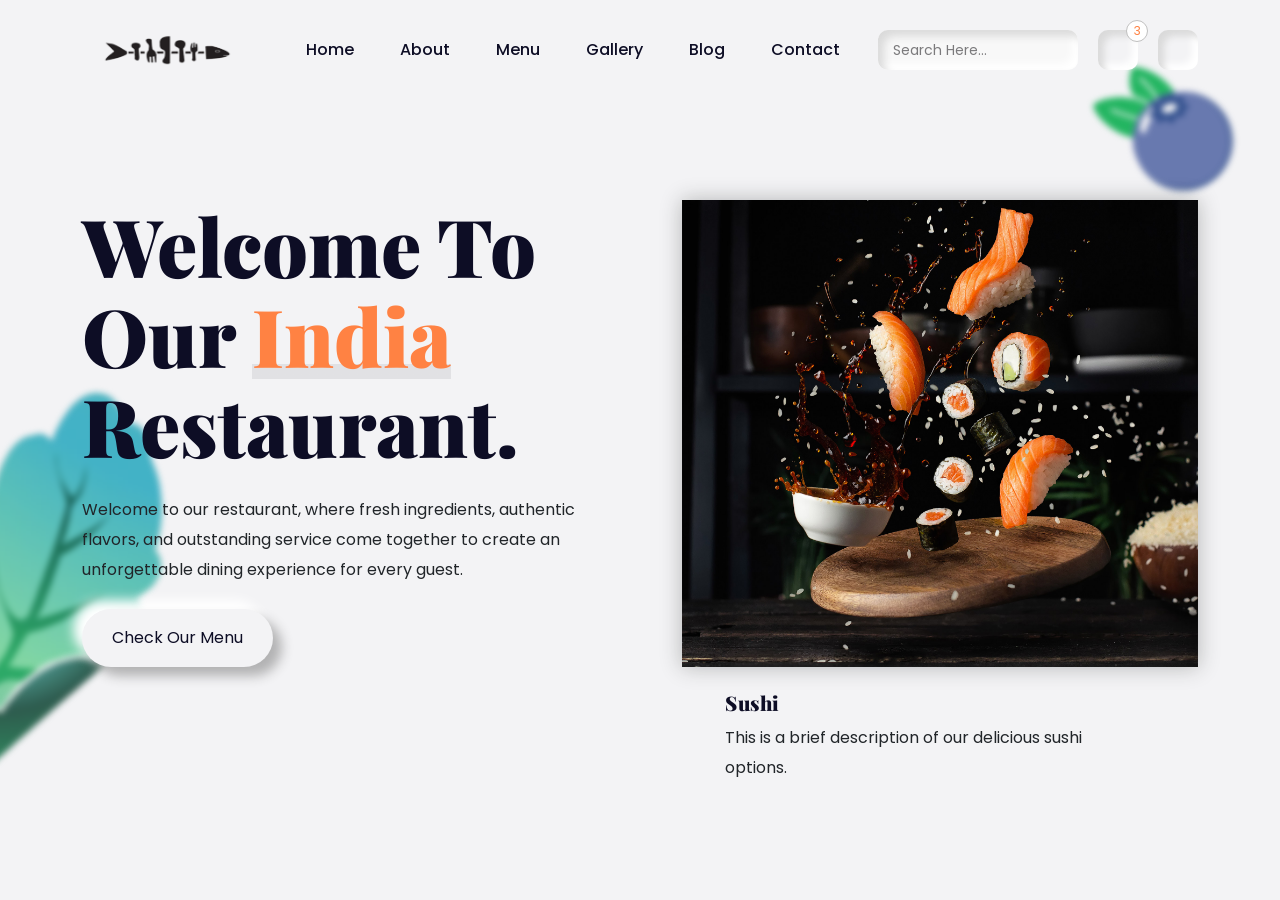
==== index.html @ 09d0693e "Initial commit" ====
<!DOCTYPE html>
<html lang="en">

<head>
    <meta charset="UTF-8">
    <meta http-equiv="X-UA-Compatible" content="IE=edge">
    <meta name="viewport" content="width=device-width, initial-scale=1.0">
    <title>Food Website</title>
    <!-- for icons  -->
    <link rel="stylesheet" href="https://unicons.iconscout.com/release/v4.0.0/css/line.css">
    <!-- bootstrap  -->
    <link rel="stylesheet" href="assets/css/bootstrap.min.css">
    <!-- for swiper slider  -->
    <link rel="stylesheet" href="assets/css/swiper-bundle.min.css">

    <!-- fancy box  -->
    <link rel="stylesheet" href="assets/css/jquery.fancybox.min.css">
    <!-- custom css  -->
    <link rel="stylesheet" href="style.css">
</head>

<body class="body-fixed">
    <!-- start of header  -->
    <header class="site-header">
        <div class="container">
            <div class="row">
                <div class="col-lg-2">
                    <div class="header-logo">
                        <a href="index.html">
                            <img src="logo.png" width="160" height="36" alt="Logo">
                        </a>
                    </div>
                </div>
                <div class="col-lg-10">
                    <div class="main-navigation">
                        <button class="menu-toggle"><span></span><span></span></button>
                        <nav class="header-menu">
                            <ul class="menu food-nav-menu">
                                <li><a href="#home">Home</a></li>
                                <li><a href="#about">About</a></li>
                                <li><a href="#menu">Menu</a></li>
                                <li><a href="#gallery">Gallery</a></li>
                                <li><a href="#blog">Blog</a></li>
                                <li><a href="#contact">Contact</a></li>
                            </ul>
                        </nav>
                        <div class="header-right">
                            <form action="#" class="header-search-form for-des">
                                <input type="search" class="form-input" placeholder="Search Here...">
                                <button type="submit">
                                    <i class="uil uil-search"></i>
                                </button>
                            </form>
                            <a href="javascript:void(0)" class="header-btn header-cart">
                                <i class="uil uil-shopping-bag"></i>
                                <span class="cart-number">3</span>
                            </a>
                            <a href="javascript:void(0)" class="header-btn">
                                <i class="uil uil-user-md"></i>
                            </a>
                        </div>
                    </div>
                </div>
            </div>
        </div>
    </header>
    <!-- header ends  -->

    <div id="viewport">
        <div id="js-scroll-content">
            <section class="main-banner" id="home">
                <div class="js-parallax-scene">
                    <div class="banner-shape-1 w-100" data-depth="0.30">
                        <img src="assets/images/berry.png" alt="">
                    </div>
                    <div class="banner-shape-2 w-100" data-depth="0.25">
                        <img src="assets/images/leaf.png" alt="">
                    </div>
                </div>
                <div class="sec-wp">
                    <div class="container">
                        <div class="row">
                            <div class="col-lg-6">
                                <div class="banner-text">
                                    <h1 class="h1-title">
                                        Welcome to our
                                        <span>India</span>
                                        restaurant.
                                    </h1>
                                    <p>Welcome to our restaurant, where fresh ingredients, authentic flavors, and outstanding service come together to create an unforgettable dining experience for every guest.</p>
                                    <div class="banner-btn mt-4">
                                        <a href="#menu" class="sec-btn">Check our Menu</a>
                                    </div>
                                </div>
                            </div>
                            <div class="col-lg-6">
                                <div class="banner-img-wp">
                                    <div class="banner-img" style="background-image: url(assets/images/main-b.jpg);">
                                    </div>
                                </div>
                                <div class="banner-img-text mt-4 m-auto">
                                    <h5 class="h5-title">Sushi</h5>
                                    <p>This is a brief description of our delicious sushi options.</p>
                                </div>
                            </div>
                        </div>
                    </div>
                </div>
            </section>


            <section class="brands-sec">
                <div class="container">
                    <div class="row">
                        <div class="col-lg-12">
                            <div class="brand-title mb-5">
                                <h5 class="h5-title">Trusted by 70+ companies</h5>
                            </div>
                            <div class="brands-row">
                                <div class="brands-box">
                                    <img src="assets/images/brands/b1.png" alt="">
                                </div>
                                <div class="brands-box">
                                    <img src="assets/images/brands/b2.png" alt="">
                                </div>
                                <div class="brands-box">
                                    <img src="assets/images/brands/b3.png" alt="">
                                </div>
                                <div class="brands-box">
                                    <img src="assets/images/brands/b4.png" alt="">
                                </div>
                                <div class="brands-box">
                                    <img src="assets/images/brands/b5.png" alt="">
                                </div>
                            </div>
                        </div>
                    </div>
                </div>
            </section>

            <section class="about-sec section" id="about">
                <div class="container">
                    <div class="row">
                        <div class="col-lg-12">
                            <div class="sec-title text-center mb-5">
                                <p class="sec-sub-title mb-3">About Us</p>
                                <h2 class="h2-title">Discover our <span>restaurant story</span></h2>
                                <div class="sec-title-shape mb-4">
                                    <img src="assets/images/title-shape.svg" alt="">
                                </div>
                                <p>Welcome to our restaurant, where fresh ingredients, authentic flavors, and outstanding service come together to create an unforgettable dining experience for every guest.</p>
                            </div>
                        </div>
                    </div>
                    <div class="row">
                        <div class="col-lg-8 m-auto">
                            <div class="about-video">
                                <div class="about-video-img" style="background-image: url(assets/images/about.jpg);">
                                </div>
                                <div class="play-btn-wp">
                                    <a href="assets/images/video.mp4" data-fancybox="video" class="play-btn">
                                        <i class="uil uil-play"></i>

                                    </a>
                                    <span>Watch The Recipe</span>
                                </div>
                            </div>
                        </div>
                    </div>
                </div>
            </section>

            <section style="background-image: url(assets/images/menu-bg.png);"
                class="our-menu section bg-light repeat-img" id="menu">
                <div class="sec-wp">
                    <div class="container">
                        <div class="row">
                            <div class="col-lg-12">
                                <div class="sec-title text-center mb-5">
                                    <p class="sec-sub-title mb-3">our menu</p>
                                    <h2 class="h2-title">wake up early, <span>eat fresh & healthy</span></h2>
                                    <div class="sec-title-shape mb-4">
                                        <img src="assets/images/title-shape.svg" alt="">
                                    </div>
                                </div>
                            </div>
                        </div>
                        <div class="menu-tab-wp">
                            <div class="row">
                                <div class="col-lg-12 m-auto">
                                    <div class="menu-tab text-center">
                                        <ul class="filters">
                                            <div class="filter-active"></div>
                                            <li class="filter" data-filter=".all, .breakfast, .lunch, .dinner">
                                                <img src="assets/images/menu-1.png" alt="">
                                                All
                                            </li>
                                            <li class="filter" data-filter=".breakfast">
                                                <img src="assets/images/menu-2.png" alt="">
                                                Breakfast
                                            </li>
                                            <li class="filter" data-filter=".lunch">
                                                <img src="assets/images/menu-3.png" alt="">
                                                Lunch
                                            </li>
                                            <li class="filter" data-filter=".dinner">
                                                <img src="assets/images/menu-4.png" alt="">
                                                Dinner
                                            </li>
                                        </ul>
                                    </div>
                                </div>
                            </div>
                        </div>
                        <div class="menu-list-row">
                            <div class="row g-xxl-5 bydefault_show" id="menu-dish">
                                <div class="col-lg-4 col-sm-6 dish-box-wp breakfast" data-cat="breakfast">
                                    <div class="dish-box text-center">
                                        <div class="dist-img">
                                            <img src="assets/images/dish/1.png" alt="">
                                        </div>
                                        <div class="dish-rating">
                                            5
                                            <i class="uil uil-star"></i>
                                        </div>
                                        <div class="dish-title">
                                            <h3 class="h3-title">Fresh Chicken Veggies</h3>
                                            <p>120 calories</p>
                                        </div>
                                        <div class="dish-info">
                                            <ul>
                                                <li>
                                                    <p>Type</p>
                                                    <b>Non Veg</b>
                                                </li>
                                                <li>
                                                    <p>Persons</p>
                                                    <b>2</b>
                                                </li>
                                            </ul>
                                        </div>
                                        <div class="dist-bottom-row">
                                            <ul>
                                                <li>
                                                    <b>Rs. 499</b>
                                                </li>
                                                <li>
                                                    <button class="dish-add-btn">
                                                        <i class="uil uil-plus"></i>
                                                    </button>
                                                </li>
                                            </ul>
                                        </div>
                                    </div>
                                </div>

                                <!-- 2 -->
                                <div class="col-lg-4 col-sm-6 dish-box-wp breakfast" data-cat="breakfast">
                                    <div class="dish-box text-center">
                                        <div class="dist-img">
                                            <img src="assets/images/dish/2.png" alt="">
                                        </div>
                                        <div class="dish-rating">
                                            4.3
                                            <i class="uil uil-star"></i>
                                        </div>
                                        <div class="dish-title">
                                            <h3 class="h3-title">Grilled Chicken</h3>
                                            <p>80 calories</p>
                                        </div>
                                        <div class="dish-info">
                                            <ul>
                                                <li>
                                                    <p>Type</p>
                                                    <b>Non Veg</b>
                                                </li>
                                                <li>
                                                    <p>Persons</p>
                                                    <b>1</b>
                                                </li>
                                            </ul>
                                        </div>
                                        <div class="dist-bottom-row">
                                            <ul>
                                                <li>
                                                    <b>Rs. 359</b>
                                                </li>
                                                <li>
                                                    <button class="dish-add-btn">
                                                        <i class="uil uil-plus"></i>
                                                    </button>
                                                </li>
                                            </ul>
                                        </div>
                                    </div>
                                </div>
                                <!-- 3 -->
                                <div class="col-lg-4 col-sm-6 dish-box-wp lunch" data-cat="lunch">
                                    <div class="dish-box text-center">
                                        <div class="dist-img">
                                            <img src="assets/images/dish/3.png" alt="">
                                        </div>
                                        <div class="dish-rating">
                                            4
                                            <i class="uil uil-star"></i>
                                        </div>
                                        <div class="dish-title">
                                            <h3 class="h3-title">Panner Noodles</h3>
                                            <p>100 calories</p>
                                        </div>
                                        <div class="dish-info">
                                            <ul>
                                                <li>
                                                    <p>Type</p>
                                                    <b>Veg</b>
                                                </li>
                                                <li>
                                                    <p>Persons</p>
                                                    <b>2</b>
                                                </li>
                                            </ul>
                                        </div>
                                        <div class="dist-bottom-row">
                                            <ul>
                                                <li>
                                                    <b>Rs. 149</b>
                                                </li>
                                                <li>
                                                    <button class="dish-add-btn">
                                                        <i class="uil uil-plus"></i>
                                                    </button>
                                                </li>
                                            </ul>
                                        </div>
                                    </div>
                                </div>

                                <!-- 4 -->
                                <div class="col-lg-4 col-sm-6 dish-box-wp lunch" data-cat="lunch">
                                    <div class="dish-box text-center">
                                        <div class="dist-img">
                                            <img src="assets/images/dish/4.png" alt="">
                                        </div>
                                        <div class="dish-rating">
                                            4.5
                                            <i class="uil uil-star"></i>
                                        </div>
                                        <div class="dish-title">
                                            <h3 class="h3-title">Chicken Noodles</h3>
                                            <p>120 calories</p>
                                        </div>
                                        <div class="dish-info">
                                            <ul>
                                                <li>
                                                    <p>Type</p>
                                                    <b>Non Veg</b>
                                                </li>
                                                <li>
                                                    <p>Persons</p>
                                                    <b>2</b>
                                                </li>
                                            </ul>
                                        </div>
                                        <div class="dist-bottom-row">
                                            <ul>
                                                <li>
                                                    <b>Rs. 379</b>
                                                </li>
                                                <li>
                                                    <button class="dish-add-btn">
                                                        <i class="uil uil-plus"></i>
                                                    </button>
                                                </li>
                                            </ul>
                                        </div>
                                    </div>
                                </div>

                                <!-- 5 -->
                                <div class="col-lg-4 col-sm-6 dish-box-wp dinner" data-cat="dinner">
                                    <div class="dish-box text-center">
                                        <div class="dist-img">
                                            <img src="assets/images/dish/5.png" alt="">
                                        </div>
                                        <div class="dish-rating">
                                            5
                                            <i class="uil uil-star"></i>
                                        </div>
                                        <div class="dish-title">
                                            <h3 class="h3-title">Bread Boiled Egg</h3>
                                            <p>120 calories</p>
                                        </div>
                                        <div class="dish-info">
                                            <ul>
                                                <li>
                                                    <p>Type</p>
                                                    <b>Non Veg</b>
                                                </li>
                                                <li>
                                                    <p>Persons</p>
                                                    <b>2</b>
                                                </li>
                                            </ul>
                                        </div>
                                        <div class="dist-bottom-row">
                                            <ul>
                                                <li>
                                                    <b>Rs. 99</b>
                                                </li>
                                                <li>
                                                    <button class="dish-add-btn">
                                                        <i class="uil uil-plus"></i>
                                                    </button>
                                                </li>
                                            </ul>
                                        </div>
                                    </div>
                                </div>
                                <!-- 6 -->
                                <div class="col-lg-4 col-sm-6 dish-box-wp dinner" data-cat="dinner">
                                    <div class="dish-box text-center">
                                        <div class="dist-img">
                                            <img src="assets/images/dish/6.png" alt="">
                                        </div>
                                        <div class="dish-rating">
                                            5
                                            <i class="uil uil-star"></i>
                                        </div>
                                        <div class="dish-title">
                                            <h3 class="h3-title">Immunity Dish</h3>
                                            <p>120 calories</p>
                                        </div>
                                        <div class="dish-info">
                                            <ul>
                                                <li>
                                                    <p>Type</p>
                                                    <b>Veg</b>
                                                </li>
                                                <li>
                                                    <p>Persons</p>
                                                    <b>2</b>
                                                </li>
                                            </ul>
                                        </div>
                                        <div class="dist-bottom-row">
                                            <ul>
                                                <li>
                                                    <b>Rs. 159</b>
                                                </li>
                                                <li>
                                                    <button class="dish-add-btn">
                                                        <i class="uil uil-plus"></i>
                                                    </button>
                                                </li>
                                            </ul>
                                        </div>
                                    </div>
                                </div>
                            </div>
                        </div>
                    </div>
                </div>
            </section>

            <section class="two-col-sec section">
                <div class="container">
                    <div class="row align-items-center">
                        <div class="col-lg-5">
                            <div class="sec-img mt-5">
                                <img src="assets/images/pizza.png" alt="">
                            </div>
                        </div>
                        <div class="col-lg-7">
                            <div class="sec-text">
                                <h2 class="xxl-title">Chicken Pepperoni</h2>
                                <p>At our restaurant, we are passionate about serving high-quality food made with fresh ingredients and authentic recipes. Every dish is carefully prepared by our experienced chefs to deliver exceptional taste and satisfaction. Whether you're joining us for a casual meal, a family gathering, or a special celebration, we are dedicated to providing a warm atmosphere, outstanding service, and a memorable dining experience for every guest. Our commitment to quality and customer satisfaction makes us a favorite destination for food lovers.</p>
                                <p>Enjoy a delightful dining experience with freshly prepared dishes, quality ingredients, and exceptional service. We are dedicated to making every visit enjoyable, memorable, and full of flavor.</p>

                            </div>
                        </div>
                    </div>
                </div>
            </section>

            <section class="two-col-sec section pt-0">
                <div class="container">
                    <div class="row align-items-center">
                        <div class="col-lg-6 order-lg-1 order-2">
                            <div class="sec-text">
                                <h2 class="xxl-title">Chicken Pepperoni</h2>
                                <p>At our restaurant, we are passionate about serving high-quality food made with fresh ingredients and authentic recipes. Every dish is carefully prepared by our experienced chefs to deliver exceptional taste and satisfaction. Whether you're joining us for a casual meal, a family gathering, or a special celebration, we are dedicated to providing a warm atmosphere, outstanding service, and a memorable dining experience for every guest. Our commitment to quality and customer satisfaction makes us a favorite destination for food lovers.</p>
                                <p>Enjoy a delightful dining experience with freshly prepared dishes, quality ingredients, and exceptional service. We are dedicated to making every visit enjoyable, memorable, and full of flavor.</p>
                            </div>
                        </div>
                        <div class="col-lg-6 order-lg-2 order-1">
                            <div class="sec-img">
                                <img src="assets/images/sushi.png" alt="">
                            </div>
                        </div>
                    </div>
                </div>
            </section>

            <section class="book-table section bg-light">
                <div class="book-table-shape">
                    <img src="assets/images/table-leaves-shape.png" alt="">
                </div>

                <div class="book-table-shape book-table-shape2">
                    <img src="assets/images/table-leaves-shape.png" alt="">
                </div>

                <div class="sec-wp">
                    <div class="container">
                        <div class="row">
                            <div class="col-lg-12">
                                <div class="sec-title text-center mb-5">
                                    <p class="sec-sub-title mb-3">Book Table</p>
                                    <h2 class="h2-title">Opening Table</h2>
                                    <div class="sec-title-shape mb-4">
                                        <img src="assets/images/title-shape.svg" alt="">
                                    </div>
                                </div>
                            </div>
                        </div>

                        <div class="book-table-info">
                            <div class="row align-items-center">
                                <div class="col-lg-4">
                                    <div class="table-title text-center">
                                        <h3>Monday to Thrusday</h3>
                                        <p>9:00 am - 11:00 pm</p>
                                    </div>
                                </div>
                                <div class="col-lg-4">
                                    <div class="call-now text-center">
                                        <i class="uil uil-phone"></i>
                                        <a href="tel:+91-8074821300">+91-8074821300</a>
                                    </div>
                                </div>
                                <div class="col-lg-4">
                                    <div class="table-title text-center">
                                        <h3>Friday to Sunday</h3>
                                        <p>11:00 am to 11:00 pm</p>
                                    </div>
                                </div>
                            </div>
                        </div>

                        <div class="row" id="gallery">
                            <div class="col-lg-10 m-auto">
                                <div class="book-table-img-slider" id="icon">
                                    <div class="swiper-wrapper">
                                        <a href="assets/images/bt1.jpg" data-fancybox="table-slider"
                                            class="book-table-img back-img swiper-slide"
                                            style="background-image: url(assets/images/bt1.jpg)"></a>
                                        <a href="assets/images/bt2.jpg" data-fancybox="table-slider"
                                            class="book-table-img back-img swiper-slide"
                                            style="background-image: url(assets/images/bt2.jpg)"></a>
                                        <a href="assets/images/bt3.jpg" data-fancybox="table-slider"
                                            class="book-table-img back-img swiper-slide"
                                            style="background-image: url(assets/images/bt3.jpg)"></a>
                                        <a href="assets/images/bt4.jpg" data-fancybox="table-slider"
                                            class="book-table-img back-img swiper-slide"
                                            style="background-image: url(assets/images/bt4.jpg)"></a>
                                        <a href="assets/images/bt1.jpg" data-fancybox="table-slider"
                                            class="book-table-img back-img swiper-slide"
                                            style="background-image: url(assets/images/bt1.jpg)"></a>
                                        <a href="assets/images/bt2.jpg" data-fancybox="table-slider"
                                            class="book-table-img back-img swiper-slide"
                                            style="background-image: url(assets/images/bt2.jpg)"></a>
                                        <a href="assets/images/bt3.jpg" data-fancybox="table-slider"
                                            class="book-table-img back-img swiper-slide"
                                            style="background-image: url(assets/images/bt3.jpg)"></a>
                                        <a href="assets/images/bt4.jpg" data-fancybox="table-slider"
                                            class="book-table-img back-img swiper-slide"
                                            style="background-image: url(assets/images/bt4.jpg)"></a>
                                    </div>

                                    <div class="swiper-button-wp">
                                        <div class="swiper-button-prev swiper-button">
                                            <i class="uil uil-angle-left"></i>
                                        </div>
                                        <div class="swiper-button-next swiper-button">
                                            <i class="uil uil-angle-right"></i>
                                        </div>
                                    </div>
                                    <div class="swiper-pagination"></div>
                                </div>
                            </div>
                        </div>


                    </div>
                </div>

            </section>

            <section class="our-team section">
                <div class="sec-wp">
                    <div class="container">
                        <div class="row">
                            <div class="col-lg-12">
                                <div class="sec-title text-center mb-5">
                                    <p class="sec-sub-title mb-3">Our Team</p>
                                    <h2 class="h2-title">Meet our Chefs</h2>
                                    <div class="sec-title-shape mb-4">
                                        <img src="assets/images/title-shape.svg" alt="">
                                    </div>
                                </div>
                            </div>
                        </div>
                        <div class="row team-slider">
                            <div class="swiper-wrapper">
                                <div class="col-lg-4 swiper-slide">
                                    <div class="team-box text-center">
                                        <div style="background-image: url(assets/images/chef/c1.jpg);"
                                            class="team-img back-img">

                                        </div>
                                        <h3 class="h3-title">Nilay Hirpara</h3>
                                        <div class="social-icon">
                                            <ul>
                                                <li>
                                                    <a href="#"><i class="uil uil-facebook-f"></i></a>
                                                </li>
                                                <li>
                                                    <a href="#">
                                                        <i class="uil uil-instagram"></i>
                                                    </a>
                                                </li>
                                                <li>
                                                    <a href="#">
                                                        <i class="uil uil-youtube"></i>
                                                    </a>
                                                </li>
                                            </ul>
                                        </div>
                                    </div>
                                </div>
                                <div class="col-lg-4 swiper-slide">
                                    <div class="team-box text-center">
                                        <div style="background-image: url(assets/images/chef/c2.jpg);"
                                            class="team-img back-img">

                                        </div>
                                        <h3 class="h3-title">Ravi Kumawat</h3>
                                        <div class="social-icon">
                                            <ul>
                                                <li>
                                                    <a href="#"><i class="uil uil-facebook-f"></i></a>
                                                </li>
                                                <li>
                                                    <a href="#">
                                                        <i class="uil uil-instagram"></i>
                                                    </a>
                                                </li>
                                                <li>
                                                    <a href="#">
                                                        <i class="uil uil-youtube"></i>
                                                    </a>
                                                </li>
                                            </ul>
                                        </div>
                                    </div>
                                </div>
                                <div class="col-lg-4 swiper-slide">
                                    <div class="team-box text-center">
                                        <div style="background-image: url(assets/images/chef/c3.jpg);"
                                            class="team-img back-img">

                                        </div>
                                        <h3 class="h3-title">Navnit Kumar</h3>
                                        <div class="social-icon">
                                            <ul>
                                                <li>
                                                    <a href="#"><i class="uil uil-facebook-f"></i></a>
                                                </li>
                                                <li>
                                                    <a href="#">
                                                        <i class="uil uil-instagram"></i>
                                                    </a>
                                                </li>
                                                <li>
                                                    <a href="#">
                                                        <i class="uil uil-youtube"></i>
                                                    </a>
                                                </li>
                                            </ul>
                                        </div>
                                    </div>
                                </div>
                                <div class="col-lg-4 swiper-slide">
                                    <div class="team-box text-center">
                                        <div style="background-image: url(assets/images/chef/c4.jpg);"
                                            class="team-img back-img">

                                        </div>
                                        <h3 class="h3-title">Pranav Badgal</h3>
                                        <div class="social-icon">
                                            <ul>
                                                <li>
                                                    <a href="#"><i class="uil uil-facebook-f"></i></a>
                                                </li>
                                                <li>
                                                    <a href="#">
                                                        <i class="uil uil-instagram"></i>
                                                    </a>
                                                </li>
                                                <li>
                                                    <a href="#">
                                                        <i class="uil uil-youtube"></i>
                                                    </a>
                                                </li>
                                            </ul>
                                        </div>
                                    </div>
                                </div>
                                <div class="col-lg-4 swiper-slide">
                                    <div class="team-box text-center">
                                        <div style="background-image: url(assets/images/chef/c5.jpg);"
                                            class="team-img back-img">

                                        </div>
                                        <h3 class="h3-title">Priyotosh Dey</h3>
                                        <div class="social-icon">
                                            <ul>
                                                <li>
                                                    <a href="#"><i class="uil uil-facebook-f"></i></a>
                                                </li>
                                                <li>
                                                    <a href="#">
                                                        <i class="uil uil-instagram"></i>
                                                    </a>
                                                </li>
                                                <li>
                                                    <a href="#">
                                                        <i class="uil uil-youtube"></i>
                                                    </a>
                                                </li>
                                            </ul>
                                        </div>
                                    </div>
                                </div>
                            </div>
                            <div class="swiper-button-wp">
                                <div class="swiper-button-prev swiper-button">
                                    <i class="uil uil-angle-left"></i>
                                </div>
                                <div class="swiper-button-next swiper-button">
                                    <i class="uil uil-angle-right"></i>
                                </div>
                            </div>
                            <div class="swiper-pagination"></div>
                        </div>
                    </div>
                </div>
            </section>

            <section class="testimonials section bg-light">
                <div class="sec-wp">
                    <div class="container">
                        <div class="row">
                            <div class="col-lg-12">
                                <div class="sec-title text-center mb-5">
                                    <p class="sec-sub-title mb-3">What they say</p>
                                    <h2 class="h2-title">What our customers <span>say about us</span></h2>
                                    <div class="sec-title-shape mb-4">
                                        <img src="assets/images/title-shape.svg" alt="">
                                    </div>
                                </div>
                            </div>
                        </div>
                        <div class="row">
                            <div class="col-lg-5">
                                <div class="testimonials-img">
                                    <img src="assets/images/testimonial-img.png" alt="">
                                </div>
                            </div>
                            <div class="col-lg-7">
                                <div class="row">
                                    <div class="col-sm-6">
                                        <div class="testimonials-box">
                                            <div class="testimonial-box-top">
                                                <div class="testimonials-box-img back-img"
                                                    style="background-image: url(assets/images/testimonials/t1.jpg);">
                                                </div>
                                                <div class="star-rating-wp">
                                                    <div class="star-rating">
                                                        <span class="star-rating__fill" style="width:85%"></span>
                                                    </div>
                                                </div>

                                            </div>
                                            <div class="testimonials-box-text">
                                                <h3 class="h3-title">
                                                    Nilay Hirpara
                                                </h3>
                                                <p>Excellent food, friendly staff, and a wonderful atmosphere. Every visit is a great experience, and I always leave satisfied.</p>
                                            </div>
                                        </div>
                                    </div>
                                    <div class="col-sm-6">
                                        <div class="testimonials-box">
                                            <div class="testimonial-box-top">
                                                <div class="testimonials-box-img back-img"
                                                    style="background-image: url(assets/images/testimonials/t2.jpg);">
                                                </div>
                                                <div class="star-rating-wp">
                                                    <div class="star-rating">
                                                        <span class="star-rating__fill" style="width:80%"></span>
                                                    </div>
                                                </div>

                                            </div>
                                            <div class="testimonials-box-text">
                                                <h3 class="h3-title">
                                                    Ravi Kumawat
                                                </h3>
                                                <p>Great food and service! The ambiance is perfect for a relaxing meal with friends and family.</p>
                                            </div>
                                        </div>
                                    </div>
                                    <div class="col-sm-6">
                                        <div class="testimonials-box">
                                            <div class="testimonial-box-top">
                                                <div class="testimonials-box-img back-img"
                                                    style="background-image: url(assets/images/testimonials/t3.jpg);">
                                                </div>
                                                <div class="star-rating-wp">
                                                    <div class="star-rating">
                                                        <span class="star-rating__fill" style="width:89%"></span>
                                                    </div>
                                                </div>

                                            </div>
                                            <div class="testimonials-box-text">
                                                <h3 class="h3-title">
                                                    Navnit Kumar
                                                </h3>
                                                <p>Excellent food, friendly staff, and a wonderful atmosphere. Every visit is a great experience, and I always leave satisfied.</p>
                                            </div>
                                        </div>
                                    </div>
                                    <div class="col-sm-6">
                                        <div class="testimonials-box">
                                            <div class="testimonial-box-top">
                                                <div class="testimonials-box-img back-img"
                                                    style="background-image: url(assets/images/testimonials/t4.jpg);">
                                                </div>
                                                <div class="star-rating-wp">
                                                    <div class="star-rating">
                                                        <span class="star-rating__fill" style="width:100%"></span>
                                                    </div>
                                                </div>

                                            </div>
                                            <div class="testimonials-box-text">
                                                <h3 class="h3-title">
                                                    Somyadeep Bhowmik
                                                </h3>
                                                <p>Great food and service! The ambiance is perfect for a relaxing meal with friends and family.</p>
                                            </div>
                                        </div>
                                    </div>
                                </div>
                            </div>
                        </div>
                    </div>
                </div>
            </section>

            <section class="faq-sec section-repeat-img" style="background-image: url(assets/images/faq-bg.png);">
                <div class="sec-wp">
                    <div class="container">
                        <div class="row">
                            <div class="col-lg-12">
                                <div class="sec-title text-center mb-5">
                                    <p class="sec-sub-title mb-3">faqs</p>
                                    <h2 class="h2-title">Frequently <span>asked questions</span></h2>
                                    <div class="sec-title-shape mb-4">
                                        <img src="assets/images/title-shape.svg" alt="">
                                    </div>
                                </div>
                            </div>
                        </div>

                        <div class="faq-row">
                            <div class="faq-box">
                                <h4 class="h4-title">What are the login hours?</h4>
                                <p>We are committed to providing exceptional service and a comfortable dining experience for every guest. Our team works hard to ensure that every meal is prepared with care, quality, and attention to detail, making each visit enjoyable and memorable.</p>
                            </div>
                            <div class="faq-box">
                                <h4 class="h4-title">What do i get my refund?</h4>
                                <p>Our customers are our top priority, and we are dedicated to delivering excellent food and outstanding service every day. From the quality of our ingredients to the care we put into every dish, we strive to create a dining experience that exceeds expectations and leaves lasting memories.</p>
                            </div>
                            <div class="faq-box">
                                <h4 class="h4-title">How long it will take food to arrive?</h4>
                                <p>We take pride in serving fresh, delicious meals prepared with the finest ingredients. Our commitment to quality, taste, and customer satisfaction ensures that every guest enjoys a memorable dining experience.</p>
                            </div>
                            <div class="faq-box">
                                <h4 class="h4-title">Does your restaurant has both veg and non veg?</h4>
                                <p>We are committed to delivering an exceptional dining experience through fresh ingredients, delicious recipes, and outstanding customer service. Our team works tirelessly to ensure every meal is prepared with care and attention to detail. Whether you're visiting with family, friends, or colleagues, we strive to create a warm and welcoming atmosphere where every guest feels valued and satisfied.</p>
                            </div>
                            <div class="faq-box">
                                <h4 class="h4-title">What is cost of food delivery?</h4>
                                <p>Our delivery charges are designed to be fair and transparent, ensuring you get the best value for your money. For detailed information about our delivery fees, please visit our delivery policy page or contact our customer service team.</p>
                            </div>
                            <div class="faq-box">
                                <h4 class="h4-title">Who is eligible for pro membership?</h4>
                                <p>Our goal is to deliver great food and exceptional service, ensuring every guest enjoys a pleasant and satisfying dining experience.</p>
                            </div>
                        </div>

                    </div>
                </div>

            </section>


            <div class="bg-pattern bg-light repeat-img"
                style="background-image: url(assets/images/blog-pattern-bg.png);">
                <section class="blog-sec section" id="blog">
                    <div class="sec-wp">
                        <div class="container">
                            <div class="row">
                                <div class="col-lg-12">
                                    <div class="sec-title text-center mb-5">
                                        <p class="sec-sub-title mb-3">Our blog</p>
                                        <h2 class="h2-title">Latest Publications</span></h2>
                                        <div class="sec-title-shape mb-4">
                                            <img src="assets/images/title-shape.svg" alt="">
                                        </div>
                                    </div>
                                </div>
                            </div>
                            <div class="row">
                                <div class="col-lg-4">
                                    <div class="blog-box">
                                        <div class="blog-img back-img"
                                            style="background-image: url(assets/images/blog/blog1.jpg);"></div>
                                        <div class="blog-text">
                                            <p class="blog-date">September.15.2021</p>
                                            <a href="#" class="h4-title">Energy Drink which you can make at home.</a>
                                            <p>We take pride in offering delicious meals prepared with fresh ingredients and exceptional care. Our goal is to provide every guest with outstanding service, a welcoming atmosphere, and a memorable dining experience that keeps them coming back for more.</p>
                                            <a href="#" class="sec-btn">Read More</a>
                                        </div>
                                    </div>
                                </div>
                                <div class="col-lg-4">
                                    <div class="blog-box">
                                        <div class="blog-img back-img"
                                            style="background-image: url(assets/images/blog/blog2.jpg);"></div>
                                        <div class="blog-text">
                                            <p class="blog-date">October.15.2021</p>
                                            <a href="#" class="h4-title">Fresh Veggie and rice combo for dinner.</a>
                                            <p>Our restaurant is dedicated to serving high-quality food made from fresh ingredients and authentic recipes. We strive to create a welcoming atmosphere where every guest can enjoy delicious meals, excellent service, and memorable moments with family and friends.</p>
                                            <a href="#" class="sec-btn">Read More</a>
                                        </div>
                                    </div>
                                </div>
                                <div class="col-lg-4">
                                    <div class="blog-box">
                                        <div class="blog-img back-img"
                                            style="background-image: url(assets/images/blog/blog3.jpg);"></div>
                                        <div class="blog-text">
                                            <p class="blog-date">November.15.2021</p>
                                            <a href="#" class="h4-title">Chicken burger with double nuggets</a>
                                            <p>We take pride in offering delicious meals prepared with fresh ingredients and exceptional care. Our goal is to provide every guest with outstanding service, a welcoming atmosphere, and a memorable dining experience that keeps them coming back for more.</p>
                                            <a href="#" class="sec-btn">Read More</a>
                                        </div>
                                    </div>
                                </div>
                            </div>
                        </div>
                    </div>
                </section>

                <section class="newsletter-sec section pt-0">
                    <div class="sec-wp">
                        <div class="container">
                            <div class="row">
                                <div class="col-lg-8 m-auto">
                                    <div class="newsletter-box text-center back-img white-text"
                                        style="background-image: url(assets/images/news.jpg);">
                                        <div class="bg-overlay dark-overlay"></div>
                                        <div class="sec-wp">
                                            <div class="newsletter-box-text">
                                                <h2 class="h2-title">Subscribe our newsletter</h2>
                                                <p>Join our newsletter to receive exclusive offers, updates on new menu items, and the latest restaurant news delivered directly to your inbox.</p>
                                            </div>
                                            <form action="#" class="newsletter-form">
                                                <input type="email" class="form-input"
                                                    placeholder="Enter your Email Here" required>
                                                <button type="submit" class="sec-btn primary-btn">Submit</button>
                                            </form>
                                        </div>
                                    </div>
                                </div>
                            </div>
                        </div>
                    </div>
                </section>
            </div>

            <!-- footer starts  -->
            <footer class="site-footer" id="contact">
                <div class="top-footer section">
                    <div class="sec-wp">
                        <div class="container">
                            <div class="row">
                                <div class="col-lg-4">
                                    <div class="footer-info">
                                        <div class="footer-logo">
                                            <a href="index.html">
                                                <img src="logo.png" alt="">
                                            </a>
                                        </div>
                                        <p>Our goal is to deliver great food and exceptional service, ensuring every guest enjoys a pleasant and satisfying dining experience.
                                        </p>
                                        <div class="social-icon">
                                            <ul>
                                                <li>
                                                    <a href="#">
                                                        <i class="uil uil-facebook-f"></i>
                                                    </a>
                                                </li>
                                                <li>
                                                    <a href="#">
                                                        <i class="uil uil-instagram"></i>
                                                    </a>
                                                </li>
                                                <li>
                                                    <a href="#">
                                                        <i class="uil uil-github-alt"></i>
                                                    </a>
                                                </li>
                                                <li>
                                                    <a href="#">
                                                        <i class="uil uil-youtube"></i>
                                                    </a>
                                                </li>
                                            </ul>
                                        </div>
                                    </div>
                                </div>
                                <div class="col-lg-8">
                                    <div class="footer-flex-box">
                                        <div class="footer-table-info">
                                            <h3 class="h3-title">open hours</h3>
                                            <ul>
                                                <li><i class="uil uil-clock"></i> Mon-Thur : 9am - 11pm</li>
                                                <li><i class="uil uil-clock"></i> Fri-Sun : 11am - 11pm</li>
                                            </ul>
                                        </div>
                                        <div class="footer-menu food-nav-menu">
                                            <h3 class="h3-title">Links</h3>
                                            <ul class="column-2">
                                                <li>
                                                    <a href="#home" class="footer-active-menu">Home</a>
                                                </li>
                                                <li><a href="#about">About</a></li>
                                                <li><a href="#menu">Menu</a></li>
                                                <li><a href="#gallery">Gallery</a></li>
                                                <li><a href="#blog">Blog</a></li>
                                                <li><a href="#contact">Contact</a></li>
                                            </ul>
                                        </div>
                                        <div class="footer-menu">
                                            <h3 class="h3-title">Company</h3>
                                            <ul>
                                                <li><a href="#">Terms & Conditions</a></li>
                                                <li><a href="#">Privacy Policy</a></li>
                                                <li><a href="#">Cookie Policy</a></li>
                                            </ul>
                                        </div>
                                    </div>
                                </div>
                            </div>
                        </div>
                    </div>
                </div>
                <div class="bottom-footer">
                    <div class="container">
                        <div class="row">
                            <div class="col-lg-12 text-center">
                                <div class="copyright-text">
                                    <p>Copyright &copy; 2026 <span class="name">KoteshCoder.</span>All Rights Reserved.
                                    </p>
                                </div>
                            </div>
                        </div>
                        <button class="scrolltop"><i class="uil uil-angle-up"></i></button>
                    </div>
                </div>
            </footer>



        </div>
    </div>





    <!-- jquery  -->
    <script src="assets/js/jquery-3.5.1.min.js"></script>
    <!-- bootstrap -->
    <script src="assets/js/bootstrap.min.js"></script>
    <script src="assets/js/popper.min.js"></script>

    <!-- fontawesome  -->
    <script src="assets/js/font-awesome.min.js"></script>

    <!-- swiper slider  -->
    <script src="assets/js/swiper-bundle.min.js"></script>

    <!-- mixitup -- filter  -->
    <script src="assets/js/jquery.mixitup.min.js"></script>

    <!-- fancy box  -->
    <script src="assets/js/jquery.fancybox.min.js"></script>

    <!-- parallax  -->
    <script src="assets/js/parallax.min.js"></script>

    <!-- gsap  -->
    <script src="assets/js/gsap.min.js"></script>

    <!-- scroll trigger  -->
    <script src="assets/js/ScrollTrigger.min.js"></script>
    <!-- scroll to plugin  -->
    <script src="assets/js/ScrollToPlugin.min.js"></script>
    <!-- rellax  -->
    <!-- <script src="assets/js/rellax.min.js"></script> -->
    <!-- <script src="assets/js/rellax-custom.js"></script> -->
    <!-- smooth scroll  -->
    <script src="assets/js/smooth-scroll.js"></script>
    <!-- custom js  -->
    <script src="main.js"></script>

</body>

</html>
---- style.css ----
@import url('https://fonts.googleapis.com/css2?family=Playfair+Display:ital,wght@0,400;0,500;0,600;0,700;0,800;0,900;1,400;1,500;1,600;1,700;1,800;1,900&family=Poppins:ital,wght@0,100;0,200;0,300;0,400;0,500;0,600;0,700;0,800;1,100;1,200;1,300;1,400;1,500;1,600;1,700&display=swap');
/* font-family: 'Playfair Display', serif;
font-family: 'Poppins', sans-serif; */

body {
    font-family: 'Poppins', sans-serif;
    text-rendering: optimizeLegibility !important;
    background: #f3f3f5;
}

.body-fixed {
    position: fixed;
    width: 100%;
    height: 100vh;
    top: auto;
    left: auto;
}

body, html {
    overflow-x: hidden;
}

img {
    max-width: 100%;
}

.site-header {
    position: fixed;
    padding: 30px 0;
    display: flex;
    align-items: center;
    top: 0;
    left: 0;
    width: 100%;
    z-index: 99;
    transition: 0.5s;
    border-bottom: 1px solid transparent;
}

.site-header.sticky_head {
    background: rgb(255 255 255 / 80%);
    padding: 20px 0;
    border-color: #f2f2f2;
    backdrop-filter: blur(20px);
}

.main-navigation {
    display: flex;
    width: 100%;
    height: 100%;
    justify-content: flex-end;
    align-items: center;
}

.main-navigation .menu li {
    display: inline-block;
    position: relative;
    margin: 0 6px;
}

.main-navigation .menu li:first-child {
    margin-left: 0;
}

.main-navigation .menu li:last-child {
    margin-right: 0;
}

.main-navigation .menu li:hover>ul, .main-navigation .menu li.focus>ul {
    opacity: 1;
    margin-top: 6px;
    visibility: visible;
}

a {
    background-color: transparent;
    text-decoration: none !important;
    outline: none !important;
}

ul {
    list-style: none;
    margin: 0;
    padding: 0;
}

.main-navigation .menu ul a {
    width: 200px;
}

.main-navigation .menu li:hover>ul, .main-navigation .menu li.focus>ul {
    left: auto;
}

.main-navigation .menu li a {
    display: flex;
    transition: 0.3s;
    position: relative;
    justify-content: center;
    align-items: center;
    color: #0d0d25;
    text-transform: capitalize;
    font-weight: 500;
    padding: 5px 18px;
    border-radius: 30px;
}

.main-navigation .menu li a:hover, .main-navigation .menu li .active-menu, .main-navigation .menu .sub-menu li .active-sub-menu {
    color: #ff8243;
    background: #f3f3f5;
    box-shadow: inset 8px 8px 12px #e2e2e2, inset -8px -8px 12px #ffffff;
}

.header-right {
    margin-left: 40px;
    display: flex;
    flex-wrap: wrap;
    align-items: center;
}

.header-btn {
    width: 40px;
    height: 40px;
    display: inline-flex;
    justify-content: center;
    border-radius: 10px;
    position: relative;
    margin-left: 20px;
    transition: 0.3s;
    box-shadow: inset 6px 6px 7px #dadada, inset -6px -6px 7px #ffffff;
    align-items: center;
}

.cart-number {
    position: absolute;
    top: -10px;
    right: -10px;
    width: 22px;
    height: 22px;
    display: flex;
    justify-content: center;
    align-items: center;
    border-radius: 50%;
    background: #ffffff;
    font-size: 12px;
    border: 1px solid #bfbfbf;
    color: #ff8243;
}

.header-btn:hover {
    background: linear-gradient(145deg, #dcdcdc, #ffffff);
    box-shadow: 20px 20px 60px #cfcfd0, -20px -20px 60px #ffffff;
}

.header-search-form {
    position: relative;
}

.for-des {
    display: block !important;
}

.header-search-form button {
    background: transparent;
    border: none;
    padding: 0;
    position: absolute;
    right: 0;
    top: 50%;
    transform: translate(0, -50%);
    width: 48px;
    height: 100%;
    opacity: 0.5;
}

.header-search-form .form-input {
    font-size: 14px;
    padding-right: 40px;
    width: 200px;
    height: 40px;
}

.form-input::placeholder {
    color: rgba(70 69 71 / 0.7);
}

.form-input {
    width: 100%;
    height: 50px;
    outline: none !important;
    padding: 10px 15px;
    color: #0d0d25;
    -webkit-appearance: none;
    border-radius: 10px;
    border: none;
    background: #f8f8f8;
    box-shadow: inset 6px 6px 8px #dadada, inset -6px -6px 8px #ffffff;
}

* {
    -webkit-tap-highlight-color: transparent;
}

.uil {
    color: #ff8243;
}

@media screen and (min-width: 992px) {
    .menu-toggle {
        display: none;
    }
}

@media (min-width: 1500px) {
    .container {
        max-width: 1368px;
    }
}

@media (min-width: 2100px) {
    .container {
        max-width: 1400px;
    }
    p, body, button, input {
        font-size: 18px;
        line-height: 32px;
    }
}

@media (max-width: 1399px) {
    .header-right {
        margin-left: 20px;
    }
    .main-navigation .menu li {
        margin: 0 3px;
    }
}

@media (max-width: 1199px) {
    .header-btn {
        margin-left: 10px;
    }
    .header-right {
        margin-left: 10px;
    }
    .main-navigation .menu li {
        margin: 0;
    }
    .main-navigation .menu li a {
        padding: 4px 15px;
        font-size: 15px;
    }
    .header-search-form .form-input {
        width: 170px;
    }
}

@media (max-width: 991px) {
    .section {
        padding-top: 85px;
        padding-bottom: 85px;
    }
    .for-des {
        display: none !important;
    }
    .for-mob {
        display: block !important;
    }
    .site-header .container {
        max-width: 100%;
        padding: 0;
        height: 100%;
    }
    .site-header .container .row {
        margin: 0;
        height: 100%;
    }
    .site-header .container .row .col-lg-2 {
        width: auto;
        padding: 0;
        height: 100%;
        position: absolute;
        top: 0;
        left: 30px;
        z-index: 2;
        display: flex;
        align-items: center;
    }
    .menu-toggle {
        position: absolute;
        top: 50%;
        right: 30px;
        border: none;
        outline: none !important;
        background: transparent;
        width: 40px;
        height: 40px;
        transform: translate(0, -50%);
        z-index: 100;
        box-shadow: inset 6px 6px 7px #dadada, -6px -6px 10px #ffffff;
        border-radius: 10px;
        padding: 0 8px;
    }
    .menu-toggle span {
        display: block;
        width: 100%;
        height: 4px;
        background: #ff8243;
        margin-bottom: 5px;
        transition: 0.3s;
        border-radius: 5px;
        position: relative;
    }
    .menu-toggle span:last-child {
        margin: 0;
    }
    .toggled .menu-toggle span:nth-child(1) {
        transform: rotate(45deg);
        top: 5px;
    }
    .toggled .menu-toggle span:nth-child(2) {
        transform: rotate(-45deg);
        top: -4px;
    }
    .toggled .menu-toggle span:nth-child(3) {
        opacity: 0;
        height: 0;
    }
    .toggled .header-menu {
        transform: translateY(0);
    }
    .header-menu {
        height: 100vh;
        position: absolute;
        top: 0;
        left: 0;
        width: 100%;
        padding-top: max(9vh, 30px);
        padding-left: max(6vh, 30px);
        z-index: 99;
        transition: 1s cubic-bezier(0.165, 0.84, 0.44, 1);
        overflow-y: auto;
        transform: translateY(-100%);
        background-image: url(assets/images/blog-pattern-bg.png);
        background-position: center;
        background-color: #f3f3f5;
    }
    .main-navigation .menu li {
        display: block;
        float: none;
        margin: 0;
        margin-bottom: max(20px, 4vh);
    }
    .main-navigation .menu li a {
        display: inline-block;
        font-size: max(16px, 2vh);
    }
    .main-navigation .menu .sub-menu {
        max-width: 220px;
        opacity: 1;
        visibility: visible;
        display: none;
    }
    .main-navigation .menu .sub-menu li {
        margin-bottom: 5px;
    }
    .main-navigation .menu li:last-child {
        margin: 0;
    }
    .main-navigation .menu .sub-menu li a {
        color: #ff8243;
    }
    .header-btn.header-cart {
        display: none;
    }
    .header-btn {
        margin: 0;
        margin-right: 70px;
    }
    .site-header {
        padding: 20px 0;
        box-shadow: 0px 10px 55px #d4d4d4;
    }
    .site-header.sticky_head, .site-header {
        background: rgb(255 255 255 / 90%);
    }
    body {
        height: auto !important;
    }
}

@media (max-width: 575px) {
    .container, .container-fluid {
        padding: 0 30px;
    }
}

@media (max-width: 400px) {
    .container, .container-fluid {
        padding: 0 15px;
    }
    .header-btn {
        margin-right: 56px;
    }
    .menu-toggle {
        right: 15px;
    }
    .site-header .container .row .col-lg-2 {
        left: 15px;
    }
}

/* ************************** */

@media screen and (min-width: 992px) {
    #viewport {
        overflow: hidden;
        position: fixed;
        height: 100%;
        width: 100%;
        top: 0;
        left: 0;
        bottom: 0;
        right: 0;
    }
    #js-scroll-content {
        position: absolute;
        overflow: hidden;
        width: 100%;
        top: 0;
        left: 0;
    }
}

@media (max-width: 991px) {
    #js-scroll-content {
        transform: unset !important;
    }
}

.main-banner {
    padding: 200px 0 300px;
    min-height: 100vh;
    position: relative;
}

.js-parallax-scene {
    position: absolute;
    top: 0;
    left: 0;
    width: 100%;
    height: 100%;
}

.banner-img-wp {
    width: 100%;
    height: 100%;
    padding-left: 30px;
}

.banner-img {
    width: 100%;
    height: 100%;
    background-size: cover;
    background-position: center;
    animation: biani 4.5s linear infinite alternate;
    box-shadow: 0 0px 20px rgba(36, 39, 37, 0.3);
}

@keyframes biani {
    0% {
        border-radius: 48% 52% 57% 43% / 34% 44% 56% 66%;
    }
    25% {
        border-radius: 62% 38% 64% 36% / 34% 55% 45% 66%;
    }
    50% {
        border-radius: 43% 57% 51% 49% / 33% 42% 58% 67%;
    }
    100% {
        border-radius: 40% 60% 43% 57% / 52% 32% 68% 48%;
    }
}

.banner-img-text .h5-title {
    text-transform: capitalize;
    letter-spacing: 0.5px;
}

.banner-img-text {
    max-width: 400px;
}

.banner-shape-1 img {
    position: absolute;
    left: 85%;
    top: 60px;
    max-width: 150px;
    pointer-events: none;
    filter: blur(3px);
}

.banner-shape-2 {
    top: auto !important;
    bottom: 0;
}

.banner-shape-2 img {
    position: absolute;
    bottom: 0;
    right: 82% !important;
    max-width: 410px;
    pointer-events: none;
    filter: blur(3px);
}

.sec-wp {
    position: relative;
    z-index: 4;
}

.h1-title {
    font-size: 90px;
    line-height: 108px;
    text-transform: capitalize;
    margin-bottom: 25px;
    font-weight: 900;
}

.h1-title span {
    color: #ff8243;
    background-image: linear-gradient(0deg, rgb(13 13 37 /8%), rgb(13 13 37 /8%));
    background-size: 100% 15px;
    background-position: 0 90%;
    background-repeat: no-repeat;
    display: inline;
    transition: 0.8s cubic-bezier(0.22, 0.78, 0.45, 1.02);
}

h1, h2, h3, h4, h5, h6 {
    color: #0d0d25;
    font-family: 'Playfair Display', serif;
    font-weight: 900;
}

p {
    font-size: 16px;
    line-height: 30px;
}

.sec-btn {
    min-width: 120px;
    min-height: 58px;
    background: #f3f3f5;
    box-shadow: 9px 9px 12px #b2b2b3, -9px -9px 12px #ffffff;
    display: inline-flex;
    justify-content: center;
    align-items: center;
    border-radius: 30px;
    color: #0d0d25;
    text-transform: capitalize;
    text-align: center;
    border: none;
    cursor: pointer;
    outline: none !important;
    transition: 0.8s cubic-bezier(0.22, 0.78, 0.45, 1.02);
    overflow: hidden;
    position: relative;
    z-index: 2;
    padding: 6px 30px;
}

.sec-btn:hover {
    border-color: #0d0d25;
    box-shadow: inset 9px 9px 12px #cccccc, inset -9px -9px 12px #ffffff;
    color: #0d0d25;
}

/* ******************** */

.brands-row {
    display: flex;
    justify-content: space-between;
    margin: 0 -15px;
}

.brands-box {
    padding: 0 15px;
    display: flex;
    align-items: center;
    justify-content: center;
}

.brands-box:hover {
    filter: brightness(0.3);
    opacity: 0.9;
}

.brand-title .h5-title {
    text-transform: uppercase;
    font-weight: 500;
    letter-spacing: 2px;
    opacity: 0.7;
}

/* ******************** */

.section {
    padding-top: 100px;
    padding-bottom: 100px;
    position: relative;
}

.sec-sub-title {
    text-transform: uppercase;
    display: inline-block;
    background: #f3f3f5;
    box-shadow: 9px 9px 12px #e4e4e4, -9px -9px 12px #ffffff;
    padding: 3px 20px;
    border-radius: 60px;
    color: #ff8243;
    font-size: 14px;
}

.h2-title {
    font-size: 46px;
    line-height: 56px;
    margin-bottom: 15px;
    text-transform: capitalize;
    position: relative;
}

.h2-title span, .h3-title span, .h4-title span, .h5-title span, .sub-title span {
    display: block;
}

.about-video-img {
    position: relative;
    overflow: hidden;
    width: 100%;
    height: 55vh;
    min-height: 400px;
    background-size: cover;
    background-position: center;
    border-radius: 40px;
    box-shadow: 0 0 20px rgb(36 39 37 / 30%);
    display: flex;
    align-items: center;
    justify-content: center;
}

.play-btn {
    width: 90px;
    height: 90px;
    background: #f3f3f5;
    box-shadow: 9px 9px 12px #b2b2b3, -9px -9px 12px #ffffff;
    border-radius: 50%;
    display: inline-flex;
    align-items: center;
    justify-content: center;
    transition: 0.5s;
    vertical-align: middle;
    position: relative;
    z-index: 2;
    padding-left: 4px;
    padding-top: 4px;
    font-size: 40px;
}

.play-btn:hover {
    box-shadow: inset 9px 9px 12px #cccccc, inset -9px -9px 12px #ffffff;
}

.play-btn-wp {
    text-align: center;
    margin-top: 40px;
    display: flex;
    justify-content: center;
    align-items: center;
}

.play-btn-wp span {
    margin-left: 20px;
    font-size: 20px;
    font-weight: bold;
    color: #bfbfbf;
}

/* ****** scrollbar design ******** */

::-webkit-scrollbar {
    width: 5px;
}

::-webkit-scrollbar-track {
    background-color: #bfbfbf;
}

::-webkit-scrollbar-thumb {
    background: #ff8243;
    border-radius: 10px;
}

::-webkit-scrollbar-thumb:hover {
    background: #f16620;
}

/* **************** */

.repeat-img {
    background-size: contain;
    background-repeat: repeat;
}

.menu-tab-wp {
    margin-bottom: 80px;
}

.menu-tab ul {
    padding: 10px;
    display: inline-block;
    border-radius: 60px;
    background: linear-gradient(145deg, #ececec, #ffffff);
    box-shadow: 28px 28px 55px #d4d4d4, -28px -28px 55px #ffffff;
    position: relative;
    z-index: 2;
}

.menu-tab ul li, .menu-tab ul .filter-active {
    display: inline-flex;
    text-transform: capitalize;
    font-size: 18px;
    line-height: normal;
    cursor: pointer;
    padding: 10px 26px;
    border-radius: 30px;
    transition: 0.3s;
    justify-content: center;
    align-items: center;
}

.filter-active {
    position: absolute;
    left: 0;
    top: 12px;
    min-height: 50px;
    z-index: -1;
}

.menu-tab ul li img {
    margin-right: 10px;
    position: relative;
    top: 1px;
}

.menu-tab ul .filter-active {
    color: #ffffff;
    background: linear-gradient(145deg, #e3a92b, #ffc933);
}

.menu-list-row .bydefault_show .dish-box-wp {
    display: inline-block !important;
}

.dish-box-wp {
    display: none;
}

.dish-box {
    border-radius: 30px;
    background: linear-gradient(145deg, #ececec, #ffffff);
    box-shadow: 28px 28px 45px #d4d4d4, -28px -28px 45px #ffffff;
    display: flow-root;
    padding: 0 30px 40px;
    padding-top: 0;
    margin: 130px 0 30px;
    transition: 0.8s cubic-bezier(0.22, 0.78, 0.45, 1.02);
}

.dish-box:hover {
    transform: scale(1.03);
}

.dist-img {
    margin-top: -130px;
    margin-bottom: 30px;
}

.dist-img img {
    box-shadow: 28px 28px 45px #d4d4d4, -28px -28px 45px #ffffff;
    border-radius: 50%;
    overflow: hidden;
}

.dish-rating {
    font-size: 20px;
    margin-bottom: 15px;
}

.dish-title {
    padding: 0 30px;
}

.dish-title .h3-title {
    text-transform: capitalize;
    margin-bottom: 5px;
    font-family: 'Playfair Display', serif;
    font-weight: bold;
    color: #0d0d25;
    transition: 0.3s;
    min-height: 76px;
    display: -webkit-box;
    -webkit-line-clamp: 2;
    -webkit-box-orient: vertical;
    overflow: hidden;
    font-weight: 900;
}

.dish-title p {
    color: #bfbfbf;
}

.dish-info ul, .dist-bottom-row ul {
    display: flex;
    justify-content: space-between;
    text-align: left;
}

.dish-info ul li {
    display: inline-block;
    flex: 1;
}

.dish-info ul li:last-child {
    text-align: right;
    border-left: 2px solid rgb(204 204 204 / 30%);
}

.dist-bottom-row ul li:last-child {
    text-align: right;
}

.dish-info ul li p {
    font-size: 18px;
    text-transform: capitalize;
    margin-bottom: 2px;
    font-weight: 300;
}

.dish-info ul li b {
    font-weight: 600;
}

.dish-info, .dist-bottom-row {
    padding: 0 30px;
}

.dish-info {
    border-bottom: 2px solid rgb(204 204 204 / 30%);
    margin: 30px 0 30px;
    padding-bottom: 30px;
}

.dist-bottom-row ul li {
    display: flex;
    align-items: center;
}

.dist-bottom-row ul li b {
    font-size: 30px;
}

.dish-add-btn {
    width: 40px;
    height: 40px;
    border: none;
    border-radius: 10px;
    color: #ffffff;
    transition: 0.3s;
    background: linear-gradient(145deg, #ffc954, #ffbc00);
    box-shadow: inset 4px 4px 8px #d6a029, inset -4px -4px 8px #ffd837;
}

.dish-add-btn i {
    color: #ffffff;
    font-size: 22px;
}

.dish-add-btn:hover {
    background: linear-gradient(145deg, #e3a92b, #ffc933);
}

/* ************ */

.xxl-title {
    text-transform: capitalize;
    font-size: 52px;
    line-height: 72px;
    margin-bottom: 30px;
}

/* ****************** */

.book-table {
    overflow: hidden;
}

.book-table-shape img {
    position: absolute;
    top: -10px;
    right: 73%;
    width: 540px;
}

.book-table-shape.book-table-shape2 img {
    left: 74%;
    transform: scale(-1, 1);
}

.book-table-info {
    margin: 30px 0 20px;
}

.table-title {
    text-transform: capitalize;
    margin-bottom: 20px;
    letter-spacing: 1px;
}

.table-title p {
    font-size: 20px;
    line-height: 30px;
    margin: 0;
}

.call-now {
    border-left: 3px dotted rgb(13 13 37 /50%);
    border-right: 3px dotted rgb(13 13 37 /50%);
    padding: 15px 0;
}

.call-now i {
    width: 80px;
    height: 80px;
    display: flex;
    justify-content: center;
    align-items: center;
    border-radius: 50%;
    font-size: 26px;
    margin: 0 auto;
    margin-bottom: 25px;
    background: #f3f3f5;
    box-shadow: 9px 9px 12px #b2b2b3, -9px -9px 12px #ffffff;
    color: #ff8243;
}

.call-now a {
    font-size: 32px;
    font-weight: 500;
    color: #0d0d25;
    transition: 0.8s cubic-bezier(0.22, 0.78, 0.45, 1.02);
}

.call-now a:hover, .contact-info a:hover {
    color: #fcbc30;
}

#gallery {
    padding-top: 120px;
}

.book-table-img {
    height: 70vh;
    min-height: 500px;
    border-radius: 30px;
}

.back-img {
    background-position: center;
    background-size: cover;
}

.swiper-button-next::after, .swiper-button-prev::after {
    display: none;
}

.swiper-button-wp {
    position: relative;
    margin-top: 60px;
    display: flex;
    justify-content: space-between;
    height: 60px;
    align-items: center;
}

.swiper-button-next, .swiper-button-prev {
    position: unset;
    width: 60px;
    height: 60px;
    display: inline-flex;
    font-size: 30px;
    border-radius: 50%;
    overflow: hidden;
    margin: 0;
    color: #0d0d25;
    background: #ffffff;
    box-shadow: -20px 20px 60px #d4d4d4, 20px -20px 60px #ffffff;
    padding-top: 1px;
    padding-right: 2px;
    transition: 0.3s;
}

.swiper-button-next {
    box-shadow: 20px 20px 60px #d4d4d4, -20px -20px 60px #ffffff;
    padding-left: 3px;
}

.swiper-button-prev:hover {
    box-shadow: inset 5px 5px 20px #d4d4d4, inset -5px -5px 20px #ffffff;
    color: #fcbc30;
}

.swiper-button-next:hover {
    box-shadow: inset -5px 5px 20px #d4d4d4, inset 5px -5px 20px #ffffff;
    color: #fcbc30;
}

.swiper-pagination {
    padding: 10px 20px;
    display: inline-block;
    border-radius: 60px;
    background: linear-gradient(145deg, #ececec, #ffffff);
    box-shadow: 25px 28px 55px #d4d4d4, -28px -28px 55px #ffffff;
    max-width: fit-content;
    left: 50% !important;
    transform: translate(-50%, 0);
    bottom: 0 !important;
    color: #000;
}

.swiper-pagination-bullet {
    width: 10px;
    height: 10px;
    margin: 0px 10px !important;
    border-radius: 10px;
    transition: 0.8s cubic-bezier(0.22, 0.78, 0.45, 1.02);
}

.swiper-pagination-bullet-active {
    background: #fcbc30;
    width: 30px;
}

/* *************** */

.team-slider {
    position: relative;
}

.team-box {
    padding: 20px;
    border-radius: 30px;
    background: linear-gradient(145deg, #ececec, #ffffff);
    box-shadow: 28px 28px 45px #e6e6e6, -28px -28px 45px #ffffff;
    transition: 0.8s cubic-bezier(0.22, 0.78, 0.45, 1.02);
}

.team-box:hover {
    transform: scale(1.03);
}

.team-img {
    width: 100%;
    height: 480px;
    border-radius: 20px;
    margin-bottom: 20px;
    box-shadow: 9px 9px 18px rgb(194 194 194 /0.5), -9px -9px 18px rgb(255 255 255 / 0.5);
}

.team-box .h3-title {
    text-transform: capitalize;
    color: #0d0d25;
    font-weight: 600;
}

.social-icon {
    margin: 15px 0px 10px;
}

.social-icon ul li {
    display: inline-block;
    margin: 0 6px;
}

.social-icon ul li:last-child {
    margin-right: 0;
}

.social-icon ul li:first-child {
    margin-left: 0;
}

.social-icon ul li a {
    width: 50px;
    height: 50px;
    display: inline-flex;
    justify-content: center;
    align-items: center;
    border-radius: 50%;
    background: linear-gradient(145deg, #e6e6e6, #ffffff);
    box-shadow: 4px 4px 8px #d0d0d0, -4px -4px 8px #ffffff;
    color: #0d0d25;
    font-size: 19px;
}

.social-icon ul li a:hover {
    background: #ff8243;
}

.social-icon ul li a:hover i {
    color: #ffffff !important;
}

/* *************** */

.testimonials-img {
    position: relative;
}

.testimonials-img img {
    position: absolute;
    top: 60px;
    right: 30px;
    width: calc(100% + 5vw);
    max-width: initial;
}

.testimonials-box {
    display: flow-root;
    position: relative;
    padding: 30px;
    padding-top: 0;
    border-radius: 30px;
    margin: 50px 0 30px;
    background: linear-gradient(145deg, #ececec, #ffffff);
    box-shadow: 28px 28px 45px #e6e6e6, -28px -28px 45px #ffffff;
    transition: 0.8s cubic-bezier(0.22, 0.78, 0.45, 1.02);
}

.testimonials-box:hover {
    transform: scale(1.05);
    z-index: 2;
}

.testimonial-box-top {
    display: flex;
    justify-content: space-between;
    align-items: center;
    margin-bottom: 25px;
}

.testimonials-box-img {
    min-width: 100px;
    min-height: 100px;
    border-radius: 50%;
    margin-top: -50px;
    box-shadow: 10px 10px 60px #d4d4d4;
}

.testimonials-box-text .h3-title {
    margin-bottom: 10px;
    text-transform: capitalize;
}

.testimonials-box-text p {
    margin: 0;
    display: -webkit-box;
    -webkit-line-clamp: 3;
    -webkit-box-orient: vertical;
    overflow: hidden;
}

.star-rating-wp {
    display: block;
}

.star-rating {
    font-size: 22px;
    position: relative;
    margin-top: 20px;
    display: inline-block;
}

.star-rating::before {
    content: "\f005\f005\f005\f005\f005";
    font-family: "Font Awesome 5 Pro";
    font-weight: 900;
    color: #c8c8c8;
    filter: drop-shadow(0 0.6rem 0.3rem rgba(0, 0, 0, 0.05));
    letter-spacing: 4px;
}

.star-rating__fill {
    position: absolute;
    display: inline-block;
    top: 0;
    left: 0;
    overflow: hidden;
    animation: fill-star 2s ease-in-out;
}

.star-rating__fill::after {
    content: "\f005\f005\f005\f005\f005";
    font-family: "Font Awesome 5 Pro";
    font-weight: 900;
    color: #ff8243;
    letter-spacing: 4px;
}

@keyframes fill-star {
    0% {
        width: 0;
    }
}

/* *********** */

.faq-row {
    column-count: 3;
    margin: 0 -5px;
}

.faq-box {
    border: 1px solid #bfbfbf;
    border-radius: 30px;
    background-image: linear-gradient(145deg, #e4e4e4, #ffffff);
    break-inside: avoid;
    margin: 0 5px 30px;
    box-shadow: 10px 10px 30px rgb(207 207 208 / 20%), -10px -10px 30px rgb(255 255 255 / 90%);
}

.faq-box .h4-title {
    padding: 16px 30px;
    border-bottom: 1px solid #bfbfbf;
    text-transform: capitalize;
    font-weight: 600;
}

.faq-box p {
    padding: 8px 30px 20px;
    margin: 0;
}

/* *************** */

.blog-text .h4-title {
    text-transform: capitalize;
    margin-bottom: 15px;
    display: -webkit-box;
    -webkit-line-clamp: 2;
    -webkit-box-orient: vertical;
    overflow: hidden;
    font-weight: 900;
    font-family: "playfair Display";
    color: #0d0d25;
    transition: 0.3s;
}

.blog-text .h4-title:hover {
    color: #ff8243;
}

.blog-date {
    padding: 5px 15px;
    background: #f8f9fa;
    box-shadow: inset 5px 5px 10px #e2e2e2, inset -5px -5px 10px #e8e8e8;
    display: inline-block;
    border-radius: 8px;
    font-size: 14px;
    margin-bottom: 20px;
}

.blog-img {
    width: 100%;
    height: 280px;
    border-radius: 30px;
    margin-bottom: 20px;
}

.blog-box {
    padding: 30px 25px;
    border-radius: 30px;
    background: linear-gradient(145deg, #ececec, #fdfdfd);
    box-shadow: 30px 30px 50px #dcdcdc, -30px -30px 50px #ffffff;
    transition: 0.8s cubic-bezier(0.22, 0.78, 0.45, 1.02);
    margin-bottom: 30px;
}

.blog-box:hover {
    transform: scale(1.03);
}

/* ************************ */

.newsletter-box {
    padding: 60px;
    border-radius: 30px;
    position: relative;
    overflow: hidden;
}

.newsletter-form {
    margin-top: 20px;
    position: relative;
}

.newsletter-form button {
    position: absolute;
    right: 6px;
    top: 50%;
    transform: translate(0, -50%);
}

.newsletter-form .form-input {
    height: 68px;
    border-radius: 60px;
    padding: 0 150px 0 40px;
    background: linear-gradient(-145deg, #e4e4e4, #f9f9f9);
}

.newsletter-box-text {
    padding: 0 60px;
    color: #ffffff;
}

.newsletter-box-text .h2-title {
    color: #ffffff;
}

.bg-overlay {
    position: absolute;
    top: 0;
    left: 0;
    bottom: 0;
    right: 0;
    background: #f8f9fa;
    opacity: 0.96;
}

.dark-overlay {
    background: #0d0d25;
    opacity: 0.5;
}

.sec-btn.primary-btn {
    background: linear-gradient(145deg, #e26a2c, #ff8243);
    color: #ffff;
    border: none;
    box-shadow: 4px 4px 8px #9e9e9e, -4px -4px 8px #ffffff;
}

.sec-btn.primary-btn:hover {
    background: linear-gradient(145deg, #0c0c21, #0e0e28);
}

/* ***************** footer ****************** */

.top-footer, .bottom-footer {
    border-top: 1px solid rgb(204 204 204 / 40%);
    position: relative;
}

.footer-logo {
    margin-bottom: 30px;
}

.footer-info .social-icon {
    margin-top: 20px;
}

.footer-flex-box {
    display: flex;
    margin: 0 -10px;
}

.footer-flex-box>div {
    flex: 1;
    padding: 0 10px;
}

.footer-flex-box .h3-title {
    text-transform: capitalize;
    margin-bottom: 23px;
}

.footer-menu ul li a {
    color: #0d0d25;
    transition: 0.3s;
    text-transform: capitalize;
}

.footer-menu ul li a:hover, .footer-menu ul li .footer-active-menu {
    color: #ff8243;
}

.footer-menu ul li {
    margin-bottom: 8px;
}

.footer-table-info ul li {
    margin-bottom: 10px;
    text-transform: capitalize;
}

.uil-clocl {
    font-size: 17px;
}

.copyright-text {
    padding: 20px 0;
}

.copyright-text p {
    margin: 0;
}

.name {
    color: #ff8243;
    font-weight: bold;
}

.scrolltop {
    position: absolute;
    bottom: 10px;
    right: 30px;
    width: 50px;
    height: 50px;
    display: flex;
    justify-content: center;
    align-items: center;
    border-radius: 50%;
    background: #f3f3f5;
    box-shadow: 9px 9px 12px #b2b2b3, -9px -9px 12px #ffffff;
    color: #ff8243;
    font-size: 26px;
    transition: 0.8s cubic-bezier(0.22, 0.78, 0.45, 1.02);
    border: none;
}

.scrolltop:hover {
    box-shadow: inset 9px 9px 12px #cccccc, inset -9px -9px 12px #ffffff;
    color: #0d0d25;
}

/* **************** responsiveness ***************** */

@media (min-width: 2100px) {
    .container {
        max-width: 1400px;
    }
    p, body, button, input {
        font-size: 18px;
        line-height: 32px;
    }
}

@media (max-width: 1399px) {
    .h1-title {
        font-size: 80px;
        line-height: 90px;
    }
    .h3-title {
        font-size: 26px;
        line-height: 36px;
    }
    .h4-title {
        font-size: 24px;
        line-height: 34px;
    }
    .h2-title {
        font-size: 38px;
        line-height: 48px;
    }
    .team-img {
        height: 400px;
    }
    .blog-box {
        padding: 30px 20px;
    }
    .dist-bottom-row ul li b {
        font-size: 25px;
    }
}

@media (max-width: 1199px) {
    .main-banner {
        padding: 200px 0;
    }
    .banner-img-wp {
        height: 360px;
    }
    .dish-box {
        padding: 0 0 40px;
    }
    .dist-img img {
        width: 220px;
    }
    .dist-img {
        margin-top: -110px;
    }
    .dist-bottom-row ul li b {
        font-size: 28px;
    }
    .sec-text {
        padding: 0;
    }
    .team-img {
        height: 340px;
    }
    .testimonials-box {
        padding: 30px 20px;
        margin: 26px 0 30px;
    }
    .testimonials-box-img {
        min-width: 80px;
        min-height: 80px;
        margin-top: -80px;
    }
    .faq-box .h4-title {
        padding: 16px 20px;
    }
    .faq-box p {
        padding: 8px 20px 20px;
    }
    .blog-img {
        height: 240px;
    }
    .newsletter-box-text {
        padding: 0;
    }
    .footer-flex-box>div {
        padding: 0 10px;
    }
    .star-rating {
        font-size: 19px;
    }
    .testimonial-box-top {
        margin-bottom: 10px;
    }
    .call-now a {
        font-size: 28px;
    }
    .menu-box {
        padding: 50px 20px 30px 20px;
    }
    .menu-img {
        width: 140px;
    }
}

@media (max-width: 991px) {
    .js-parallax-scene {
        display: none;
    }
    .main-banner {
        padding: 140px 0 60px;
    }
    .h1-title {
        font-size: 60px;
        line-height: 80px;
    }
    .banner-img-wp {
        padding: 0;
        height: 75vw;
        padding-top: 50px;
    }
    .brands-box {
        padding: 0 30px;
    }
    .brands-row {
        margin: 0 -30px;
    }
    .menu-tab ul {
        white-space: nowrap;
        overflow: hidden;
        overflow-x: auto;
    }
    .menu-tab::after {
        content: "";
        position: absolute;
        right: 0;
        top: 0;
        width: 100px;
        height: 100%;
        pointer-events: none;
        opacity: 0.2;
        border-radius: 0 60px 60px 0;
        background: linear-gradient(to right, rgba(255, 255, 255, 0) 0%, rgba(0, 0, 0, 1) 100%);
    }
    .sec-text {
        margin-top: 40px;
    }
    .call-now {
        border: none;
        margin: 40px 0;
        border-top: 3px dotted rgb(13 13 17 / 50%);
        border-bottom: 3px dotted rgb(13 13 17 / 50%);
        padding: 30px 0;
    }
    .book-table-info {
        max-width: 300px;
        margin: 30px auto 0;
    }
    .swiper-button-wp .swiper-button {
        display: none !important;
    }
    .testimonials-img img {
        position: unset;
        width: 100%;
    }
    .testimonials-img {
        margin-bottom: 60px;
    }
    .faq-row {
        column-count: 1;
        margin: 0;
    }
    .newsletter-box {
        padding: 40px;
    }
    .footer-info {
        margin-bottom: 50px;
    }
    .footer-flex-box {
        display: block;
        margin: 0;
    }
    .footer-flex-box>div {
        padding: 0;
        margin-bottom: 30px;
    }
    .faq-box {
        margin: 0;
        margin-bottom: 30px;
    }
    .footer-flex-box>div:last-child {
        margin: 0;
    }
    .scrolltop {
        bottom: 130px;
    }
    .footer-menu ul {
        max-width: 300px;
    }
    #gallery {
        padding-top: 90px;
    }
    .swiper-pagination-bullet {
        margin: 0 5px !important;
        width: 8px;
        height: 8px;
    }
    .swiper-pagination {
        padding: 6px 20px;
    }
    .swiper-button-wp {
        margin-top: 40px;
    }
    .swiper-pagination-bullet-active {
        width: 16px;
    }
    .dish-title .h3-title {
        display: block;
        min-height: auto;
        margin-bottom: 12px;
    }
    .menu-img {
        width: 180px;
        margin-inline: auto;
        margin-bottom: 20px;
    }
    #js-scroll-content {
        transform: unset !important;
    }
    body {
        height: auto !important;
    }
    .menu-tab ul::-webkit-scrollbar {
        height: 0;
    }
    .menu-tab {
        position: relative;
        display: flex;
    }
}

@media (max-width: 767px) {
    .banner-img-wp {
        height: 75vw;
        min-height: 60vw;
        width: auto;
    }
    .dist-img img {
        width: 180px;
    }
    .dist-img {
        margin-top: -80px;
    }
    .menu-tab-wp {
        margin-bottom: 60px;
    }
    .dish-box {
        margin: 80px 0 30px;
    }
    .book-table-img {
        min-height: 340px;
        height: 60vh;
    }
    .team-img {
        height: 430px;
    }
    .dish-info ul li p {
        font-size: 16px;
        line-height: 26px;
        margin: 0;
    }
    .dish-info ul li b {
        font-size: 14px;
    }
    .brands-box {
        padding: 0 25px;
    }
    .brands-row {
        margin: 0 -25px;
    }
    .menu-tab ul li {
        padding: 10px 20px;
    }
}

@media (max-width: 575px) {
    .container, .container-fluid {
        padding: 0 30px;
    }
    .h1-title {
        font-size: 40px;
        line-height: 60px;
        margin-bottom: 20px;
    }
    .h1-title span {
        background-size: 100% 8px;
    }
    .banner-img-wp {
        height: 90vw;
    }
    .about-video-img {
        height: 30vw;
        min-height: 280px;
        border-radius: 30px;
    }
    .brands-box {
        padding: 0 15px;
        flex: 0 0 33%;
        margin-bottom: 30px;
    }
    .brands-row {
        margin: 0 -15px;
        flex-wrap: wrap;
        justify-content: center;
    }
    .dish-box {
        max-width: 340px;
        margin: 80px auto 30px;
        padding: 0 0 30px;
    }
    .blog-sec.section {
        padding-bottom: 0;
    }
    .brands-box img {
        max-width: 80%;
    }
    .brand-title {
        text-align: center;
    }
    .play-btn {
        width: 70px;
        height: 70px;
    }
    .play-btn-wp span {
        font-size: 18px;
    }
    .newsletter-box {
        padding: 15px;
    }
    .newsletter-form .form-input {
        padding: 0 130px 0 12px;
    }
    .menu-box {
        display: block;
        text-align: center;
    }
    .menu-box-right .dish-title .h3-title {
        padding: 0;
    }
    .gallery-img {
        height: 50vw;
    }
    .contact-info a {
        font-size: 18px;
        line-height: 28px;
    }
}

@media (max-width: 480px) {
    .team-img {
        height: 330px;
    }
}

@media (max-width: 400px) {
    .container, .container-fluid {
        padding: 0 15px;
    }
    .section {
        padding-top: 60px;
        padding-bottom: 60px;
    }
    .newsletter-form button {
        position: unset;
        transform: translate(0);
        box-shadow: none !important;
        margin-top: 20px;
    }
    .newsletter-form .form-input {
        padding: 0 30px;
    }
    .team-box .h3-title {
        min-height: 72px;
        display: flex;
        align-items: center;
        text-align: center;
        justify-content: center;
    }
    .team-img {
        height: 280px;
    }
    .blog-box {
        padding: 20px;
    }
}
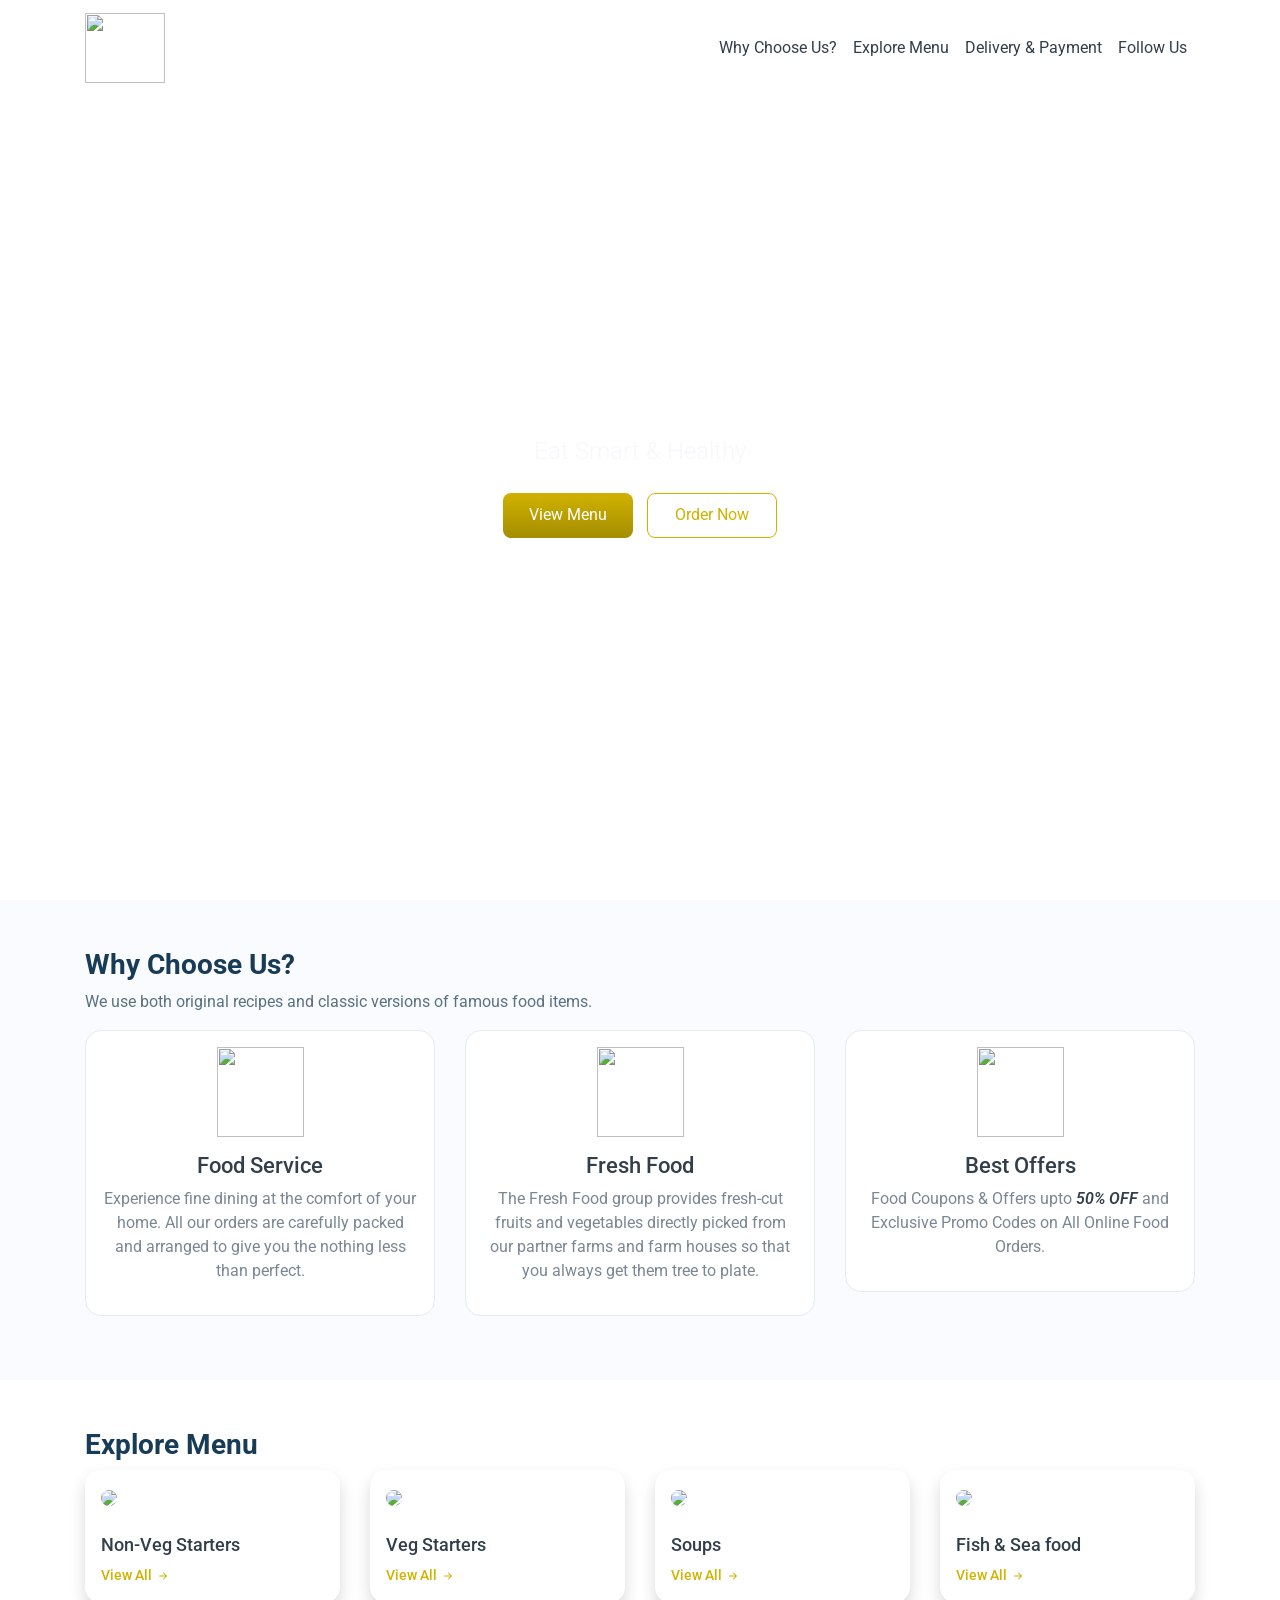
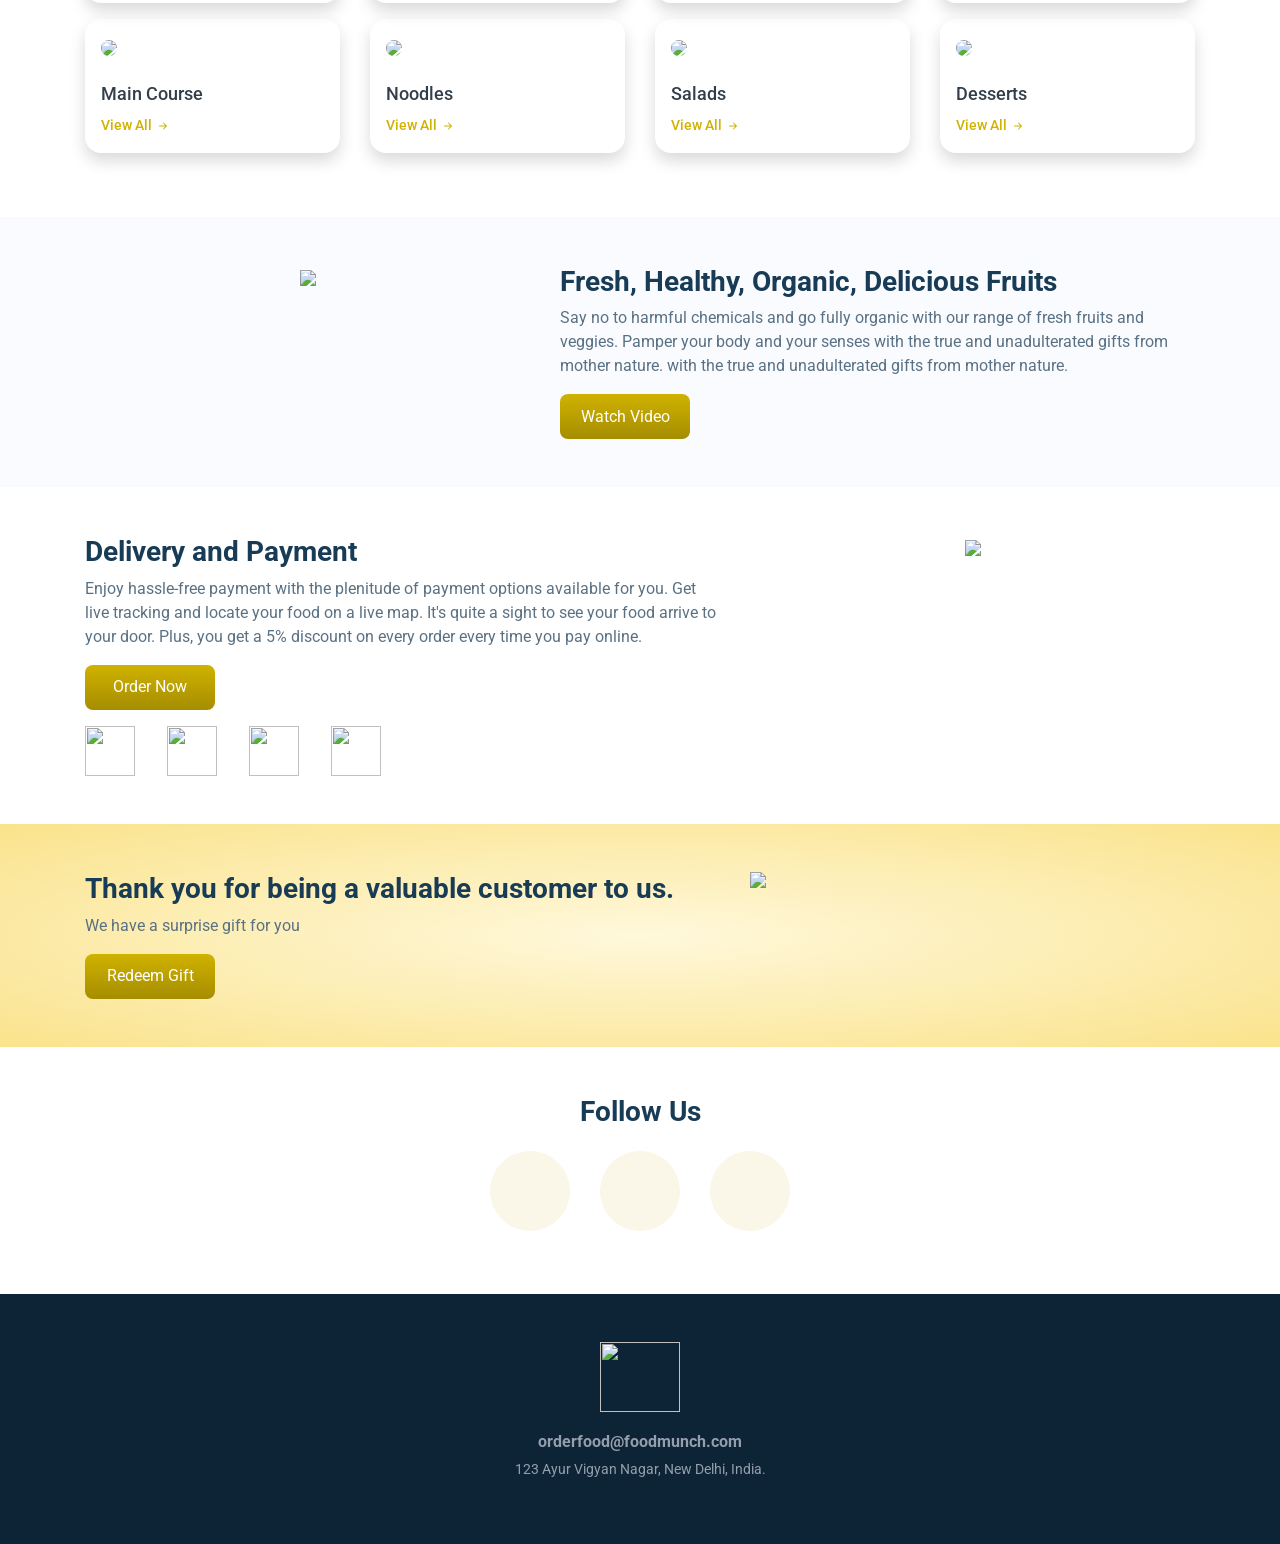
==== commit 48defd21: "Add files via upload" ====
--- a/index.html
+++ b/index.html
@@ -1,1145 +1,539 @@
 <!DOCTYPE html>
-<html lang="en">
-
-<head>
-    <meta charset="UTF-8">
-    <meta http-equiv="X-UA-Compatible" content="IE=edge">
-    <meta name="viewport" content="width=device-width, initial-scale=1.0">
-    <title>Food Website</title>
-    <!-- for icons  -->
-    <link rel="stylesheet" href="https://unicons.iconscout.com/release/v4.0.0/css/line.css">
-    <!-- bootstrap  -->
-    <link rel="stylesheet" href="assets/css/bootstrap.min.css">
-    <!-- for swiper slider  -->
-    <link rel="stylesheet" href="assets/css/swiper-bundle.min.css">
-
-    <!-- fancy box  -->
-    <link rel="stylesheet" href="assets/css/jquery.fancybox.min.css">
-    <!-- custom css  -->
-    <link rel="stylesheet" href="style.css">
-</head>
-
-<body class="body-fixed">
-    <!-- start of header  -->
-    <header class="site-header">
-        <div class="container">
-            <div class="row">
-                <div class="col-lg-2">
-                    <div class="header-logo">
-                        <a href="index.html">
-                            <img src="logo.png" width="160" height="36" alt="Logo">
-                        </a>
+<html>
+  <head>
+    <link
+      rel="stylesheet"
+      href="https://stackpath.bootstrapcdn.com/bootstrap/4.5.2/css/bootstrap.min.css"
+      integrity="sha384-JcKb8q3iqJ61gNV9KGb8thSsNjpSL0n8PARn9HuZOnIxN0hoP+VmmDGMN5t9UJ0Z"
+      crossorigin="anonymous"
+    />
+    <script
+      src="https://code.jquery.com/jquery-3.5.1.slim.min.js"
+      integrity="sha384-DfXdz2htPH0lsSSs5nCTpuj/zy4C+OGpamoFVy38MVBnE+IbbVYUew+OrCXaRkfj"
+      crossorigin="anonymous"
+    ></script>
+    <script
+      src="https://cdn.jsdelivr.net/npm/popper.js@1.16.1/dist/umd/popper.min.js"
+      integrity="sha384-9/reFTGAW83EW2RDu2S0VKaIzap3H66lZH81PoYlFhbGU+6BZp6G7niu735Sk7lN"
+      crossorigin="anonymous"
+    ></script>
+    <script
+      src="https://stackpath.bootstrapcdn.com/bootstrap/4.5.2/js/bootstrap.min.js"
+      integrity="sha384-B4gt1jrGC7Jh4AgTPSdUtOBvfO8shuf57BaghqFfPlYxofvL8/KUEfYiJOMMV+rV"
+      crossorigin="anonymous"
+    ></script>
+    <script
+      src="https://kit.fontawesome.com/ac42c3b1f7.js"
+      crossorigin="anonymous"
+    ></script>
+    <link rel="stylesheet" href="style.css" />
+    <title>Food Munch - Delicious Food Anytime</title>
+  </head>
+  <body>
+    <nav class="navbar navbar-expand-lg navbar-light bg-white fixed-top">
+      <div class="container">
+        <a class="navbar-brand" href="#">
+          <img
+            src="assets/img/food-munch-img.png"
+            class="food-munch-logo"
+          />
+        </a>
+        <button
+          class="navbar-toggler"
+          type="button"
+          data-toggle="collapse"
+          data-target="#navbarNavAltMarkup"
+          aria-controls="navbarNavAltMarkup"
+          aria-expanded="false"
+          aria-label="Toggle navigation"
+        >
+          <span class="navbar-toggler-icon"></span>
+        </button>
+        <div class="collapse navbar-collapse" id="navbarNavAltMarkup">
+          <div class="navbar-nav ml-auto">
+            <a class="nav-link active" id="navItem1" href="#wcuSection">
+              Why Choose Us?
+              <span class="sr-only">(current)</span>
+            </a>
+            <a class="nav-link" href="#exploreMenuSection" id="navItem2"
+              >Explore Menu</a
+            >
+            <a class="nav-link" href="#deliveryPaymentSection" id="navItem3"
+              >Delivery & Payment</a
+            >
+            <a class="nav-link" href="#followUsSection" id="navItem4"
+              >Follow Us</a
+            >
+          </div>
+        </div>
+      </div>
+    </nav>
+    <div
+      class="banner-section-bg-container d-flex justify-content-center flex-column"
+    >
+      <div class="text-center">
+        <h1 class="banner-heading mb-3">Get Delicious Food Anytime</h1>
+        <p class="banner-caption mb-4">Eat Smart & Healthy</p>
+        <button class="custom-button">View Menu</button>
+        <button class="custom-outline-button">Order Now</button>
+      </div>
+    </div>
+    <div class="wcu-section pt-5 pb-5" id="wcuSection">
+      <div class="container">
+        <div class="row">
+          <div class="col-12">
+            <h1 class="wcu-section-heading">Why Choose Us?</h1>
+            <p class="wcu-section-description">
+              We use both original recipes and classic versions of famous food
+              items.
+            </p>
+          </div>
+          <div class="col-12 col-md-4">
+            <div class="wcu-card p-3 mb-3">
+              <img
+                src="https://d2clawv67efefq.cloudfront.net/ccbp-responsive-website/food-serve.png"
+                class="wcu-card-image"
+              />
+              <h1 class="wcu-card-title mt-3">Food Service</h1>
+              <p class="wcu-card-description">
+                Experience fine dining at the comfort of your home. All our
+                orders are carefully packed and arranged to give you the nothing
+                less than perfect.
+              </p>
+            </div>
+          </div>
+          <div class="col-12 col-md-4">
+            <div class="wcu-card p-3 mb-3">
+              <img
+                src="https://d2clawv67efefq.cloudfront.net/ccbp-responsive-website/fruits-img.png"
+                class="wcu-card-image"
+              />
+              <h1 class="wcu-card-title mt-3">Fresh Food</h1>
+              <p class="wcu-card-description">
+                The Fresh Food group provides fresh-cut fruits and vegetables
+                directly picked from our partner farms and farm houses so that
+                you always get them tree to plate.
+              </p>
+            </div>
+          </div>
+          <div class="col-12 col-md-4">
+            <div class="wcu-card p-3 mb-3">
+              <img
+                src="https://d2clawv67efefq.cloudfront.net/ccbp-responsive-website/offers-img.png"
+                class="wcu-card-image"
+              />
+              <h1 class="wcu-card-title mt-3">Best Offers</h1>
+              <p class="wcu-card-description">
+                Food Coupons & Offers upto
+                <span class="offers">50% OFF</span>
+                and Exclusive Promo Codes on All Online Food Orders.
+              </p>
+            </div>
+          </div>
+        </div>
+      </div>
+    </div>
+    <div class="explore-menu-section pt-5 pb-5" id="exploreMenuSection">
+      <div class="container">
+        <div class="row">
+          <div class="col-12">
+            <h1 class="menu-section-heading">Explore Menu</h1>
+          </div>
+          <div class="col-12 col-md-6 col-lg-3">
+            <div class="shadow menu-item-card p-3 mb-3">
+              <img
+                src="https://d2clawv67efefq.cloudfront.net/ccbp-responsive-website/em-ginger-fried-img.png"
+                class="menu-item-image w-100"
+              />
+              <h1 class="menu-card-title">Non-Veg Starters</h1>
+              <a href="" class="menu-item-link">
+                View All
+                <svg
+                  width="16px"
+                  height="16px"
+                  viewBox="0 0 16 16"
+                  class="bi bi-arrow-right-short"
+                  fill="#d0b200"
+                  xmlns="http://www.w3.org/2000/svg"
+                >
+                  <path
+                    fill-rule="evenodd"
+                    d="M4 8a.5.5 0 0 1 .5-.5h5.793L8.146 5.354a.5.5 0 1 1 .708-.708l3 3a.5.5 0 0 1 0 .708l-3 3a.5.5 0 0 1-.708-.708L10.293 8.5H4.5A.5.5 0 0 1 4 8z"
+                  />
+                </svg>
+              </a>
+            </div>
+          </div>
+          <div class="col-12 col-md-6 col-lg-3">
+            <div class="shadow menu-item-card p-3 mb-3">
+              <img
+                src="https://d2clawv67efefq.cloudfront.net/ccbp-responsive-website/em-veg-starters-img.png"
+                class="menu-item-image w-100"
+              />
+              <h1 class="menu-card-title">Veg Starters</h1>
+              <a href="" class="menu-item-link">
+                View All
+                <svg
+                  width="16px"
+                  height="16px"
+                  viewBox="0 0 16 16"
+                  class="bi bi-arrow-right"
+                  fill="#d0b200"
+                  xmlns="http://www.w3.org/2000/svg"
+                >
+                  <path
+                    fill-rule="evenodd"
+                    d="M4 8a.5.5 0 0 1 .5-.5h5.793L8.146 5.354a.5.5 0 1 1 .708-.708l3 3a.5.5 0 0 1 0 .708l-3 3a.5.5 0 0 1-.708-.708L10.293 8.5H4.5A.5.5 0 0 1 4 8z"
+                  />
+                </svg>
+              </a>
+            </div>
+          </div>
+          <div class="col-12 col-md-6 col-lg-3">
+            <div class="menu-item-card shadow p-3 mb-3">
+              <img
+                src="https://d2clawv67efefq.cloudfront.net/ccbp-responsive-website/em-soup-img.png"
+                class="menu-item-image w-100"
+              />
+              <h1 class="menu-card-title">Soups</h1>
+              <a href="" class="menu-item-link">
+                View All
+                <svg
+                  width="16px"
+                  height="16px"
+                  viewBox="0 0 16 16"
+                  class="bi bi-arrow-right"
+                  fill="#d0b200"
+                  xmlns="http://www.w3.org/2000/svg"
+                >
+                  <path
+                    fill-rule="evenodd"
+                    d="M4 8a.5.5 0 0 1 .5-.5h5.793L8.146 5.354a.5.5 0 1 1 .708-.708l3 3a.5.5 0 0 1 0 .708l-3 3a.5.5 0 0 1-.708-.708L10.293 8.5H4.5A.5.5 0 0 1 4 8z"
+                  />
+                </svg>
+              </a>
+            </div>
+          </div>
+          <div class="col-12 col-md-6 col-lg-3">
+            <div class="menu-item-card shadow p-3 mb-3">
+              <img
+                src="https://d2clawv67efefq.cloudfront.net/ccbp-responsive-website/em-grilled-seafood-img.png"
+                class="menu-item-image w-100"
+              />
+              <h1 class="menu-card-title">Fish & Sea food</h1>
+              <a href="" class="menu-item-link">
+                View All
+                <svg
+                  width="16px"
+                  height="16px"
+                  viewBox="0 0 16 16"
+                  class="bi bi-arrow-right"
+                  fill="#d0b200"
+                  xmlns="http://www.w3.org/2000/svg"
+                >
+                  <path
+                    fill-rule="evenodd"
+                    d="M4 8a.5.5 0 0 1 .5-.5h5.793L8.146 5.354a.5.5 0 1 1 .708-.708l3 3a.5.5 0 0 1 0 .708l-3 3a.5.5 0 0 1-.708-.708L10.293 8.5H4.5A.5.5 0 0 1 4 8z"
+                  />
+                </svg>
+              </a>
+            </div>
+          </div>
+          <div class="col-12 col-md-6 col-lg-3">
+            <div class="menu-item-card shadow p-3 mb-3">
+              <img
+                src="https://d2clawv67efefq.cloudfront.net/ccbp-responsive-website/em-hyderabadi-biryani-img.png"
+                class="menu-item-image w-100"
+              />
+              <h1 class="menu-card-title">Main Course</h1>
+              <a href="" class="menu-item-link">
+                View All
+                <svg
+                  width="16px"
+                  height="16px"
+                  viewBox="0 0 16 16"
+                  class="bi bi-arrow-right"
+                  fill="#d0b200"
+                  xmlns="http://www.w3.org/2000/svg"
+                >
+                  <path
+                    fill-rule="evenodd"
+                    d="M4 8a.5.5 0 0 1 .5-.5h5.793L8.146 5.354a.5.5 0 1 1 .708-.708l3 3a.5.5 0 0 1 0 .708l-3 3a.5.5 0 0 1-.708-.708L10.293 8.5H4.5A.5.5 0 0 1 4 8z"
+                  />
+                </svg>
+              </a>
+            </div>
+          </div>
+          <div class="col-12 col-md-6 col-lg-3">
+            <div class="menu-item-card shadow p-3 mb-3">
+              <img
+                src="https://d2clawv67efefq.cloudfront.net/ccbp-responsive-website/em-mushroom-noodles-img.png"
+                class="menu-item-image w-100"
+              />
+              <h1 class="menu-card-title">Noodles</h1>
+              <a href="" class="menu-item-link">
+                View All
+                <svg
+                  width="16px"
+                  height="16px"
+                  viewBox="0 0 16 16"
+                  class="bi bi-arrow-right"
+                  fill="#d0b200"
+                  xmlns="http://www.w3.org/2000/svg"
+                >
+                  <path
+                    fill-rule="evenodd"
+                    d="M4 8a.5.5 0 0 1 .5-.5h5.793L8.146 5.354a.5.5 0 1 1 .708-.708l3 3a.5.5 0 0 1 0 .708l-3 3a.5.5 0 0 1-.708-.708L10.293 8.5H4.5A.5.5 0 0 1 4 8z"
+                  />
+                </svg>
+              </a>
+            </div>
+          </div>
+          <div class="col-12 col-md-6 col-lg-3">
+            <div class="menu-item-card shadow p-3 mb-3">
+              <img
+                src="https://d2clawv67efefq.cloudfront.net/ccbp-responsive-website/em-gluten-img.png"
+                class="menu-item-image w-100"
+              />
+              <h1 class="menu-card-title">Salads</h1>
+              <a href="" class="menu-item-link">
+                View All
+                <svg
+                  width="16px"
+                  height="16px"
+                  viewBox="0 0 16 16"
+                  class="bi bi-arrow-right"
+                  fill="#d0b200"
+                  xmlns="http://www.w3.org/2000/svg"
+                >
+                  <path
+                    fill-rule="evenodd"
+                    d="M4 8a.5.5 0 0 1 .5-.5h5.793L8.146 5.354a.5.5 0 1 1 .708-.708l3 3a.5.5 0 0 1 0 .708l-3 3a.5.5 0 0 1-.708-.708L10.293 8.5H4.5A.5.5 0 0 1 4 8z"
+                  />
+                </svg>
+              </a>
+            </div>
+          </div>
+          <div class="col-12 col-md-6 col-lg-3">
+            <div class="menu-item-card shadow p-3 mb-3">
+              <img
+                src="https://d2clawv67efefq.cloudfront.net/ccbp-responsive-website/em-coffee-bourbon-img.png"
+                class="menu-item-image w-100"
+              />
+              <h1 class="menu-card-title">Desserts</h1>
+              <a href="" class="menu-item-link">
+                View All
+                <svg
+                  width="16px"
+                  height="16px"
+                  viewBox="0 0 16 16"
+                  class="bi bi-arrow-right"
+                  fill="#d0b200"
+                  xmlns="http://www.w3.org/2000/svg"
+                >
+                  <path
+                    fill-rule="evenodd"
+                    d="M4 8a.5.5 0 0 1 .5-.5h5.793L8.146 5.354a.5.5 0 1 1 .708-.708l3 3a.5.5 0 0 1 0 .708l-3 3a.5.5 0 0 1-.708-.708L10.293 8.5H4.5A.5.5 0 0 1 4 8z"
+                  />
+                </svg>
+              </a>
+            </div>
+          </div>
+        </div>
+      </div>
+    </div>
+    <div class="healthy-food-section pt-5 pb-5">
+      <div class="container">
+        <div class="row">
+          <div class="col-12 col-md-5">
+            <div class="text-center">
+              <img
+                src="https://d2clawv67efefq.cloudfront.net/ccbp-responsive-website/healthy-food-plate-img.png"
+                class="healthy-food-section-img"
+              />
+            </div>
+          </div>
+          <div class="col-12 col-md-7">
+            <h1 class="healthy-food-section-heading">
+              Fresh, Healthy, Organic, Delicious Fruits
+            </h1>
+            <p class="healthy-food-section-description">
+              Say no to harmful chemicals and go fully organic with our range of
+              fresh fruits and veggies. Pamper your body and your senses with
+              the true and unadulterated gifts from mother nature. with the true
+              and unadulterated gifts from mother nature.
+            </p>
+            <button class="custom-button">Watch Video</button>
+          </div>
+        </div>
+      </div>
+    </div>
+    <div
+      class="delivery-and-payment-section pt-5 pb-5"
+      id="deliveryPaymentSection"
+    >
+      <div class="container">
+        <div class="row">
+          <div class="col-12 col-md-5 order-1 order-md-2">
+            <div class="text-center">
+              <img
+                src="https://d2clawv67efefq.cloudfront.net/ccbp-responsive-website/delivery-payment-section-img.png"
+                class="delivery-and-payment-section-img"
+              />
+            </div>
+          </div>
+          <div class="col-12 col-md-7 order-2 order-md-1">
+            <h1 class="delivery-and-payment-section-heading">
+              Delivery and Payment
+            </h1>
+            <p class="delivery-and-payment-section-description">
+              Enjoy hassle-free payment with the plenitude of payment options
+              available for you. Get live tracking and locate your food on a
+              live map. It's quite a sight to see your food arrive to your door.
+              Plus, you get a 5% discount on every order every time you pay
+              online.
+            </p>
+            <button class="custom-button">Order Now</button>
+            <div class="mt-3">
+              <img
+                src="https://d2clawv67efefq.cloudfront.net/ccbp-responsive-website/visa-card-img.png"
+                class="payment-card-img"
+              />
+              <img
+                src="https://d2clawv67efefq.cloudfront.net/ccbp-responsive-website/master-card-img.png"
+                class="payment-card-img"
+              />
+              <img
+                src="https://d2clawv67efefq.cloudfront.net/ccbp-responsive-website/paypal-card-img.png"
+                class="payment-card-img"
+              />
+              <img
+                src="https://d2clawv67efefq.cloudfront.net/ccbp-responsive-website/american-express-img.png"
+                class="payment-card-img"
+              />
+            </div>
+          </div>
+        </div>
+      </div>
+    </div>
+    <div class="thanking-customers-section pt-5 pb-5">
+      <div class="container">
+        <div class="row">
+          <div
+            class="col-12 col-md-7 d-flex flex-column justify-content-center"
+          >
+            <h1 class="thanking-customers-section-heading">
+              Thank you for being a valuable customer to us.
+            </h1>
+            <p class="thanking-customers-section-description">
+              We have a surprise gift for you
+            </p>
+            <div class="d-md-none">
+              <img
+                src="https://d2clawv67efefq.cloudfront.net/ccbp-responsive-website/thanking-customers-section-img.png"
+                class="thanking-customers-section-img"
+              />
+            </div>
+            <div>
+              <button
+                type="button"
+                class="custom-button"
+                data-toggle="modal"
+                data-target="#exampleModal"
+              >
+                Redeem Gift
+              </button>
+              <div
+                class="modal fade"
+                id="exampleModal"
+                tabindex="-1"
+                aria-labelledby="exampleModalLabel"
+                aria-hidden="true"
+              >
+                <div class="modal-dialog mt-5">
+                  <div class="modal-content">
+                    <div class="modal-header">
+                      <h5
+                        class="modal-title thanking-customers-section-modal-title"
+                        id="exampleModalLabel"
+                      >
+                        Gift Voucher
+                      </h5>
+                      <button
+                        type="button"
+                        class="close"
+                        data-dismiss="modal"
+                        aria-label="Close"
+                      >
+                        <span aria-hidden="true">&times;</span>
+                      </button>
                     </div>
+                    <div class="modal-body">
+                      <img
+                        src="https://d2clawv67efefq.cloudfront.net/ccbp-responsive-website/gift-voucher-img.png"
+                        class="w-100"
+                      />
+                    </div>
+                    <div class="modal-footer">
+                      <button
+                        type="button"
+                        class="btn btn-secondary"
+                        data-dismiss="modal"
+                      >
+                        Close
+                      </button>
+                    </div>
+                  </div>
                 </div>
-                <div class="col-lg-10">
-                    <div class="main-navigation">
-                        <button class="menu-toggle"><span></span><span></span></button>
-                        <nav class="header-menu">
-                            <ul class="menu food-nav-menu">
-                                <li><a href="#home">Home</a></li>
-                                <li><a href="#about">About</a></li>
-                                <li><a href="#menu">Menu</a></li>
-                                <li><a href="#gallery">Gallery</a></li>
-                                <li><a href="#blog">Blog</a></li>
-                                <li><a href="#contact">Contact</a></li>
-                            </ul>
-                        </nav>
-                        <div class="header-right">
-                            <form action="#" class="header-search-form for-des">
-                                <input type="search" class="form-input" placeholder="Search Here...">
-                                <button type="submit">
-                                    <i class="uil uil-search"></i>
-                                </button>
-                            </form>
-                            <a href="javascript:void(0)" class="header-btn header-cart">
-                                <i class="uil uil-shopping-bag"></i>
-                                <span class="cart-number">3</span>
-                            </a>
-                            <a href="javascript:void(0)" class="header-btn">
-                                <i class="uil uil-user-md"></i>
-                            </a>
-                        </div>
-                    </div>
-                </div>
-            </div>
-        </div>
-    </header>
-    <!-- header ends  -->
-
-    <div id="viewport">
-        <div id="js-scroll-content">
-            <section class="main-banner" id="home">
-                <div class="js-parallax-scene">
-                    <div class="banner-shape-1 w-100" data-depth="0.30">
-                        <img src="assets/images/berry.png" alt="">
-                    </div>
-                    <div class="banner-shape-2 w-100" data-depth="0.25">
-                        <img src="assets/images/leaf.png" alt="">
-                    </div>
-                </div>
-                <div class="sec-wp">
-                    <div class="container">
-                        <div class="row">
-                            <div class="col-lg-6">
-                                <div class="banner-text">
-                                    <h1 class="h1-title">
-                                        Welcome to our
-                                        <span>India</span>
-                                        restaurant.
-                                    </h1>
-                                    <p>Welcome to our restaurant, where fresh ingredients, authentic flavors, and outstanding service come together to create an unforgettable dining experience for every guest.</p>
-                                    <div class="banner-btn mt-4">
-                                        <a href="#menu" class="sec-btn">Check our Menu</a>
-                                    </div>
-                                </div>
-                            </div>
-                            <div class="col-lg-6">
-                                <div class="banner-img-wp">
-                                    <div class="banner-img" style="background-image: url(assets/images/main-b.jpg);">
-                                    </div>
-                                </div>
-                                <div class="banner-img-text mt-4 m-auto">
-                                    <h5 class="h5-title">Sushi</h5>
-                                    <p>This is a brief description of our delicious sushi options.</p>
-                                </div>
-                            </div>
-                        </div>
-                    </div>
-                </div>
-            </section>
-
-
-            <section class="brands-sec">
-                <div class="container">
-                    <div class="row">
-                        <div class="col-lg-12">
-                            <div class="brand-title mb-5">
-                                <h5 class="h5-title">Trusted by 70+ companies</h5>
-                            </div>
-                            <div class="brands-row">
-                                <div class="brands-box">
-                                    <img src="assets/images/brands/b1.png" alt="">
-                                </div>
-                                <div class="brands-box">
-                                    <img src="assets/images/brands/b2.png" alt="">
-                                </div>
-                                <div class="brands-box">
-                                    <img src="assets/images/brands/b3.png" alt="">
-                                </div>
-                                <div class="brands-box">
-                                    <img src="assets/images/brands/b4.png" alt="">
-                                </div>
-                                <div class="brands-box">
-                                    <img src="assets/images/brands/b5.png" alt="">
-                                </div>
-                            </div>
-                        </div>
-                    </div>
-                </div>
-            </section>
-
-            <section class="about-sec section" id="about">
-                <div class="container">
-                    <div class="row">
-                        <div class="col-lg-12">
-                            <div class="sec-title text-center mb-5">
-                                <p class="sec-sub-title mb-3">About Us</p>
-                                <h2 class="h2-title">Discover our <span>restaurant story</span></h2>
-                                <div class="sec-title-shape mb-4">
-                                    <img src="assets/images/title-shape.svg" alt="">
-                                </div>
-                                <p>Welcome to our restaurant, where fresh ingredients, authentic flavors, and outstanding service come together to create an unforgettable dining experience for every guest.</p>
-                            </div>
-                        </div>
-                    </div>
-                    <div class="row">
-                        <div class="col-lg-8 m-auto">
-                            <div class="about-video">
-                                <div class="about-video-img" style="background-image: url(assets/images/about.jpg);">
-                                </div>
-                                <div class="play-btn-wp">
-                                    <a href="assets/images/video.mp4" data-fancybox="video" class="play-btn">
-                                        <i class="uil uil-play"></i>
-
-                                    </a>
-                                    <span>Watch The Recipe</span>
-                                </div>
-                            </div>
-                        </div>
-                    </div>
-                </div>
-            </section>
-
-            <section style="background-image: url(assets/images/menu-bg.png);"
-                class="our-menu section bg-light repeat-img" id="menu">
-                <div class="sec-wp">
-                    <div class="container">
-                        <div class="row">
-                            <div class="col-lg-12">
-                                <div class="sec-title text-center mb-5">
-                                    <p class="sec-sub-title mb-3">our menu</p>
-                                    <h2 class="h2-title">wake up early, <span>eat fresh & healthy</span></h2>
-                                    <div class="sec-title-shape mb-4">
-                                        <img src="assets/images/title-shape.svg" alt="">
-                                    </div>
-                                </div>
-                            </div>
-                        </div>
-                        <div class="menu-tab-wp">
-                            <div class="row">
-                                <div class="col-lg-12 m-auto">
-                                    <div class="menu-tab text-center">
-                                        <ul class="filters">
-                                            <div class="filter-active"></div>
-                                            <li class="filter" data-filter=".all, .breakfast, .lunch, .dinner">
-                                                <img src="assets/images/menu-1.png" alt="">
-                                                All
-                                            </li>
-                                            <li class="filter" data-filter=".breakfast">
-                                                <img src="assets/images/menu-2.png" alt="">
-                                                Breakfast
-                                            </li>
-                                            <li class="filter" data-filter=".lunch">
-                                                <img src="assets/images/menu-3.png" alt="">
-                                                Lunch
-                                            </li>
-                                            <li class="filter" data-filter=".dinner">
-                                                <img src="assets/images/menu-4.png" alt="">
-                                                Dinner
-                                            </li>
-                                        </ul>
-                                    </div>
-                                </div>
-                            </div>
-                        </div>
-                        <div class="menu-list-row">
-                            <div class="row g-xxl-5 bydefault_show" id="menu-dish">
-                                <div class="col-lg-4 col-sm-6 dish-box-wp breakfast" data-cat="breakfast">
-                                    <div class="dish-box text-center">
-                                        <div class="dist-img">
-                                            <img src="assets/images/dish/1.png" alt="">
-                                        </div>
-                                        <div class="dish-rating">
-                                            5
-                                            <i class="uil uil-star"></i>
-                                        </div>
-                                        <div class="dish-title">
-                                            <h3 class="h3-title">Fresh Chicken Veggies</h3>
-                                            <p>120 calories</p>
-                                        </div>
-                                        <div class="dish-info">
-                                            <ul>
-                                                <li>
-                                                    <p>Type</p>
-                                                    <b>Non Veg</b>
-                                                </li>
-                                                <li>
-                                                    <p>Persons</p>
-                                                    <b>2</b>
-                                                </li>
-                                            </ul>
-                                        </div>
-                                        <div class="dist-bottom-row">
-                                            <ul>
-                                                <li>
-                                                    <b>Rs. 499</b>
-                                                </li>
-                                                <li>
-                                                    <button class="dish-add-btn">
-                                                        <i class="uil uil-plus"></i>
-                                                    </button>
-                                                </li>
-                                            </ul>
-                                        </div>
-                                    </div>
-                                </div>
-
-                                <!-- 2 -->
-                                <div class="col-lg-4 col-sm-6 dish-box-wp breakfast" data-cat="breakfast">
-                                    <div class="dish-box text-center">
-                                        <div class="dist-img">
-                                            <img src="assets/images/dish/2.png" alt="">
-                                        </div>
-                                        <div class="dish-rating">
-                                            4.3
-                                            <i class="uil uil-star"></i>
-                                        </div>
-                                        <div class="dish-title">
-                                            <h3 class="h3-title">Grilled Chicken</h3>
-                                            <p>80 calories</p>
-                                        </div>
-                                        <div class="dish-info">
-                                            <ul>
-                                                <li>
-                                                    <p>Type</p>
-                                                    <b>Non Veg</b>
-                                                </li>
-                                                <li>
-                                                    <p>Persons</p>
-                                                    <b>1</b>
-                                                </li>
-                                            </ul>
-                                        </div>
-                                        <div class="dist-bottom-row">
-                                            <ul>
-                                                <li>
-                                                    <b>Rs. 359</b>
-                                                </li>
-                                                <li>
-                                                    <button class="dish-add-btn">
-                                                        <i class="uil uil-plus"></i>
-                                                    </button>
-                                                </li>
-                                            </ul>
-                                        </div>
-                                    </div>
-                                </div>
-                                <!-- 3 -->
-                                <div class="col-lg-4 col-sm-6 dish-box-wp lunch" data-cat="lunch">
-                                    <div class="dish-box text-center">
-                                        <div class="dist-img">
-                                            <img src="assets/images/dish/3.png" alt="">
-                                        </div>
-                                        <div class="dish-rating">
-                                            4
-                                            <i class="uil uil-star"></i>
-                                        </div>
-                                        <div class="dish-title">
-                                            <h3 class="h3-title">Panner Noodles</h3>
-                                            <p>100 calories</p>
-                                        </div>
-                                        <div class="dish-info">
-                                            <ul>
-                                                <li>
-                                                    <p>Type</p>
-                                                    <b>Veg</b>
-                                                </li>
-                                                <li>
-                                                    <p>Persons</p>
-                                                    <b>2</b>
-                                                </li>
-                                            </ul>
-                                        </div>
-                                        <div class="dist-bottom-row">
-                                            <ul>
-                                                <li>
-                                                    <b>Rs. 149</b>
-                                                </li>
-                                                <li>
-                                                    <button class="dish-add-btn">
-                                                        <i class="uil uil-plus"></i>
-                                                    </button>
-                                                </li>
-                                            </ul>
-                                        </div>
-                                    </div>
-                                </div>
-
-                                <!-- 4 -->
-                                <div class="col-lg-4 col-sm-6 dish-box-wp lunch" data-cat="lunch">
-                                    <div class="dish-box text-center">
-                                        <div class="dist-img">
-                                            <img src="assets/images/dish/4.png" alt="">
-                                        </div>
-                                        <div class="dish-rating">
-                                            4.5
-                                            <i class="uil uil-star"></i>
-                                        </div>
-                                        <div class="dish-title">
-                                            <h3 class="h3-title">Chicken Noodles</h3>
-                                            <p>120 calories</p>
-                                        </div>
-                                        <div class="dish-info">
-                                            <ul>
-                                                <li>
-                                                    <p>Type</p>
-                                                    <b>Non Veg</b>
-                                                </li>
-                                                <li>
-                                                    <p>Persons</p>
-                                                    <b>2</b>
-                                                </li>
-                                            </ul>
-                                        </div>
-                                        <div class="dist-bottom-row">
-                                            <ul>
-                                                <li>
-                                                    <b>Rs. 379</b>
-                                                </li>
-                                                <li>
-                                                    <button class="dish-add-btn">
-                                                        <i class="uil uil-plus"></i>
-                                                    </button>
-                                                </li>
-                                            </ul>
-                                        </div>
-                                    </div>
-                                </div>
-
-                                <!-- 5 -->
-                                <div class="col-lg-4 col-sm-6 dish-box-wp dinner" data-cat="dinner">
-                                    <div class="dish-box text-center">
-                                        <div class="dist-img">
-                                            <img src="assets/images/dish/5.png" alt="">
-                                        </div>
-                                        <div class="dish-rating">
-                                            5
-                                            <i class="uil uil-star"></i>
-                                        </div>
-                                        <div class="dish-title">
-                                            <h3 class="h3-title">Bread Boiled Egg</h3>
-                                            <p>120 calories</p>
-                                        </div>
-                                        <div class="dish-info">
-                                            <ul>
-                                                <li>
-                                                    <p>Type</p>
-                                                    <b>Non Veg</b>
-                                                </li>
-                                                <li>
-                                                    <p>Persons</p>
-                                                    <b>2</b>
-                                                </li>
-                                            </ul>
-                                        </div>
-                                        <div class="dist-bottom-row">
-                                            <ul>
-                                                <li>
-                                                    <b>Rs. 99</b>
-                                                </li>
-                                                <li>
-                                                    <button class="dish-add-btn">
-                                                        <i class="uil uil-plus"></i>
-                                                    </button>
-                                                </li>
-                                            </ul>
-                                        </div>
-                                    </div>
-                                </div>
-                                <!-- 6 -->
-                                <div class="col-lg-4 col-sm-6 dish-box-wp dinner" data-cat="dinner">
-                                    <div class="dish-box text-center">
-                                        <div class="dist-img">
-                                            <img src="assets/images/dish/6.png" alt="">
-                                        </div>
-                                        <div class="dish-rating">
-                                            5
-                                            <i class="uil uil-star"></i>
-                                        </div>
-                                        <div class="dish-title">
-                                            <h3 class="h3-title">Immunity Dish</h3>
-                                            <p>120 calories</p>
-                                        </div>
-                                        <div class="dish-info">
-                                            <ul>
-                                                <li>
-                                                    <p>Type</p>
-                                                    <b>Veg</b>
-                                                </li>
-                                                <li>
-                                                    <p>Persons</p>
-                                                    <b>2</b>
-                                                </li>
-                                            </ul>
-                                        </div>
-                                        <div class="dist-bottom-row">
-                                            <ul>
-                                                <li>
-                                                    <b>Rs. 159</b>
-                                                </li>
-                                                <li>
-                                                    <button class="dish-add-btn">
-                                                        <i class="uil uil-plus"></i>
-                                                    </button>
-                                                </li>
-                                            </ul>
-                                        </div>
-                                    </div>
-                                </div>
-                            </div>
-                        </div>
-                    </div>
-                </div>
-            </section>
-
-            <section class="two-col-sec section">
-                <div class="container">
-                    <div class="row align-items-center">
-                        <div class="col-lg-5">
-                            <div class="sec-img mt-5">
-                                <img src="assets/images/pizza.png" alt="">
-                            </div>
-                        </div>
-                        <div class="col-lg-7">
-                            <div class="sec-text">
-                                <h2 class="xxl-title">Chicken Pepperoni</h2>
-                                <p>At our restaurant, we are passionate about serving high-quality food made with fresh ingredients and authentic recipes. Every dish is carefully prepared by our experienced chefs to deliver exceptional taste and satisfaction. Whether you're joining us for a casual meal, a family gathering, or a special celebration, we are dedicated to providing a warm atmosphere, outstanding service, and a memorable dining experience for every guest. Our commitment to quality and customer satisfaction makes us a favorite destination for food lovers.</p>
-                                <p>Enjoy a delightful dining experience with freshly prepared dishes, quality ingredients, and exceptional service. We are dedicated to making every visit enjoyable, memorable, and full of flavor.</p>
-
-                            </div>
-                        </div>
-                    </div>
-                </div>
-            </section>
-
-            <section class="two-col-sec section pt-0">
-                <div class="container">
-                    <div class="row align-items-center">
-                        <div class="col-lg-6 order-lg-1 order-2">
-                            <div class="sec-text">
-                                <h2 class="xxl-title">Chicken Pepperoni</h2>
-                                <p>At our restaurant, we are passionate about serving high-quality food made with fresh ingredients and authentic recipes. Every dish is carefully prepared by our experienced chefs to deliver exceptional taste and satisfaction. Whether you're joining us for a casual meal, a family gathering, or a special celebration, we are dedicated to providing a warm atmosphere, outstanding service, and a memorable dining experience for every guest. Our commitment to quality and customer satisfaction makes us a favorite destination for food lovers.</p>
-                                <p>Enjoy a delightful dining experience with freshly prepared dishes, quality ingredients, and exceptional service. We are dedicated to making every visit enjoyable, memorable, and full of flavor.</p>
-                            </div>
-                        </div>
-                        <div class="col-lg-6 order-lg-2 order-1">
-                            <div class="sec-img">
-                                <img src="assets/images/sushi.png" alt="">
-                            </div>
-                        </div>
-                    </div>
-                </div>
-            </section>
-
-            <section class="book-table section bg-light">
-                <div class="book-table-shape">
-                    <img src="assets/images/table-leaves-shape.png" alt="">
-                </div>
-
-                <div class="book-table-shape book-table-shape2">
-                    <img src="assets/images/table-leaves-shape.png" alt="">
-                </div>
-
-                <div class="sec-wp">
-                    <div class="container">
-                        <div class="row">
-                            <div class="col-lg-12">
-                                <div class="sec-title text-center mb-5">
-                                    <p class="sec-sub-title mb-3">Book Table</p>
-                                    <h2 class="h2-title">Opening Table</h2>
-                                    <div class="sec-title-shape mb-4">
-                                        <img src="assets/images/title-shape.svg" alt="">
-                                    </div>
-                                </div>
-                            </div>
-                        </div>
-
-                        <div class="book-table-info">
-                            <div class="row align-items-center">
-                                <div class="col-lg-4">
-                                    <div class="table-title text-center">
-                                        <h3>Monday to Thrusday</h3>
-                                        <p>9:00 am - 11:00 pm</p>
-                                    </div>
-                                </div>
-                                <div class="col-lg-4">
-                                    <div class="call-now text-center">
-                                        <i class="uil uil-phone"></i>
-                                        <a href="tel:+91-8074821300">+91-8074821300</a>
-                                    </div>
-                                </div>
-                                <div class="col-lg-4">
-                                    <div class="table-title text-center">
-                                        <h3>Friday to Sunday</h3>
-                                        <p>11:00 am to 11:00 pm</p>
-                                    </div>
-                                </div>
-                            </div>
-                        </div>
-
-                        <div class="row" id="gallery">
-                            <div class="col-lg-10 m-auto">
-                                <div class="book-table-img-slider" id="icon">
-                                    <div class="swiper-wrapper">
-                                        <a href="assets/images/bt1.jpg" data-fancybox="table-slider"
-                                            class="book-table-img back-img swiper-slide"
-                                            style="background-image: url(assets/images/bt1.jpg)"></a>
-                                        <a href="assets/images/bt2.jpg" data-fancybox="table-slider"
-                                            class="book-table-img back-img swiper-slide"
-                                            style="background-image: url(assets/images/bt2.jpg)"></a>
-                                        <a href="assets/images/bt3.jpg" data-fancybox="table-slider"
-                                            class="book-table-img back-img swiper-slide"
-                                            style="background-image: url(assets/images/bt3.jpg)"></a>
-                                        <a href="assets/images/bt4.jpg" data-fancybox="table-slider"
-                                            class="book-table-img back-img swiper-slide"
-                                            style="background-image: url(assets/images/bt4.jpg)"></a>
-                                        <a href="assets/images/bt1.jpg" data-fancybox="table-slider"
-                                            class="book-table-img back-img swiper-slide"
-                                            style="background-image: url(assets/images/bt1.jpg)"></a>
-                                        <a href="assets/images/bt2.jpg" data-fancybox="table-slider"
-                                            class="book-table-img back-img swiper-slide"
-                                            style="background-image: url(assets/images/bt2.jpg)"></a>
-                                        <a href="assets/images/bt3.jpg" data-fancybox="table-slider"
-                                            class="book-table-img back-img swiper-slide"
-                                            style="background-image: url(assets/images/bt3.jpg)"></a>
-                                        <a href="assets/images/bt4.jpg" data-fancybox="table-slider"
-                                            class="book-table-img back-img swiper-slide"
-                                            style="background-image: url(assets/images/bt4.jpg)"></a>
-                                    </div>
-
-                                    <div class="swiper-button-wp">
-                                        <div class="swiper-button-prev swiper-button">
-                                            <i class="uil uil-angle-left"></i>
-                                        </div>
-                                        <div class="swiper-button-next swiper-button">
-                                            <i class="uil uil-angle-right"></i>
-                                        </div>
-                                    </div>
-                                    <div class="swiper-pagination"></div>
-                                </div>
-                            </div>
-                        </div>
-
-
-                    </div>
-                </div>
-
-            </section>
-
-            <section class="our-team section">
-                <div class="sec-wp">
-                    <div class="container">
-                        <div class="row">
-                            <div class="col-lg-12">
-                                <div class="sec-title text-center mb-5">
-                                    <p class="sec-sub-title mb-3">Our Team</p>
-                                    <h2 class="h2-title">Meet our Chefs</h2>
-                                    <div class="sec-title-shape mb-4">
-                                        <img src="assets/images/title-shape.svg" alt="">
-                                    </div>
-                                </div>
-                            </div>
-                        </div>
-                        <div class="row team-slider">
-                            <div class="swiper-wrapper">
-                                <div class="col-lg-4 swiper-slide">
-                                    <div class="team-box text-center">
-                                        <div style="background-image: url(assets/images/chef/c1.jpg);"
-                                            class="team-img back-img">
-
-                                        </div>
-                                        <h3 class="h3-title">Nilay Hirpara</h3>
-                                        <div class="social-icon">
-                                            <ul>
-                                                <li>
-                                                    <a href="#"><i class="uil uil-facebook-f"></i></a>
-                                                </li>
-                                                <li>
-                                                    <a href="#">
-                                                        <i class="uil uil-instagram"></i>
-                                                    </a>
-                                                </li>
-                                                <li>
-                                                    <a href="#">
-                                                        <i class="uil uil-youtube"></i>
-                                                    </a>
-                                                </li>
-                                            </ul>
-                                        </div>
-                                    </div>
-                                </div>
-                                <div class="col-lg-4 swiper-slide">
-                                    <div class="team-box text-center">
-                                        <div style="background-image: url(assets/images/chef/c2.jpg);"
-                                            class="team-img back-img">
-
-                                        </div>
-                                        <h3 class="h3-title">Ravi Kumawat</h3>
-                                        <div class="social-icon">
-                                            <ul>
-                                                <li>
-                                                    <a href="#"><i class="uil uil-facebook-f"></i></a>
-                                                </li>
-                                                <li>
-                                                    <a href="#">
-                                                        <i class="uil uil-instagram"></i>
-                                                    </a>
-                                                </li>
-                                                <li>
-                                                    <a href="#">
-                                                        <i class="uil uil-youtube"></i>
-                                                    </a>
-                                                </li>
-                                            </ul>
-                                        </div>
-                                    </div>
-                                </div>
-                                <div class="col-lg-4 swiper-slide">
-                                    <div class="team-box text-center">
-                                        <div style="background-image: url(assets/images/chef/c3.jpg);"
-                                            class="team-img back-img">
-
-                                        </div>
-                                        <h3 class="h3-title">Navnit Kumar</h3>
-                                        <div class="social-icon">
-                                            <ul>
-                                                <li>
-                                                    <a href="#"><i class="uil uil-facebook-f"></i></a>
-                                                </li>
-                                                <li>
-                                                    <a href="#">
-                                                        <i class="uil uil-instagram"></i>
-                                                    </a>
-                                                </li>
-                                                <li>
-                                                    <a href="#">
-                                                        <i class="uil uil-youtube"></i>
-                                                    </a>
-                                                </li>
-                                            </ul>
-                                        </div>
-                                    </div>
-                                </div>
-                                <div class="col-lg-4 swiper-slide">
-                                    <div class="team-box text-center">
-                                        <div style="background-image: url(assets/images/chef/c4.jpg);"
-                                            class="team-img back-img">
-
-                                        </div>
-                                        <h3 class="h3-title">Pranav Badgal</h3>
-                                        <div class="social-icon">
-                                            <ul>
-                                                <li>
-                                                    <a href="#"><i class="uil uil-facebook-f"></i></a>
-                                                </li>
-                                                <li>
-                                                    <a href="#">
-                                                        <i class="uil uil-instagram"></i>
-                                                    </a>
-                                                </li>
-                                                <li>
-                                                    <a href="#">
-                                                        <i class="uil uil-youtube"></i>
-                                                    </a>
-                                                </li>
-                                            </ul>
-                                        </div>
-                                    </div>
-                                </div>
-                                <div class="col-lg-4 swiper-slide">
-                                    <div class="team-box text-center">
-                                        <div style="background-image: url(assets/images/chef/c5.jpg);"
-                                            class="team-img back-img">
-
-                                        </div>
-                                        <h3 class="h3-title">Priyotosh Dey</h3>
-                                        <div class="social-icon">
-                                            <ul>
-                                                <li>
-                                                    <a href="#"><i class="uil uil-facebook-f"></i></a>
-                                                </li>
-                                                <li>
-                                                    <a href="#">
-                                                        <i class="uil uil-instagram"></i>
-                                                    </a>
-                                                </li>
-                                                <li>
-                                                    <a href="#">
-                                                        <i class="uil uil-youtube"></i>
-                                                    </a>
-                                                </li>
-                                            </ul>
-                                        </div>
-                                    </div>
-                                </div>
-                            </div>
-                            <div class="swiper-button-wp">
-                                <div class="swiper-button-prev swiper-button">
-                                    <i class="uil uil-angle-left"></i>
-                                </div>
-                                <div class="swiper-button-next swiper-button">
-                                    <i class="uil uil-angle-right"></i>
-                                </div>
-                            </div>
-                            <div class="swiper-pagination"></div>
-                        </div>
-                    </div>
-                </div>
-            </section>
-
-            <section class="testimonials section bg-light">
-                <div class="sec-wp">
-                    <div class="container">
-                        <div class="row">
-                            <div class="col-lg-12">
-                                <div class="sec-title text-center mb-5">
-                                    <p class="sec-sub-title mb-3">What they say</p>
-                                    <h2 class="h2-title">What our customers <span>say about us</span></h2>
-                                    <div class="sec-title-shape mb-4">
-                                        <img src="assets/images/title-shape.svg" alt="">
-                                    </div>
-                                </div>
-                            </div>
-                        </div>
-                        <div class="row">
-                            <div class="col-lg-5">
-                                <div class="testimonials-img">
-                                    <img src="assets/images/testimonial-img.png" alt="">
-                                </div>
-                            </div>
-                            <div class="col-lg-7">
-                                <div class="row">
-                                    <div class="col-sm-6">
-                                        <div class="testimonials-box">
-                                            <div class="testimonial-box-top">
-                                                <div class="testimonials-box-img back-img"
-                                                    style="background-image: url(assets/images/testimonials/t1.jpg);">
-                                                </div>
-                                                <div class="star-rating-wp">
-                                                    <div class="star-rating">
-                                                        <span class="star-rating__fill" style="width:85%"></span>
-                                                    </div>
-                                                </div>
-
-                                            </div>
-                                            <div class="testimonials-box-text">
-                                                <h3 class="h3-title">
-                                                    Nilay Hirpara
-                                                </h3>
-                                                <p>Excellent food, friendly staff, and a wonderful atmosphere. Every visit is a great experience, and I always leave satisfied.</p>
-                                            </div>
-                                        </div>
-                                    </div>
-                                    <div class="col-sm-6">
-                                        <div class="testimonials-box">
-                                            <div class="testimonial-box-top">
-                                                <div class="testimonials-box-img back-img"
-                                                    style="background-image: url(assets/images/testimonials/t2.jpg);">
-                                                </div>
-                                                <div class="star-rating-wp">
-                                                    <div class="star-rating">
-                                                        <span class="star-rating__fill" style="width:80%"></span>
-                                                    </div>
-                                                </div>
-
-                                            </div>
-                                            <div class="testimonials-box-text">
-                                                <h3 class="h3-title">
-                                                    Ravi Kumawat
-                                                </h3>
-                                                <p>Great food and service! The ambiance is perfect for a relaxing meal with friends and family.</p>
-                                            </div>
-                                        </div>
-                                    </div>
-                                    <div class="col-sm-6">
-                                        <div class="testimonials-box">
-                                            <div class="testimonial-box-top">
-                                                <div class="testimonials-box-img back-img"
-                                                    style="background-image: url(assets/images/testimonials/t3.jpg);">
-                                                </div>
-                                                <div class="star-rating-wp">
-                                                    <div class="star-rating">
-                                                        <span class="star-rating__fill" style="width:89%"></span>
-                                                    </div>
-                                                </div>
-
-                                            </div>
-                                            <div class="testimonials-box-text">
-                                                <h3 class="h3-title">
-                                                    Navnit Kumar
-                                                </h3>
-                                                <p>Excellent food, friendly staff, and a wonderful atmosphere. Every visit is a great experience, and I always leave satisfied.</p>
-                                            </div>
-                                        </div>
-                                    </div>
-                                    <div class="col-sm-6">
-                                        <div class="testimonials-box">
-                                            <div class="testimonial-box-top">
-                                                <div class="testimonials-box-img back-img"
-                                                    style="background-image: url(assets/images/testimonials/t4.jpg);">
-                                                </div>
-                                                <div class="star-rating-wp">
-                                                    <div class="star-rating">
-                                                        <span class="star-rating__fill" style="width:100%"></span>
-                                                    </div>
-                                                </div>
-
-                                            </div>
-                                            <div class="testimonials-box-text">
-                                                <h3 class="h3-title">
-                                                    Somyadeep Bhowmik
-                                                </h3>
-                                                <p>Great food and service! The ambiance is perfect for a relaxing meal with friends and family.</p>
-                                            </div>
-                                        </div>
-                                    </div>
-                                </div>
-                            </div>
-                        </div>
-                    </div>
-                </div>
-            </section>
-
-            <section class="faq-sec section-repeat-img" style="background-image: url(assets/images/faq-bg.png);">
-                <div class="sec-wp">
-                    <div class="container">
-                        <div class="row">
-                            <div class="col-lg-12">
-                                <div class="sec-title text-center mb-5">
-                                    <p class="sec-sub-title mb-3">faqs</p>
-                                    <h2 class="h2-title">Frequently <span>asked questions</span></h2>
-                                    <div class="sec-title-shape mb-4">
-                                        <img src="assets/images/title-shape.svg" alt="">
-                                    </div>
-                                </div>
-                            </div>
-                        </div>
-
-                        <div class="faq-row">
-                            <div class="faq-box">
-                                <h4 class="h4-title">What are the login hours?</h4>
-                                <p>We are committed to providing exceptional service and a comfortable dining experience for every guest. Our team works hard to ensure that every meal is prepared with care, quality, and attention to detail, making each visit enjoyable and memorable.</p>
-                            </div>
-                            <div class="faq-box">
-                                <h4 class="h4-title">What do i get my refund?</h4>
-                                <p>Our customers are our top priority, and we are dedicated to delivering excellent food and outstanding service every day. From the quality of our ingredients to the care we put into every dish, we strive to create a dining experience that exceeds expectations and leaves lasting memories.</p>
-                            </div>
-                            <div class="faq-box">
-                                <h4 class="h4-title">How long it will take food to arrive?</h4>
-                                <p>We take pride in serving fresh, delicious meals prepared with the finest ingredients. Our commitment to quality, taste, and customer satisfaction ensures that every guest enjoys a memorable dining experience.</p>
-                            </div>
-                            <div class="faq-box">
-                                <h4 class="h4-title">Does your restaurant has both veg and non veg?</h4>
-                                <p>We are committed to delivering an exceptional dining experience through fresh ingredients, delicious recipes, and outstanding customer service. Our team works tirelessly to ensure every meal is prepared with care and attention to detail. Whether you're visiting with family, friends, or colleagues, we strive to create a warm and welcoming atmosphere where every guest feels valued and satisfied.</p>
-                            </div>
-                            <div class="faq-box">
-                                <h4 class="h4-title">What is cost of food delivery?</h4>
-                                <p>Our delivery charges are designed to be fair and transparent, ensuring you get the best value for your money. For detailed information about our delivery fees, please visit our delivery policy page or contact our customer service team.</p>
-                            </div>
-                            <div class="faq-box">
-                                <h4 class="h4-title">Who is eligible for pro membership?</h4>
-                                <p>Our goal is to deliver great food and exceptional service, ensuring every guest enjoys a pleasant and satisfying dining experience.</p>
-                            </div>
-                        </div>
-
-                    </div>
-                </div>
-
-            </section>
-
-
-            <div class="bg-pattern bg-light repeat-img"
-                style="background-image: url(assets/images/blog-pattern-bg.png);">
-                <section class="blog-sec section" id="blog">
-                    <div class="sec-wp">
-                        <div class="container">
-                            <div class="row">
-                                <div class="col-lg-12">
-                                    <div class="sec-title text-center mb-5">
-                                        <p class="sec-sub-title mb-3">Our blog</p>
-                                        <h2 class="h2-title">Latest Publications</span></h2>
-                                        <div class="sec-title-shape mb-4">
-                                            <img src="assets/images/title-shape.svg" alt="">
-                                        </div>
-                                    </div>
-                                </div>
-                            </div>
-                            <div class="row">
-                                <div class="col-lg-4">
-                                    <div class="blog-box">
-                                        <div class="blog-img back-img"
-                                            style="background-image: url(assets/images/blog/blog1.jpg);"></div>
-                                        <div class="blog-text">
-                                            <p class="blog-date">September.15.2021</p>
-                                            <a href="#" class="h4-title">Energy Drink which you can make at home.</a>
-                                            <p>We take pride in offering delicious meals prepared with fresh ingredients and exceptional care. Our goal is to provide every guest with outstanding service, a welcoming atmosphere, and a memorable dining experience that keeps them coming back for more.</p>
-                                            <a href="#" class="sec-btn">Read More</a>
-                                        </div>
-                                    </div>
-                                </div>
-                                <div class="col-lg-4">
-                                    <div class="blog-box">
-                                        <div class="blog-img back-img"
-                                            style="background-image: url(assets/images/blog/blog2.jpg);"></div>
-                                        <div class="blog-text">
-                                            <p class="blog-date">October.15.2021</p>
-                                            <a href="#" class="h4-title">Fresh Veggie and rice combo for dinner.</a>
-                                            <p>Our restaurant is dedicated to serving high-quality food made from fresh ingredients and authentic recipes. We strive to create a welcoming atmosphere where every guest can enjoy delicious meals, excellent service, and memorable moments with family and friends.</p>
-                                            <a href="#" class="sec-btn">Read More</a>
-                                        </div>
-                                    </div>
-                                </div>
-                                <div class="col-lg-4">
-                                    <div class="blog-box">
-                                        <div class="blog-img back-img"
-                                            style="background-image: url(assets/images/blog/blog3.jpg);"></div>
-                                        <div class="blog-text">
-                                            <p class="blog-date">November.15.2021</p>
-                                            <a href="#" class="h4-title">Chicken burger with double nuggets</a>
-                                            <p>We take pride in offering delicious meals prepared with fresh ingredients and exceptional care. Our goal is to provide every guest with outstanding service, a welcoming atmosphere, and a memorable dining experience that keeps them coming back for more.</p>
-                                            <a href="#" class="sec-btn">Read More</a>
-                                        </div>
-                                    </div>
-                                </div>
-                            </div>
-                        </div>
-                    </div>
-                </section>
-
-                <section class="newsletter-sec section pt-0">
-                    <div class="sec-wp">
-                        <div class="container">
-                            <div class="row">
-                                <div class="col-lg-8 m-auto">
-                                    <div class="newsletter-box text-center back-img white-text"
-                                        style="background-image: url(assets/images/news.jpg);">
-                                        <div class="bg-overlay dark-overlay"></div>
-                                        <div class="sec-wp">
-                                            <div class="newsletter-box-text">
-                                                <h2 class="h2-title">Subscribe our newsletter</h2>
-                                                <p>Join our newsletter to receive exclusive offers, updates on new menu items, and the latest restaurant news delivered directly to your inbox.</p>
-                                            </div>
-                                            <form action="#" class="newsletter-form">
-                                                <input type="email" class="form-input"
-                                                    placeholder="Enter your Email Here" required>
-                                                <button type="submit" class="sec-btn primary-btn">Submit</button>
-                                            </form>
-                                        </div>
-                                    </div>
-                                </div>
-                            </div>
-                        </div>
-                    </div>
-                </section>
-            </div>
-
-            <!-- footer starts  -->
-            <footer class="site-footer" id="contact">
-                <div class="top-footer section">
-                    <div class="sec-wp">
-                        <div class="container">
-                            <div class="row">
-                                <div class="col-lg-4">
-                                    <div class="footer-info">
-                                        <div class="footer-logo">
-                                            <a href="index.html">
-                                                <img src="logo.png" alt="">
-                                            </a>
-                                        </div>
-                                        <p>Our goal is to deliver great food and exceptional service, ensuring every guest enjoys a pleasant and satisfying dining experience.
-                                        </p>
-                                        <div class="social-icon">
-                                            <ul>
-                                                <li>
-                                                    <a href="#">
-                                                        <i class="uil uil-facebook-f"></i>
-                                                    </a>
-                                                </li>
-                                                <li>
-                                                    <a href="#">
-                                                        <i class="uil uil-instagram"></i>
-                                                    </a>
-                                                </li>
-                                                <li>
-                                                    <a href="#">
-                                                        <i class="uil uil-github-alt"></i>
-                                                    </a>
-                                                </li>
-                                                <li>
-                                                    <a href="#">
-                                                        <i class="uil uil-youtube"></i>
-                                                    </a>
-                                                </li>
-                                            </ul>
-                                        </div>
-                                    </div>
-                                </div>
-                                <div class="col-lg-8">
-                                    <div class="footer-flex-box">
-                                        <div class="footer-table-info">
-                                            <h3 class="h3-title">open hours</h3>
-                                            <ul>
-                                                <li><i class="uil uil-clock"></i> Mon-Thur : 9am - 11pm</li>
-                                                <li><i class="uil uil-clock"></i> Fri-Sun : 11am - 11pm</li>
-                                            </ul>
-                                        </div>
-                                        <div class="footer-menu food-nav-menu">
-                                            <h3 class="h3-title">Links</h3>
-                                            <ul class="column-2">
-                                                <li>
-                                                    <a href="#home" class="footer-active-menu">Home</a>
-                                                </li>
-                                                <li><a href="#about">About</a></li>
-                                                <li><a href="#menu">Menu</a></li>
-                                                <li><a href="#gallery">Gallery</a></li>
-                                                <li><a href="#blog">Blog</a></li>
-                                                <li><a href="#contact">Contact</a></li>
-                                            </ul>
-                                        </div>
-                                        <div class="footer-menu">
-                                            <h3 class="h3-title">Company</h3>
-                                            <ul>
-                                                <li><a href="#">Terms & Conditions</a></li>
-                                                <li><a href="#">Privacy Policy</a></li>
-                                                <li><a href="#">Cookie Policy</a></li>
-                                            </ul>
-                                        </div>
-                                    </div>
-                                </div>
-                            </div>
-                        </div>
-                    </div>
-                </div>
-                <div class="bottom-footer">
-                    <div class="container">
-                        <div class="row">
-                            <div class="col-lg-12 text-center">
-                                <div class="copyright-text">
-                                    <p>Copyright &copy; 2026 <span class="name">KoteshCoder.</span>All Rights Reserved.
-                                    </p>
-                                </div>
-                            </div>
-                        </div>
-                        <button class="scrolltop"><i class="uil uil-angle-up"></i></button>
-                    </div>
-                </div>
-            </footer>
-
-
-
-        </div>
-    </div>
-
-
-
-
-
-    <!-- jquery  -->
-    <script src="assets/js/jquery-3.5.1.min.js"></script>
-    <!-- bootstrap -->
-    <script src="assets/js/bootstrap.min.js"></script>
-    <script src="assets/js/popper.min.js"></script>
-
-    <!-- fontawesome  -->
-    <script src="assets/js/font-awesome.min.js"></script>
-
-    <!-- swiper slider  -->
-    <script src="assets/js/swiper-bundle.min.js"></script>
-
-    <!-- mixitup -- filter  -->
-    <script src="assets/js/jquery.mixitup.min.js"></script>
-
-    <!-- fancy box  -->
-    <script src="assets/js/jquery.fancybox.min.js"></script>
-
-    <!-- parallax  -->
-    <script src="assets/js/parallax.min.js"></script>
-
-    <!-- gsap  -->
-    <script src="assets/js/gsap.min.js"></script>
-
-    <!-- scroll trigger  -->
-    <script src="assets/js/ScrollTrigger.min.js"></script>
-    <!-- scroll to plugin  -->
-    <script src="assets/js/ScrollToPlugin.min.js"></script>
-    <!-- rellax  -->
-    <!-- <script src="assets/js/rellax.min.js"></script> -->
-    <!-- <script src="assets/js/rellax-custom.js"></script> -->
-    <!-- smooth scroll  -->
-    <script src="assets/js/smooth-scroll.js"></script>
-    <!-- custom js  -->
-    <script src="main.js"></script>
-
-</body>
-
-</html>+              </div>
+            </div>
+          </div>
+          <div class="col-12 col-md-5 d-none d-md-block">
+            <img
+              src="https://d2clawv67efefq.cloudfront.net/ccbp-responsive-website/thanking-customers-section-img.png"
+              class="thanking-customers-section-img"
+            />
+          </div>
+        </div>
+      </div>
+    </div>
+    <div class="follow-us-section pt-5 pb-5" id="followUsSection">
+      <div class="container">
+        <div class="row">
+          <div class="col-12">
+            <h1 class="follow-us-section-heading">Follow Us</h1>
+          </div>
+          <div class="col-12">
+            <div class="d-flex flex-row justify-content-center">
+              <div class="follow-us-icon-container">
+                <i class="fab fa-twitter icon"></i>
+              </div>
+              <div class="follow-us-icon-container">
+                <i class="fab fa-instagram icon"></i>
+              </div>
+              <div class="follow-us-icon-container">
+                <i class="fab fa-facebook icon"></i>
+              </div>
+            </div>
+          </div>
+        </div>
+      </div>
+    </div>
+    <div class="footer-section pt-5 pb-5">
+      <div class="container">
+        <div class="row">
+          <div class="col-12 text-center">
+            <img
+              src="assets/img/food-munch-img.png"
+              class="food-munch-logo"
+            />
+            <h1 class="footer-section-mail-id">orderfood@foodmunch.com</h1>
+            <p class="footer-section-address">
+              123 Ayur Vigyan Nagar, New Delhi, India.
+            </p>
+          </div>
+        </div>
+      </div>
+    </div>
+  </body>
+</html>
--- a/style.css
+++ b/style.css
@@ -1,1850 +1,229 @@
-@import url('https://fonts.googleapis.com/css2?family=Playfair+Display:ital,wght@0,400;0,500;0,600;0,700;0,800;0,900;1,400;1,500;1,600;1,700;1,800;1,900&family=Poppins:ital,wght@0,100;0,200;0,300;0,400;0,500;0,600;0,700;0,800;1,100;1,200;1,300;1,400;1,500;1,600;1,700&display=swap');
-/* font-family: 'Playfair Display', serif;
-font-family: 'Poppins', sans-serif; */
+@import url("https://fonts.googleapis.com/css2?family=Bree+Serif&family=Caveat:wght@400;700&family=Lobster&family=Monoton&family=Open+Sans:ital,wght@0,400;0,700;1,400;1,700&family=Playfair+Display+SC:ital,wght@0,400;0,700;1,700&family=Playfair+Display:ital,wght@0,400;0,700;1,700&family=Roboto:ital,wght@0,400;0,700;1,400;1,700&family=Source+Sans+Pro:ital,wght@0,400;0,700;1,700&family=Work+Sans:ital,wght@0,400;0,700;1,700&display=swap");
 
-body {
-    font-family: 'Poppins', sans-serif;
-    text-rendering: optimizeLegibility !important;
-    background: #f3f3f5;
-}
-
-.body-fixed {
-    position: fixed;
-    width: 100%;
-    height: 100vh;
-    top: auto;
-    left: auto;
-}
-
-body, html {
-    overflow-x: hidden;
-}
-
-img {
-    max-width: 100%;
-}
-
-.site-header {
-    position: fixed;
-    padding: 30px 0;
-    display: flex;
-    align-items: center;
-    top: 0;
-    left: 0;
-    width: 100%;
-    z-index: 99;
-    transition: 0.5s;
-    border-bottom: 1px solid transparent;
-}
-
-.site-header.sticky_head {
-    background: rgb(255 255 255 / 80%);
-    padding: 20px 0;
-    border-color: #f2f2f2;
-    backdrop-filter: blur(20px);
-}
-
-.main-navigation {
-    display: flex;
-    width: 100%;
-    height: 100%;
-    justify-content: flex-end;
-    align-items: center;
-}
-
-.main-navigation .menu li {
-    display: inline-block;
-    position: relative;
-    margin: 0 6px;
-}
-
-.main-navigation .menu li:first-child {
-    margin-left: 0;
-}
-
-.main-navigation .menu li:last-child {
-    margin-right: 0;
-}
-
-.main-navigation .menu li:hover>ul, .main-navigation .menu li.focus>ul {
-    opacity: 1;
-    margin-top: 6px;
-    visibility: visible;
-}
-
-a {
-    background-color: transparent;
-    text-decoration: none !important;
-    outline: none !important;
-}
-
-ul {
-    list-style: none;
-    margin: 0;
-    padding: 0;
-}
-
-.main-navigation .menu ul a {
-    width: 200px;
-}
-
-.main-navigation .menu li:hover>ul, .main-navigation .menu li.focus>ul {
-    left: auto;
-}
-
-.main-navigation .menu li a {
-    display: flex;
-    transition: 0.3s;
-    position: relative;
-    justify-content: center;
-    align-items: center;
-    color: #0d0d25;
-    text-transform: capitalize;
-    font-weight: 500;
-    padding: 5px 18px;
-    border-radius: 30px;
-}
-
-.main-navigation .menu li a:hover, .main-navigation .menu li .active-menu, .main-navigation .menu .sub-menu li .active-sub-menu {
-    color: #ff8243;
-    background: #f3f3f5;
-    box-shadow: inset 8px 8px 12px #e2e2e2, inset -8px -8px 12px #ffffff;
-}
-
-.header-right {
-    margin-left: 40px;
-    display: flex;
-    flex-wrap: wrap;
-    align-items: center;
-}
-
-.header-btn {
-    width: 40px;
-    height: 40px;
-    display: inline-flex;
-    justify-content: center;
-    border-radius: 10px;
-    position: relative;
-    margin-left: 20px;
-    transition: 0.3s;
-    box-shadow: inset 6px 6px 7px #dadada, inset -6px -6px 7px #ffffff;
-    align-items: center;
-}
-
-.cart-number {
-    position: absolute;
-    top: -10px;
-    right: -10px;
-    width: 22px;
-    height: 22px;
-    display: flex;
-    justify-content: center;
-    align-items: center;
-    border-radius: 50%;
-    background: #ffffff;
-    font-size: 12px;
-    border: 1px solid #bfbfbf;
-    color: #ff8243;
-}
-
-.header-btn:hover {
-    background: linear-gradient(145deg, #dcdcdc, #ffffff);
-    box-shadow: 20px 20px 60px #cfcfd0, -20px -20px 60px #ffffff;
-}
-
-.header-search-form {
-    position: relative;
-}
-
-.for-des {
-    display: block !important;
-}
-
-.header-search-form button {
-    background: transparent;
-    border: none;
-    padding: 0;
-    position: absolute;
-    right: 0;
-    top: 50%;
-    transform: translate(0, -50%);
-    width: 48px;
-    height: 100%;
-    opacity: 0.5;
-}
-
-.header-search-form .form-input {
-    font-size: 14px;
-    padding-right: 40px;
-    width: 200px;
-    height: 40px;
-}
-
-.form-input::placeholder {
-    color: rgba(70 69 71 / 0.7);
-}
-
-.form-input {
-    width: 100%;
-    height: 50px;
-    outline: none !important;
-    padding: 10px 15px;
-    color: #0d0d25;
-    -webkit-appearance: none;
-    border-radius: 10px;
-    border: none;
-    background: #f8f8f8;
-    box-shadow: inset 6px 6px 8px #dadada, inset -6px -6px 8px #ffffff;
-}
-
-* {
-    -webkit-tap-highlight-color: transparent;
-}
-
-.uil {
-    color: #ff8243;
-}
-
-@media screen and (min-width: 992px) {
-    .menu-toggle {
-        display: none;
-    }
-}
-
-@media (min-width: 1500px) {
-    .container {
-        max-width: 1368px;
-    }
-}
-
-@media (min-width: 2100px) {
-    .container {
-        max-width: 1400px;
-    }
-    p, body, button, input {
-        font-size: 18px;
-        line-height: 32px;
-    }
-}
-
-@media (max-width: 1399px) {
-    .header-right {
-        margin-left: 20px;
-    }
-    .main-navigation .menu li {
-        margin: 0 3px;
-    }
-}
-
-@media (max-width: 1199px) {
-    .header-btn {
-        margin-left: 10px;
-    }
-    .header-right {
-        margin-left: 10px;
-    }
-    .main-navigation .menu li {
-        margin: 0;
-    }
-    .main-navigation .menu li a {
-        padding: 4px 15px;
-        font-size: 15px;
-    }
-    .header-search-form .form-input {
-        width: 170px;
-    }
-}
-
-@media (max-width: 991px) {
-    .section {
-        padding-top: 85px;
-        padding-bottom: 85px;
-    }
-    .for-des {
-        display: none !important;
-    }
-    .for-mob {
-        display: block !important;
-    }
-    .site-header .container {
-        max-width: 100%;
-        padding: 0;
-        height: 100%;
-    }
-    .site-header .container .row {
-        margin: 0;
-        height: 100%;
-    }
-    .site-header .container .row .col-lg-2 {
-        width: auto;
-        padding: 0;
-        height: 100%;
-        position: absolute;
-        top: 0;
-        left: 30px;
-        z-index: 2;
-        display: flex;
-        align-items: center;
-    }
-    .menu-toggle {
-        position: absolute;
-        top: 50%;
-        right: 30px;
-        border: none;
-        outline: none !important;
-        background: transparent;
-        width: 40px;
-        height: 40px;
-        transform: translate(0, -50%);
-        z-index: 100;
-        box-shadow: inset 6px 6px 7px #dadada, -6px -6px 10px #ffffff;
-        border-radius: 10px;
-        padding: 0 8px;
-    }
-    .menu-toggle span {
-        display: block;
-        width: 100%;
-        height: 4px;
-        background: #ff8243;
-        margin-bottom: 5px;
-        transition: 0.3s;
-        border-radius: 5px;
-        position: relative;
-    }
-    .menu-toggle span:last-child {
-        margin: 0;
-    }
-    .toggled .menu-toggle span:nth-child(1) {
-        transform: rotate(45deg);
-        top: 5px;
-    }
-    .toggled .menu-toggle span:nth-child(2) {
-        transform: rotate(-45deg);
-        top: -4px;
-    }
-    .toggled .menu-toggle span:nth-child(3) {
-        opacity: 0;
-        height: 0;
-    }
-    .toggled .header-menu {
-        transform: translateY(0);
-    }
-    .header-menu {
-        height: 100vh;
-        position: absolute;
-        top: 0;
-        left: 0;
-        width: 100%;
-        padding-top: max(9vh, 30px);
-        padding-left: max(6vh, 30px);
-        z-index: 99;
-        transition: 1s cubic-bezier(0.165, 0.84, 0.44, 1);
-        overflow-y: auto;
-        transform: translateY(-100%);
-        background-image: url(assets/images/blog-pattern-bg.png);
-        background-position: center;
-        background-color: #f3f3f5;
-    }
-    .main-navigation .menu li {
-        display: block;
-        float: none;
-        margin: 0;
-        margin-bottom: max(20px, 4vh);
-    }
-    .main-navigation .menu li a {
-        display: inline-block;
-        font-size: max(16px, 2vh);
-    }
-    .main-navigation .menu .sub-menu {
-        max-width: 220px;
-        opacity: 1;
-        visibility: visible;
-        display: none;
-    }
-    .main-navigation .menu .sub-menu li {
-        margin-bottom: 5px;
-    }
-    .main-navigation .menu li:last-child {
-        margin: 0;
-    }
-    .main-navigation .menu .sub-menu li a {
-        color: #ff8243;
-    }
-    .header-btn.header-cart {
-        display: none;
-    }
-    .header-btn {
-        margin: 0;
-        margin-right: 70px;
-    }
-    .site-header {
-        padding: 20px 0;
-        box-shadow: 0px 10px 55px #d4d4d4;
-    }
-    .site-header.sticky_head, .site-header {
-        background: rgb(255 255 255 / 90%);
-    }
-    body {
-        height: auto !important;
-    }
-}
-
-@media (max-width: 575px) {
-    .container, .container-fluid {
-        padding: 0 30px;
-    }
-}
-
-@media (max-width: 400px) {
-    .container, .container-fluid {
-        padding: 0 15px;
-    }
-    .header-btn {
-        margin-right: 56px;
-    }
-    .menu-toggle {
-        right: 15px;
-    }
-    .site-header .container .row .col-lg-2 {
-        left: 15px;
-    }
-}
-
-/* ************************** */
-
-@media screen and (min-width: 992px) {
-    #viewport {
-        overflow: hidden;
-        position: fixed;
-        height: 100%;
-        width: 100%;
-        top: 0;
-        left: 0;
-        bottom: 0;
-        right: 0;
-    }
-    #js-scroll-content {
-        position: absolute;
-        overflow: hidden;
-        width: 100%;
-        top: 0;
-        left: 0;
-    }
-}
-
-@media (max-width: 991px) {
-    #js-scroll-content {
-        transform: unset !important;
-    }
-}
-
-.main-banner {
-    padding: 200px 0 300px;
-    min-height: 100vh;
-    position: relative;
-}
-
-.js-parallax-scene {
-    position: absolute;
-    top: 0;
-    left: 0;
-    width: 100%;
-    height: 100%;
-}
-
-.banner-img-wp {
-    width: 100%;
-    height: 100%;
-    padding-left: 30px;
-}
-
-.banner-img {
-    width: 100%;
-    height: 100%;
-    background-size: cover;
-    background-position: center;
-    animation: biani 4.5s linear infinite alternate;
-    box-shadow: 0 0px 20px rgba(36, 39, 37, 0.3);
-}
-
-@keyframes biani {
-    0% {
-        border-radius: 48% 52% 57% 43% / 34% 44% 56% 66%;
-    }
-    25% {
-        border-radius: 62% 38% 64% 36% / 34% 55% 45% 66%;
-    }
-    50% {
-        border-radius: 43% 57% 51% 49% / 33% 42% 58% 67%;
-    }
-    100% {
-        border-radius: 40% 60% 43% 57% / 52% 32% 68% 48%;
-    }
-}
-
-.banner-img-text .h5-title {
-    text-transform: capitalize;
-    letter-spacing: 0.5px;
-}
-
-.banner-img-text {
-    max-width: 400px;
-}
-
-.banner-shape-1 img {
-    position: absolute;
-    left: 85%;
-    top: 60px;
-    max-width: 150px;
-    pointer-events: none;
-    filter: blur(3px);
-}
-
-.banner-shape-2 {
-    top: auto !important;
-    bottom: 0;
-}
-
-.banner-shape-2 img {
-    position: absolute;
-    bottom: 0;
-    right: 82% !important;
-    max-width: 410px;
-    pointer-events: none;
-    filter: blur(3px);
-}
-
-.sec-wp {
-    position: relative;
-    z-index: 4;
-}
-
-.h1-title {
-    font-size: 90px;
-    line-height: 108px;
-    text-transform: capitalize;
-    margin-bottom: 25px;
-    font-weight: 900;
-}
-
-.h1-title span {
-    color: #ff8243;
-    background-image: linear-gradient(0deg, rgb(13 13 37 /8%), rgb(13 13 37 /8%));
-    background-size: 100% 15px;
-    background-position: 0 90%;
-    background-repeat: no-repeat;
-    display: inline;
-    transition: 0.8s cubic-bezier(0.22, 0.78, 0.45, 1.02);
-}
-
-h1, h2, h3, h4, h5, h6 {
-    color: #0d0d25;
-    font-family: 'Playfair Display', serif;
-    font-weight: 900;
-}
-
-p {
-    font-size: 16px;
-    line-height: 30px;
-}
-
-.sec-btn {
-    min-width: 120px;
-    min-height: 58px;
-    background: #f3f3f5;
-    box-shadow: 9px 9px 12px #b2b2b3, -9px -9px 12px #ffffff;
-    display: inline-flex;
-    justify-content: center;
-    align-items: center;
-    border-radius: 30px;
-    color: #0d0d25;
-    text-transform: capitalize;
-    text-align: center;
-    border: none;
-    cursor: pointer;
-    outline: none !important;
-    transition: 0.8s cubic-bezier(0.22, 0.78, 0.45, 1.02);
-    overflow: hidden;
-    position: relative;
-    z-index: 2;
-    padding: 6px 30px;
-}
-
-.sec-btn:hover {
-    border-color: #0d0d25;
-    box-shadow: inset 9px 9px 12px #cccccc, inset -9px -9px 12px #ffffff;
-    color: #0d0d25;
-}
-
-/* ******************** */
-
-.brands-row {
-    display: flex;
-    justify-content: space-between;
-    margin: 0 -15px;
-}
-
-.brands-box {
-    padding: 0 15px;
-    display: flex;
-    align-items: center;
-    justify-content: center;
-}
-
-.brands-box:hover {
-    filter: brightness(0.3);
-    opacity: 0.9;
-}
-
-.brand-title .h5-title {
-    text-transform: uppercase;
-    font-weight: 500;
-    letter-spacing: 2px;
-    opacity: 0.7;
-}
-
-/* ******************** */
-
-.section {
-    padding-top: 100px;
-    padding-bottom: 100px;
-    position: relative;
-}
-
-.sec-sub-title {
-    text-transform: uppercase;
-    display: inline-block;
-    background: #f3f3f5;
-    box-shadow: 9px 9px 12px #e4e4e4, -9px -9px 12px #ffffff;
-    padding: 3px 20px;
-    border-radius: 60px;
-    color: #ff8243;
-    font-size: 14px;
-}
-
-.h2-title {
-    font-size: 46px;
-    line-height: 56px;
-    margin-bottom: 15px;
-    text-transform: capitalize;
-    position: relative;
-}
-
-.h2-title span, .h3-title span, .h4-title span, .h5-title span, .sub-title span {
-    display: block;
-}
-
-.about-video-img {
-    position: relative;
-    overflow: hidden;
-    width: 100%;
-    height: 55vh;
-    min-height: 400px;
-    background-size: cover;
-    background-position: center;
-    border-radius: 40px;
-    box-shadow: 0 0 20px rgb(36 39 37 / 30%);
-    display: flex;
-    align-items: center;
-    justify-content: center;
-}
-
-.play-btn {
-    width: 90px;
-    height: 90px;
-    background: #f3f3f5;
-    box-shadow: 9px 9px 12px #b2b2b3, -9px -9px 12px #ffffff;
-    border-radius: 50%;
-    display: inline-flex;
-    align-items: center;
-    justify-content: center;
-    transition: 0.5s;
-    vertical-align: middle;
-    position: relative;
-    z-index: 2;
-    padding-left: 4px;
-    padding-top: 4px;
-    font-size: 40px;
-}
-
-.play-btn:hover {
-    box-shadow: inset 9px 9px 12px #cccccc, inset -9px -9px 12px #ffffff;
-}
-
-.play-btn-wp {
-    text-align: center;
-    margin-top: 40px;
-    display: flex;
-    justify-content: center;
-    align-items: center;
-}
-
-.play-btn-wp span {
-    margin-left: 20px;
-    font-size: 20px;
-    font-weight: bold;
-    color: #bfbfbf;
-}
-
-/* ****** scrollbar design ******** */
-
-::-webkit-scrollbar {
-    width: 5px;
-}
-
-::-webkit-scrollbar-track {
-    background-color: #bfbfbf;
-}
-
-::-webkit-scrollbar-thumb {
-    background: #ff8243;
-    border-radius: 10px;
-}
-
-::-webkit-scrollbar-thumb:hover {
-    background: #f16620;
-}
-
-/* **************** */
-
-.repeat-img {
-    background-size: contain;
-    background-repeat: repeat;
-}
-
-.menu-tab-wp {
-    margin-bottom: 80px;
-}
-
-.menu-tab ul {
-    padding: 10px;
-    display: inline-block;
-    border-radius: 60px;
-    background: linear-gradient(145deg, #ececec, #ffffff);
-    box-shadow: 28px 28px 55px #d4d4d4, -28px -28px 55px #ffffff;
-    position: relative;
-    z-index: 2;
-}
-
-.menu-tab ul li, .menu-tab ul .filter-active {
-    display: inline-flex;
-    text-transform: capitalize;
-    font-size: 18px;
-    line-height: normal;
-    cursor: pointer;
-    padding: 10px 26px;
-    border-radius: 30px;
-    transition: 0.3s;
-    justify-content: center;
-    align-items: center;
-}
-
-.filter-active {
-    position: absolute;
-    left: 0;
-    top: 12px;
-    min-height: 50px;
-    z-index: -1;
-}
-
-.menu-tab ul li img {
-    margin-right: 10px;
-    position: relative;
-    top: 1px;
-}
-
-.menu-tab ul .filter-active {
-    color: #ffffff;
-    background: linear-gradient(145deg, #e3a92b, #ffc933);
-}
-
-.menu-list-row .bydefault_show .dish-box-wp {
-    display: inline-block !important;
-}
-
-.dish-box-wp {
-    display: none;
-}
-
-.dish-box {
-    border-radius: 30px;
-    background: linear-gradient(145deg, #ececec, #ffffff);
-    box-shadow: 28px 28px 45px #d4d4d4, -28px -28px 45px #ffffff;
-    display: flow-root;
-    padding: 0 30px 40px;
-    padding-top: 0;
-    margin: 130px 0 30px;
-    transition: 0.8s cubic-bezier(0.22, 0.78, 0.45, 1.02);
-}
-
-.dish-box:hover {
-    transform: scale(1.03);
-}
-
-.dist-img {
-    margin-top: -130px;
-    margin-bottom: 30px;
-}
-
-.dist-img img {
-    box-shadow: 28px 28px 45px #d4d4d4, -28px -28px 45px #ffffff;
-    border-radius: 50%;
-    overflow: hidden;
-}
-
-.dish-rating {
-    font-size: 20px;
-    margin-bottom: 15px;
-}
-
-.dish-title {
-    padding: 0 30px;
-}
-
-.dish-title .h3-title {
-    text-transform: capitalize;
-    margin-bottom: 5px;
-    font-family: 'Playfair Display', serif;
-    font-weight: bold;
-    color: #0d0d25;
-    transition: 0.3s;
-    min-height: 76px;
-    display: -webkit-box;
-    -webkit-line-clamp: 2;
-    -webkit-box-orient: vertical;
-    overflow: hidden;
-    font-weight: 900;
-}
-
-.dish-title p {
-    color: #bfbfbf;
-}
-
-.dish-info ul, .dist-bottom-row ul {
-    display: flex;
-    justify-content: space-between;
-    text-align: left;
-}
-
-.dish-info ul li {
-    display: inline-block;
-    flex: 1;
-}
-
-.dish-info ul li:last-child {
-    text-align: right;
-    border-left: 2px solid rgb(204 204 204 / 30%);
-}
-
-.dist-bottom-row ul li:last-child {
-    text-align: right;
-}
-
-.dish-info ul li p {
-    font-size: 18px;
-    text-transform: capitalize;
-    margin-bottom: 2px;
-    font-weight: 300;
-}
-
-.dish-info ul li b {
-    font-weight: 600;
-}
-
-.dish-info, .dist-bottom-row {
-    padding: 0 30px;
-}
-
-.dish-info {
-    border-bottom: 2px solid rgb(204 204 204 / 30%);
-    margin: 30px 0 30px;
-    padding-bottom: 30px;
-}
-
-.dist-bottom-row ul li {
-    display: flex;
-    align-items: center;
-}
-
-.dist-bottom-row ul li b {
-    font-size: 30px;
-}
-
-.dish-add-btn {
-    width: 40px;
-    height: 40px;
-    border: none;
-    border-radius: 10px;
-    color: #ffffff;
-    transition: 0.3s;
-    background: linear-gradient(145deg, #ffc954, #ffbc00);
-    box-shadow: inset 4px 4px 8px #d6a029, inset -4px -4px 8px #ffd837;
-}
-
-.dish-add-btn i {
-    color: #ffffff;
-    font-size: 22px;
-}
-
-.dish-add-btn:hover {
-    background: linear-gradient(145deg, #e3a92b, #ffc933);
-}
-
-/* ************ */
-
-.xxl-title {
-    text-transform: capitalize;
-    font-size: 52px;
-    line-height: 72px;
-    margin-bottom: 30px;
-}
-
-/* ****************** */
-
-.book-table {
-    overflow: hidden;
-}
-
-.book-table-shape img {
-    position: absolute;
-    top: -10px;
-    right: 73%;
-    width: 540px;
-}
-
-.book-table-shape.book-table-shape2 img {
-    left: 74%;
-    transform: scale(-1, 1);
-}
-
-.book-table-info {
-    margin: 30px 0 20px;
-}
-
-.table-title {
-    text-transform: capitalize;
-    margin-bottom: 20px;
-    letter-spacing: 1px;
-}
-
-.table-title p {
-    font-size: 20px;
-    line-height: 30px;
-    margin: 0;
-}
-
-.call-now {
-    border-left: 3px dotted rgb(13 13 37 /50%);
-    border-right: 3px dotted rgb(13 13 37 /50%);
-    padding: 15px 0;
-}
-
-.call-now i {
-    width: 80px;
-    height: 80px;
-    display: flex;
-    justify-content: center;
-    align-items: center;
-    border-radius: 50%;
-    font-size: 26px;
-    margin: 0 auto;
-    margin-bottom: 25px;
-    background: #f3f3f5;
-    box-shadow: 9px 9px 12px #b2b2b3, -9px -9px 12px #ffffff;
-    color: #ff8243;
-}
-
-.call-now a {
-    font-size: 32px;
-    font-weight: 500;
-    color: #0d0d25;
-    transition: 0.8s cubic-bezier(0.22, 0.78, 0.45, 1.02);
-}
-
-.call-now a:hover, .contact-info a:hover {
-    color: #fcbc30;
-}
-
-#gallery {
-    padding-top: 120px;
-}
-
-.book-table-img {
-    height: 70vh;
-    min-height: 500px;
-    border-radius: 30px;
-}
-
-.back-img {
-    background-position: center;
-    background-size: cover;
-}
-
-.swiper-button-next::after, .swiper-button-prev::after {
-    display: none;
-}
-
-.swiper-button-wp {
-    position: relative;
-    margin-top: 60px;
-    display: flex;
-    justify-content: space-between;
-    height: 60px;
-    align-items: center;
-}
-
-.swiper-button-next, .swiper-button-prev {
-    position: unset;
-    width: 60px;
-    height: 60px;
-    display: inline-flex;
-    font-size: 30px;
-    border-radius: 50%;
-    overflow: hidden;
-    margin: 0;
-    color: #0d0d25;
-    background: #ffffff;
-    box-shadow: -20px 20px 60px #d4d4d4, 20px -20px 60px #ffffff;
-    padding-top: 1px;
-    padding-right: 2px;
-    transition: 0.3s;
-}
-
-.swiper-button-next {
-    box-shadow: 20px 20px 60px #d4d4d4, -20px -20px 60px #ffffff;
-    padding-left: 3px;
-}
-
-.swiper-button-prev:hover {
-    box-shadow: inset 5px 5px 20px #d4d4d4, inset -5px -5px 20px #ffffff;
-    color: #fcbc30;
-}
-
-.swiper-button-next:hover {
-    box-shadow: inset -5px 5px 20px #d4d4d4, inset 5px -5px 20px #ffffff;
-    color: #fcbc30;
-}
-
-.swiper-pagination {
-    padding: 10px 20px;
-    display: inline-block;
-    border-radius: 60px;
-    background: linear-gradient(145deg, #ececec, #ffffff);
-    box-shadow: 25px 28px 55px #d4d4d4, -28px -28px 55px #ffffff;
-    max-width: fit-content;
-    left: 50% !important;
-    transform: translate(-50%, 0);
-    bottom: 0 !important;
-    color: #000;
-}
-
-.swiper-pagination-bullet {
-    width: 10px;
-    height: 10px;
-    margin: 0px 10px !important;
-    border-radius: 10px;
-    transition: 0.8s cubic-bezier(0.22, 0.78, 0.45, 1.02);
-}
-
-.swiper-pagination-bullet-active {
-    background: #fcbc30;
-    width: 30px;
-}
-
-/* *************** */
-
-.team-slider {
-    position: relative;
-}
-
-.team-box {
-    padding: 20px;
-    border-radius: 30px;
-    background: linear-gradient(145deg, #ececec, #ffffff);
-    box-shadow: 28px 28px 45px #e6e6e6, -28px -28px 45px #ffffff;
-    transition: 0.8s cubic-bezier(0.22, 0.78, 0.45, 1.02);
-}
-
-.team-box:hover {
-    transform: scale(1.03);
-}
-
-.team-img {
-    width: 100%;
-    height: 480px;
-    border-radius: 20px;
-    margin-bottom: 20px;
-    box-shadow: 9px 9px 18px rgb(194 194 194 /0.5), -9px -9px 18px rgb(255 255 255 / 0.5);
-}
-
-.team-box .h3-title {
-    text-transform: capitalize;
-    color: #0d0d25;
-    font-weight: 600;
-}
-
-.social-icon {
-    margin: 15px 0px 10px;
-}
-
-.social-icon ul li {
-    display: inline-block;
-    margin: 0 6px;
-}
-
-.social-icon ul li:last-child {
-    margin-right: 0;
-}
-
-.social-icon ul li:first-child {
-    margin-left: 0;
-}
-
-.social-icon ul li a {
-    width: 50px;
-    height: 50px;
-    display: inline-flex;
-    justify-content: center;
-    align-items: center;
-    border-radius: 50%;
-    background: linear-gradient(145deg, #e6e6e6, #ffffff);
-    box-shadow: 4px 4px 8px #d0d0d0, -4px -4px 8px #ffffff;
-    color: #0d0d25;
-    font-size: 19px;
-}
-
-.social-icon ul li a:hover {
-    background: #ff8243;
-}
-
-.social-icon ul li a:hover i {
-    color: #ffffff !important;
-}
-
-/* *************** */
-
-.testimonials-img {
-    position: relative;
-}
-
-.testimonials-img img {
-    position: absolute;
-    top: 60px;
-    right: 30px;
-    width: calc(100% + 5vw);
-    max-width: initial;
-}
-
-.testimonials-box {
-    display: flow-root;
-    position: relative;
-    padding: 30px;
-    padding-top: 0;
-    border-radius: 30px;
-    margin: 50px 0 30px;
-    background: linear-gradient(145deg, #ececec, #ffffff);
-    box-shadow: 28px 28px 45px #e6e6e6, -28px -28px 45px #ffffff;
-    transition: 0.8s cubic-bezier(0.22, 0.78, 0.45, 1.02);
-}
-
-.testimonials-box:hover {
-    transform: scale(1.05);
-    z-index: 2;
-}
-
-.testimonial-box-top {
-    display: flex;
-    justify-content: space-between;
-    align-items: center;
-    margin-bottom: 25px;
-}
-
-.testimonials-box-img {
-    min-width: 100px;
-    min-height: 100px;
-    border-radius: 50%;
-    margin-top: -50px;
-    box-shadow: 10px 10px 60px #d4d4d4;
-}
-
-.testimonials-box-text .h3-title {
-    margin-bottom: 10px;
-    text-transform: capitalize;
-}
-
-.testimonials-box-text p {
-    margin: 0;
-    display: -webkit-box;
-    -webkit-line-clamp: 3;
-    -webkit-box-orient: vertical;
-    overflow: hidden;
-}
-
-.star-rating-wp {
-    display: block;
-}
-
-.star-rating {
-    font-size: 22px;
-    position: relative;
-    margin-top: 20px;
-    display: inline-block;
-}
-
-.star-rating::before {
-    content: "\f005\f005\f005\f005\f005";
-    font-family: "Font Awesome 5 Pro";
-    font-weight: 900;
-    color: #c8c8c8;
-    filter: drop-shadow(0 0.6rem 0.3rem rgba(0, 0, 0, 0.05));
-    letter-spacing: 4px;
-}
-
-.star-rating__fill {
-    position: absolute;
-    display: inline-block;
-    top: 0;
-    left: 0;
-    overflow: hidden;
-    animation: fill-star 2s ease-in-out;
-}
-
-.star-rating__fill::after {
-    content: "\f005\f005\f005\f005\f005";
-    font-family: "Font Awesome 5 Pro";
-    font-weight: 900;
-    color: #ff8243;
-    letter-spacing: 4px;
-}
-
-@keyframes fill-star {
-    0% {
-        width: 0;
-    }
-}
-
-/* *********** */
-
-.faq-row {
-    column-count: 3;
-    margin: 0 -5px;
-}
-
-.faq-box {
-    border: 1px solid #bfbfbf;
-    border-radius: 30px;
-    background-image: linear-gradient(145deg, #e4e4e4, #ffffff);
-    break-inside: avoid;
-    margin: 0 5px 30px;
-    box-shadow: 10px 10px 30px rgb(207 207 208 / 20%), -10px -10px 30px rgb(255 255 255 / 90%);
-}
-
-.faq-box .h4-title {
-    padding: 16px 30px;
-    border-bottom: 1px solid #bfbfbf;
-    text-transform: capitalize;
-    font-weight: 600;
-}
-
-.faq-box p {
-    padding: 8px 30px 20px;
-    margin: 0;
-}
-
-/* *************** */
-
-.blog-text .h4-title {
-    text-transform: capitalize;
-    margin-bottom: 15px;
-    display: -webkit-box;
-    -webkit-line-clamp: 2;
-    -webkit-box-orient: vertical;
-    overflow: hidden;
-    font-weight: 900;
-    font-family: "playfair Display";
-    color: #0d0d25;
-    transition: 0.3s;
-}
-
-.blog-text .h4-title:hover {
-    color: #ff8243;
-}
-
-.blog-date {
-    padding: 5px 15px;
-    background: #f8f9fa;
-    box-shadow: inset 5px 5px 10px #e2e2e2, inset -5px -5px 10px #e8e8e8;
-    display: inline-block;
-    border-radius: 8px;
-    font-size: 14px;
-    margin-bottom: 20px;
-}
-
-.blog-img {
-    width: 100%;
-    height: 280px;
-    border-radius: 30px;
-    margin-bottom: 20px;
-}
-
-.blog-box {
-    padding: 30px 25px;
-    border-radius: 30px;
-    background: linear-gradient(145deg, #ececec, #fdfdfd);
-    box-shadow: 30px 30px 50px #dcdcdc, -30px -30px 50px #ffffff;
-    transition: 0.8s cubic-bezier(0.22, 0.78, 0.45, 1.02);
-    margin-bottom: 30px;
-}
-
-.blog-box:hover {
-    transform: scale(1.03);
-}
-
-/* ************************ */
-
-.newsletter-box {
-    padding: 60px;
-    border-radius: 30px;
-    position: relative;
-    overflow: hidden;
-}
-
-.newsletter-form {
-    margin-top: 20px;
-    position: relative;
-}
-
-.newsletter-form button {
-    position: absolute;
-    right: 6px;
-    top: 50%;
-    transform: translate(0, -50%);
-}
-
-.newsletter-form .form-input {
-    height: 68px;
-    border-radius: 60px;
-    padding: 0 150px 0 40px;
-    background: linear-gradient(-145deg, #e4e4e4, #f9f9f9);
-}
-
-.newsletter-box-text {
-    padding: 0 60px;
-    color: #ffffff;
-}
-
-.newsletter-box-text .h2-title {
-    color: #ffffff;
-}
-
-.bg-overlay {
-    position: absolute;
-    top: 0;
-    left: 0;
-    bottom: 0;
-    right: 0;
-    background: #f8f9fa;
-    opacity: 0.96;
-}
-
-.dark-overlay {
-    background: #0d0d25;
-    opacity: 0.5;
-}
-
-.sec-btn.primary-btn {
-    background: linear-gradient(145deg, #e26a2c, #ff8243);
-    color: #ffff;
-    border: none;
-    box-shadow: 4px 4px 8px #9e9e9e, -4px -4px 8px #ffffff;
-}
-
-.sec-btn.primary-btn:hover {
-    background: linear-gradient(145deg, #0c0c21, #0e0e28);
-}
-
-/* ***************** footer ****************** */
-
-.top-footer, .bottom-footer {
-    border-top: 1px solid rgb(204 204 204 / 40%);
-    position: relative;
-}
-
-.footer-logo {
-    margin-bottom: 30px;
-}
-
-.footer-info .social-icon {
-    margin-top: 20px;
-}
-
-.footer-flex-box {
-    display: flex;
-    margin: 0 -10px;
-}
-
-.footer-flex-box>div {
-    flex: 1;
-    padding: 0 10px;
-}
-
-.footer-flex-box .h3-title {
-    text-transform: capitalize;
-    margin-bottom: 23px;
-}
-
-.footer-menu ul li a {
-    color: #0d0d25;
-    transition: 0.3s;
-    text-transform: capitalize;
-}
-
-.footer-menu ul li a:hover, .footer-menu ul li .footer-active-menu {
-    color: #ff8243;
-}
-
-.footer-menu ul li {
-    margin-bottom: 8px;
-}
-
-.footer-table-info ul li {
-    margin-bottom: 10px;
-    text-transform: capitalize;
-}
-
-.uil-clocl {
-    font-size: 17px;
-}
-
-.copyright-text {
-    padding: 20px 0;
-}
-
-.copyright-text p {
-    margin: 0;
-}
-
-.name {
-    color: #ff8243;
-    font-weight: bold;
-}
-
-.scrolltop {
-    position: absolute;
-    bottom: 10px;
-    right: 30px;
-    width: 50px;
-    height: 50px;
-    display: flex;
-    justify-content: center;
-    align-items: center;
-    border-radius: 50%;
-    background: #f3f3f5;
-    box-shadow: 9px 9px 12px #b2b2b3, -9px -9px 12px #ffffff;
-    color: #ff8243;
-    font-size: 26px;
-    transition: 0.8s cubic-bezier(0.22, 0.78, 0.45, 1.02);
-    border: none;
-}
-
-.scrolltop:hover {
-    box-shadow: inset 9px 9px 12px #cccccc, inset -9px -9px 12px #ffffff;
-    color: #0d0d25;
-}
-
-/* **************** responsiveness ***************** */
-
-@media (min-width: 2100px) {
-    .container {
-        max-width: 1400px;
-    }
-    p, body, button, input {
-        font-size: 18px;
-        line-height: 32px;
-    }
-}
-
-@media (max-width: 1399px) {
-    .h1-title {
-        font-size: 80px;
-        line-height: 90px;
-    }
-    .h3-title {
-        font-size: 26px;
-        line-height: 36px;
-    }
-    .h4-title {
-        font-size: 24px;
-        line-height: 34px;
-    }
-    .h2-title {
-        font-size: 38px;
-        line-height: 48px;
-    }
-    .team-img {
-        height: 400px;
-    }
-    .blog-box {
-        padding: 30px 20px;
-    }
-    .dist-bottom-row ul li b {
-        font-size: 25px;
-    }
-}
-
-@media (max-width: 1199px) {
-    .main-banner {
-        padding: 200px 0;
-    }
-    .banner-img-wp {
-        height: 360px;
-    }
-    .dish-box {
-        padding: 0 0 40px;
-    }
-    .dist-img img {
-        width: 220px;
-    }
-    .dist-img {
-        margin-top: -110px;
-    }
-    .dist-bottom-row ul li b {
-        font-size: 28px;
-    }
-    .sec-text {
-        padding: 0;
-    }
-    .team-img {
-        height: 340px;
-    }
-    .testimonials-box {
-        padding: 30px 20px;
-        margin: 26px 0 30px;
-    }
-    .testimonials-box-img {
-        min-width: 80px;
-        min-height: 80px;
-        margin-top: -80px;
-    }
-    .faq-box .h4-title {
-        padding: 16px 20px;
-    }
-    .faq-box p {
-        padding: 8px 20px 20px;
-    }
-    .blog-img {
-        height: 240px;
-    }
-    .newsletter-box-text {
-        padding: 0;
-    }
-    .footer-flex-box>div {
-        padding: 0 10px;
-    }
-    .star-rating {
-        font-size: 19px;
-    }
-    .testimonial-box-top {
-        margin-bottom: 10px;
-    }
-    .call-now a {
-        font-size: 28px;
-    }
-    .menu-box {
-        padding: 50px 20px 30px 20px;
-    }
-    .menu-img {
-        width: 140px;
-    }
-}
-
-@media (max-width: 991px) {
-    .js-parallax-scene {
-        display: none;
-    }
-    .main-banner {
-        padding: 140px 0 60px;
-    }
-    .h1-title {
-        font-size: 60px;
-        line-height: 80px;
-    }
-    .banner-img-wp {
-        padding: 0;
-        height: 75vw;
-        padding-top: 50px;
-    }
-    .brands-box {
-        padding: 0 30px;
-    }
-    .brands-row {
-        margin: 0 -30px;
-    }
-    .menu-tab ul {
-        white-space: nowrap;
-        overflow: hidden;
-        overflow-x: auto;
-    }
-    .menu-tab::after {
-        content: "";
-        position: absolute;
-        right: 0;
-        top: 0;
-        width: 100px;
-        height: 100%;
-        pointer-events: none;
-        opacity: 0.2;
-        border-radius: 0 60px 60px 0;
-        background: linear-gradient(to right, rgba(255, 255, 255, 0) 0%, rgba(0, 0, 0, 1) 100%);
-    }
-    .sec-text {
-        margin-top: 40px;
-    }
-    .call-now {
-        border: none;
-        margin: 40px 0;
-        border-top: 3px dotted rgb(13 13 17 / 50%);
-        border-bottom: 3px dotted rgb(13 13 17 / 50%);
-        padding: 30px 0;
-    }
-    .book-table-info {
-        max-width: 300px;
-        margin: 30px auto 0;
-    }
-    .swiper-button-wp .swiper-button {
-        display: none !important;
-    }
-    .testimonials-img img {
-        position: unset;
-        width: 100%;
-    }
-    .testimonials-img {
-        margin-bottom: 60px;
-    }
-    .faq-row {
-        column-count: 1;
-        margin: 0;
-    }
-    .newsletter-box {
-        padding: 40px;
-    }
-    .footer-info {
-        margin-bottom: 50px;
-    }
-    .footer-flex-box {
-        display: block;
-        margin: 0;
-    }
-    .footer-flex-box>div {
-        padding: 0;
-        margin-bottom: 30px;
-    }
-    .faq-box {
-        margin: 0;
-        margin-bottom: 30px;
-    }
-    .footer-flex-box>div:last-child {
-        margin: 0;
-    }
-    .scrolltop {
-        bottom: 130px;
-    }
-    .footer-menu ul {
-        max-width: 300px;
-    }
-    #gallery {
-        padding-top: 90px;
-    }
-    .swiper-pagination-bullet {
-        margin: 0 5px !important;
-        width: 8px;
-        height: 8px;
-    }
-    .swiper-pagination {
-        padding: 6px 20px;
-    }
-    .swiper-button-wp {
-        margin-top: 40px;
-    }
-    .swiper-pagination-bullet-active {
-        width: 16px;
-    }
-    .dish-title .h3-title {
-        display: block;
-        min-height: auto;
-        margin-bottom: 12px;
-    }
-    .menu-img {
-        width: 180px;
-        margin-inline: auto;
-        margin-bottom: 20px;
-    }
-    #js-scroll-content {
-        transform: unset !important;
-    }
-    body {
-        height: auto !important;
-    }
-    .menu-tab ul::-webkit-scrollbar {
-        height: 0;
-    }
-    .menu-tab {
-        position: relative;
-        display: flex;
-    }
-}
-
-@media (max-width: 767px) {
-    .banner-img-wp {
-        height: 75vw;
-        min-height: 60vw;
-        width: auto;
-    }
-    .dist-img img {
-        width: 180px;
-    }
-    .dist-img {
-        margin-top: -80px;
-    }
-    .menu-tab-wp {
-        margin-bottom: 60px;
-    }
-    .dish-box {
-        margin: 80px 0 30px;
-    }
-    .book-table-img {
-        min-height: 340px;
-        height: 60vh;
-    }
-    .team-img {
-        height: 430px;
-    }
-    .dish-info ul li p {
-        font-size: 16px;
-        line-height: 26px;
-        margin: 0;
-    }
-    .dish-info ul li b {
-        font-size: 14px;
-    }
-    .brands-box {
-        padding: 0 25px;
-    }
-    .brands-row {
-        margin: 0 -25px;
-    }
-    .menu-tab ul li {
-        padding: 10px 20px;
-    }
-}
-
-@media (max-width: 575px) {
-    .container, .container-fluid {
-        padding: 0 30px;
-    }
-    .h1-title {
-        font-size: 40px;
-        line-height: 60px;
-        margin-bottom: 20px;
-    }
-    .h1-title span {
-        background-size: 100% 8px;
-    }
-    .banner-img-wp {
-        height: 90vw;
-    }
-    .about-video-img {
-        height: 30vw;
-        min-height: 280px;
-        border-radius: 30px;
-    }
-    .brands-box {
-        padding: 0 15px;
-        flex: 0 0 33%;
-        margin-bottom: 30px;
-    }
-    .brands-row {
-        margin: 0 -15px;
-        flex-wrap: wrap;
-        justify-content: center;
-    }
-    .dish-box {
-        max-width: 340px;
-        margin: 80px auto 30px;
-        padding: 0 0 30px;
-    }
-    .blog-sec.section {
-        padding-bottom: 0;
-    }
-    .brands-box img {
-        max-width: 80%;
-    }
-    .brand-title {
-        text-align: center;
-    }
-    .play-btn {
-        width: 70px;
-        height: 70px;
-    }
-    .play-btn-wp span {
-        font-size: 18px;
-    }
-    .newsletter-box {
-        padding: 15px;
-    }
-    .newsletter-form .form-input {
-        padding: 0 130px 0 12px;
-    }
-    .menu-box {
-        display: block;
-        text-align: center;
-    }
-    .menu-box-right .dish-title .h3-title {
-        padding: 0;
-    }
-    .gallery-img {
-        height: 50vw;
-    }
-    .contact-info a {
-        font-size: 18px;
-        line-height: 28px;
-    }
-}
-
-@media (max-width: 480px) {
-    .team-img {
-        height: 330px;
-    }
-}
-
-@media (max-width: 400px) {
-    .container, .container-fluid {
-        padding: 0 15px;
-    }
-    .section {
-        padding-top: 60px;
-        padding-bottom: 60px;
-    }
-    .newsletter-form button {
-        position: unset;
-        transform: translate(0);
-        box-shadow: none !important;
-        margin-top: 20px;
-    }
-    .newsletter-form .form-input {
-        padding: 0 30px;
-    }
-    .team-box .h3-title {
-        min-height: 72px;
-        display: flex;
-        align-items: center;
-        text-align: center;
-        justify-content: center;
-    }
-    .team-img {
-        height: 280px;
-    }
-    .blog-box {
-        padding: 20px;
-    }
+.food-munch-logo {
+  width: 80px;
+  height: 70px;
+}
+#navItem1 {
+  color: #323f4b;
+  font-family: "Roboto";
+}
+#navItem2 {
+  color: #323f4b;
+  font-family: "Roboto";
+}
+#navItem3 {
+  color: #323f4b;
+  font-family: "Roboto";
+}
+#navItem4 {
+  color: #323f4b;
+  font-family: "Roboto";
+}
+.banner-section-bg-container {
+  background-image: url("https://d2clawv67efefq.cloudfront.net/ccbp-responsive-website/foodmunch-banner-bg.png");
+  height: 100vh;
+  background-size: cover;
+}
+.banner-heading {
+  color: white;
+  font-family: "Roboto";
+  font-size: 45px;
+  font-weight: 300;
+}
+.banner-caption {
+  color: #f5f7fa;
+  font-family: "Roboto";
+  font-size: 24px;
+  font-weight: 300;
+}
+.custom-button {
+  color: white;
+  background-image: linear-gradient(#d0b200, #a58d00);
+  width: 130px;
+  height: 45px;
+  border-width: 0;
+  border-radius: 8px;
+  margin-right: 10px;
+}
+.custom-outline-button {
+  color: #d0b200;
+  background-color: transparent;
+  width: 130px;
+  height: 45px;
+  border-style: solid;
+  border-width: 1px;
+  border-color: #d0b200;
+  border-radius: 8px;
+}
+.wcu-section {
+  background-color: #f9fbfe;
+}
+.wcu-section-heading {
+  color: #183b56;
+  font-family: "Roboto";
+  font-size: 28px;
+  font-weight: 700;
+}
+.wcu-section-description {
+  color: #5a7184;
+  font-family: "Roboto";
+  font-size: 16px;
+}
+.wcu-card {
+  text-align: center;
+  background-color: white;
+  border-style: solid;
+  border-width: 1px;
+  border-color: #e5eaf4;
+  border-radius: 16px;
+}
+.wcu-card-image {
+  width: 87px;
+  height: 90px;
+}
+.wcu-card-title {
+  color: #323f4b;
+  font-family: "Roboto";
+  font-size: 22px;
+  font-weight: 500;
+}
+.wcu-card-description {
+  color: #7b8794;
+  font-family: "Roboto";
+  font-size: 16px;
+}
+.offers {
+  color: #323f4b;
+  font-style: italic;
+  font-weight: 600;
+}
+.explore-menu-section {
+  background-color: white;
+}
+.menu-section-heading {
+  color: #183b56;
+  font-family: "Roboto";
+  font-size: 28px;
+  font-weight: 700;
+}
+.menu-item-image {
+  border-radius: 16px;
+}
+.menu-card-title {
+  color: #323f4b;
+  font-family: "Roboto";
+  font-size: 18px;
+  font-weight: 500;
+  margin-top: 24px;
+}
+.menu-item-link {
+  color: #d0b200;
+  font-family: "Roboto";
+  font-size: 14px;
+  font-weight: 500;
+}
+.menu-item-card {
+  border-radius: 16px;
+}
+.healthy-food-section {
+  background-color: #f9fbfe;
+}
+.healthy-food-section-img {
+  width: 270px;
+}
+.healthy-food-section-heading {
+  color: #183b56;
+  font-family: "Roboto";
+  font-size: 28px;
+  font-weight: 700;
+}
+.healthy-food-section-description {
+  color: #5a7184;
+  font-family: "Roboto";
+  font-size: 16px;
+}
+.delivery-and-payment-section {
+  background-color: white;
+}
+.delivery-and-payment-section-img {
+  width: 270px;
+}
+.delivery-and-payment-section-heading {
+  color: #183b56;
+  font-family: "Roboto";
+  font-size: 28px;
+  font-weight: 700;
+}
+.delivery-and-payment-section-description {
+  color: #5a7184;
+  font-family: "Roboto";
+  font-size: 16px;
+}
+.payment-card-img {
+  width: 50px;
+  height: 50px;
+  margin-right: 28px;
+}
+.thanking-customers-section {
+  background-image: radial-gradient(#fff8db, #fae38c);
+}
+.thanking-customers-section-heading {
+  color: #183b56;
+  font-family: "Roboto";
+  font-size: 28px;
+  font-weight: 700;
+}
+.thanking-customers-section-description {
+  color: #5a7184;
+  font-family: "Roboto";
+  font-size: 16px;
+}
+.thanking-customers-section-img {
+  width: 270px;
+  margin-bottom: 20px;
+}
+.thanking-customers-section-modal-title {
+  color: #d0b200;
+  font-weight: 800;
+}
+.follow-us-section {
+  background-color: white;
+}
+.follow-us-section-heading {
+  text-align: center;
+  color: #183b56;
+  font-family: "Roboto";
+  font-size: 28px;
+  font-weight: 700;
+}
+.follow-us-icon-container {
+  background-color: #faf7e8;
+  width: 80px;
+  height: 80px;
+  border-radius: 40px;
+  margin: 15px;
+  padding-top: 22px;
+  padding-bottom: 14px;
+  padding-right: 16px;
+  padding-left: 22px;
+}
+.icon {
+  color: #d0b200;
+  font-size: 35px;
+}
+.footer-section {
+  background-color: #0d2436;
+}
+.footer-section-mail-id {
+  color: #959ead;
+  font-family: "Roboto";
+  font-weight: bold;
+  font-size: 16px;
+  margin-top: 20px;
+}
+.footer-section-address {
+  color: #959ead;
+  font-family: "Roboto";
+  font-size: 14px;
 }
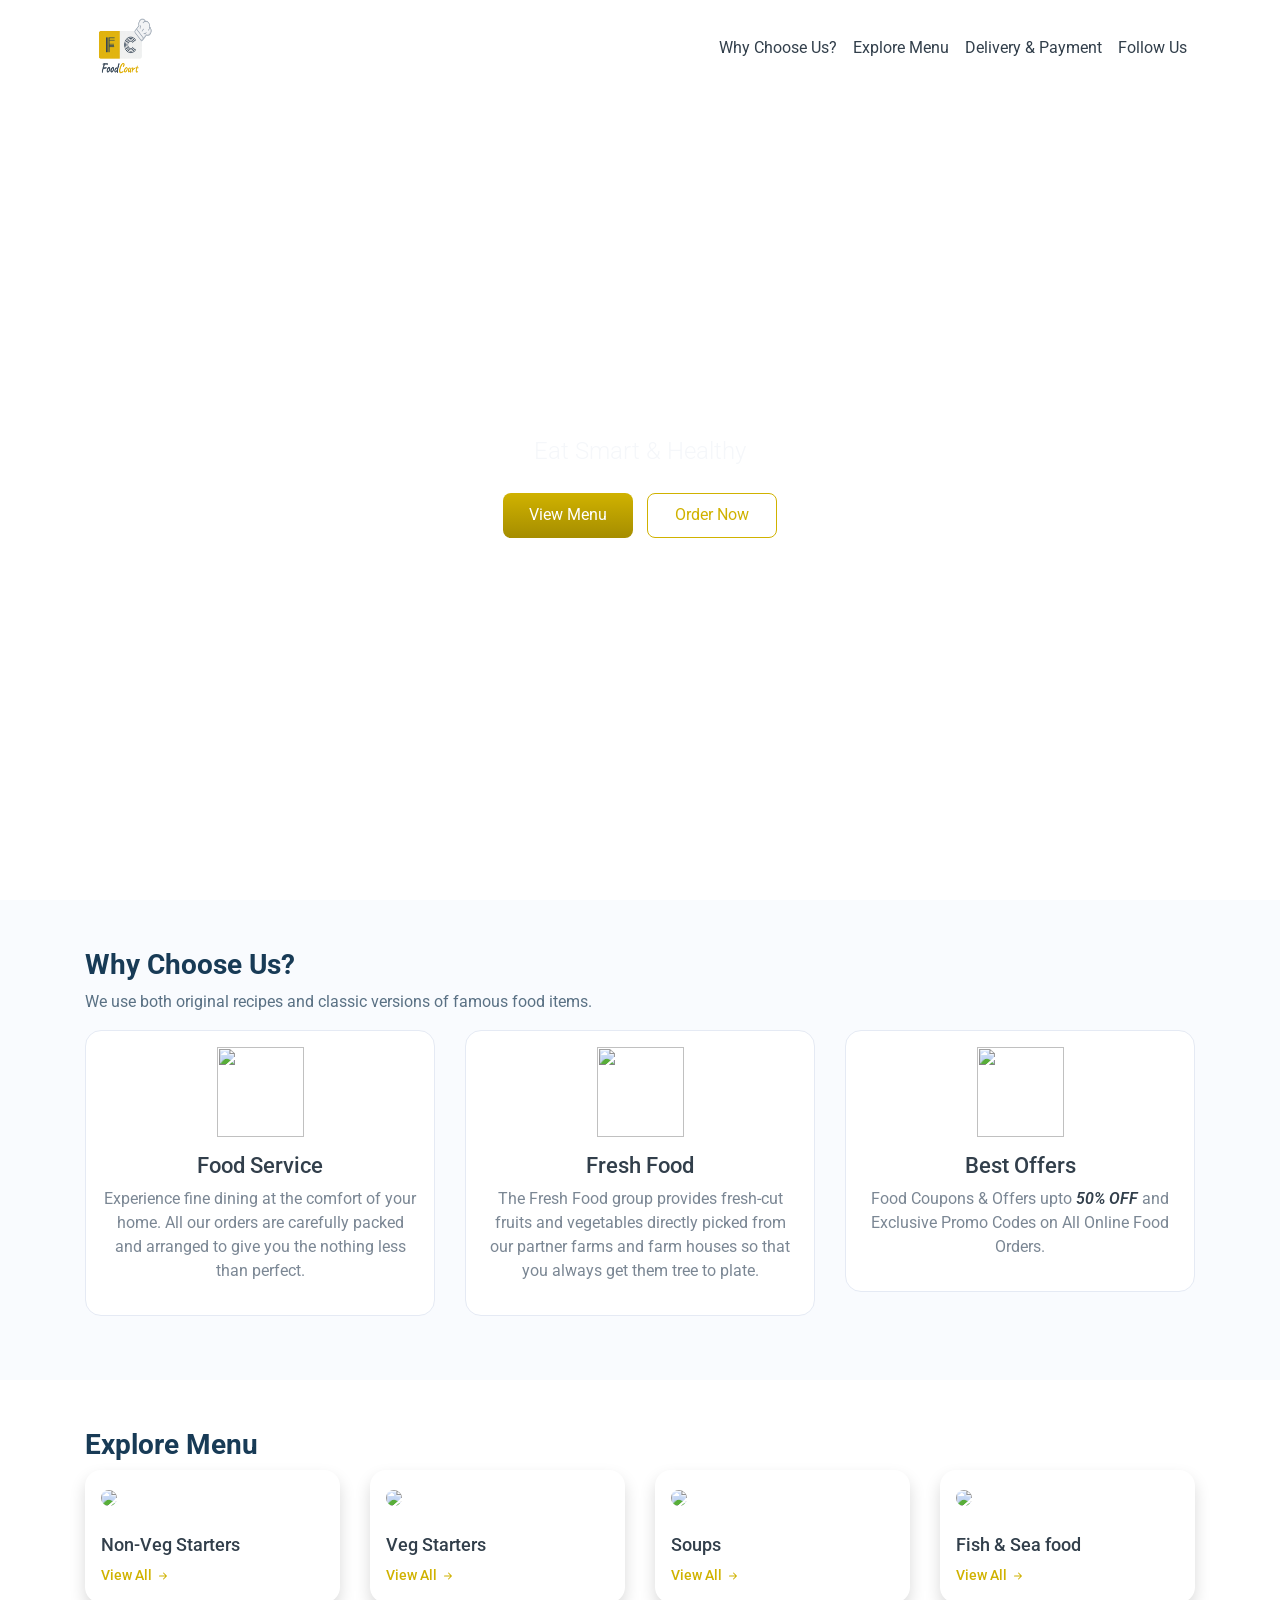
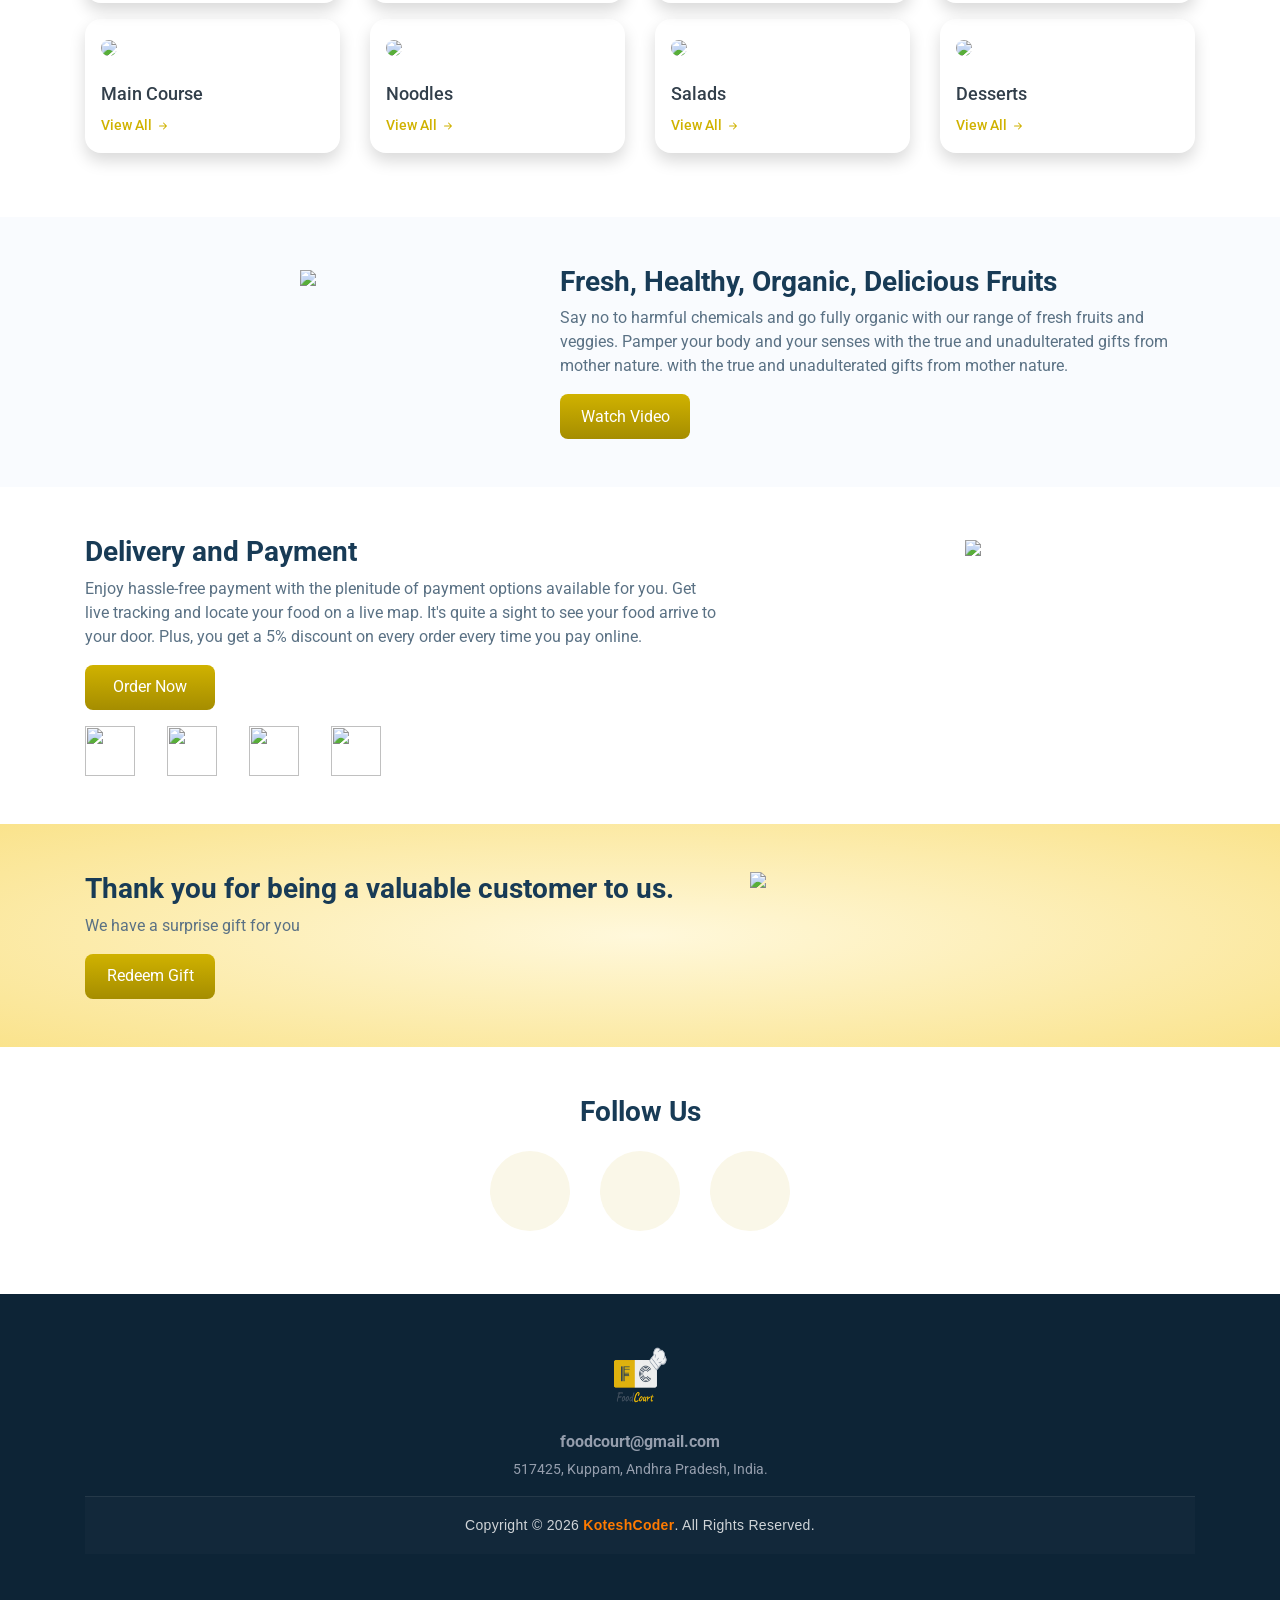
==== commit aee46376: "Add files via upload" ====
--- a/index.html
+++ b/index.html
@@ -527,10 +527,13 @@
               src="assets/img/food-munch-img.png"
               class="food-munch-logo"
             />
-            <h1 class="footer-section-mail-id">orderfood@foodmunch.com</h1>
+            <h1 class="footer-section-mail-id">foodcourt@gmail.com</h1>
             <p class="footer-section-address">
-              123 Ayur Vigyan Nagar, New Delhi, India.
+              517425, Kuppam, Andhra Pradesh, India.
             </p>
+            <footer class="copyright">
+              Copyright &copy; 2026 <span class="brand">KoteshCoder</span>. All Rights Reserved.
+            </footer>
           </div>
         </div>
       </div>
--- a/style.css
+++ b/style.css
@@ -226,4 +226,24 @@
   color: #959ead;
   font-family: "Roboto";
   font-size: 14px;
+}
+
+
+/*Copyright */
+.copyright {
+    text-align: center;
+    padding: 18px 15px;
+    margin: 0;
+    font-size: 14px;
+    font-weight: 400;
+    font-family: 'Poppins', sans-serif;
+    color: rgba(255, 255, 255, 0.8);
+    border-top: 1px solid rgba(255, 255, 255, 0.08);
+    background: rgba(255, 255, 255, 0.02);
+    letter-spacing: 0.3px;
+}
+
+.copyright .brand {
+    color: #ff7a00;
+    font-weight: 600;
 }
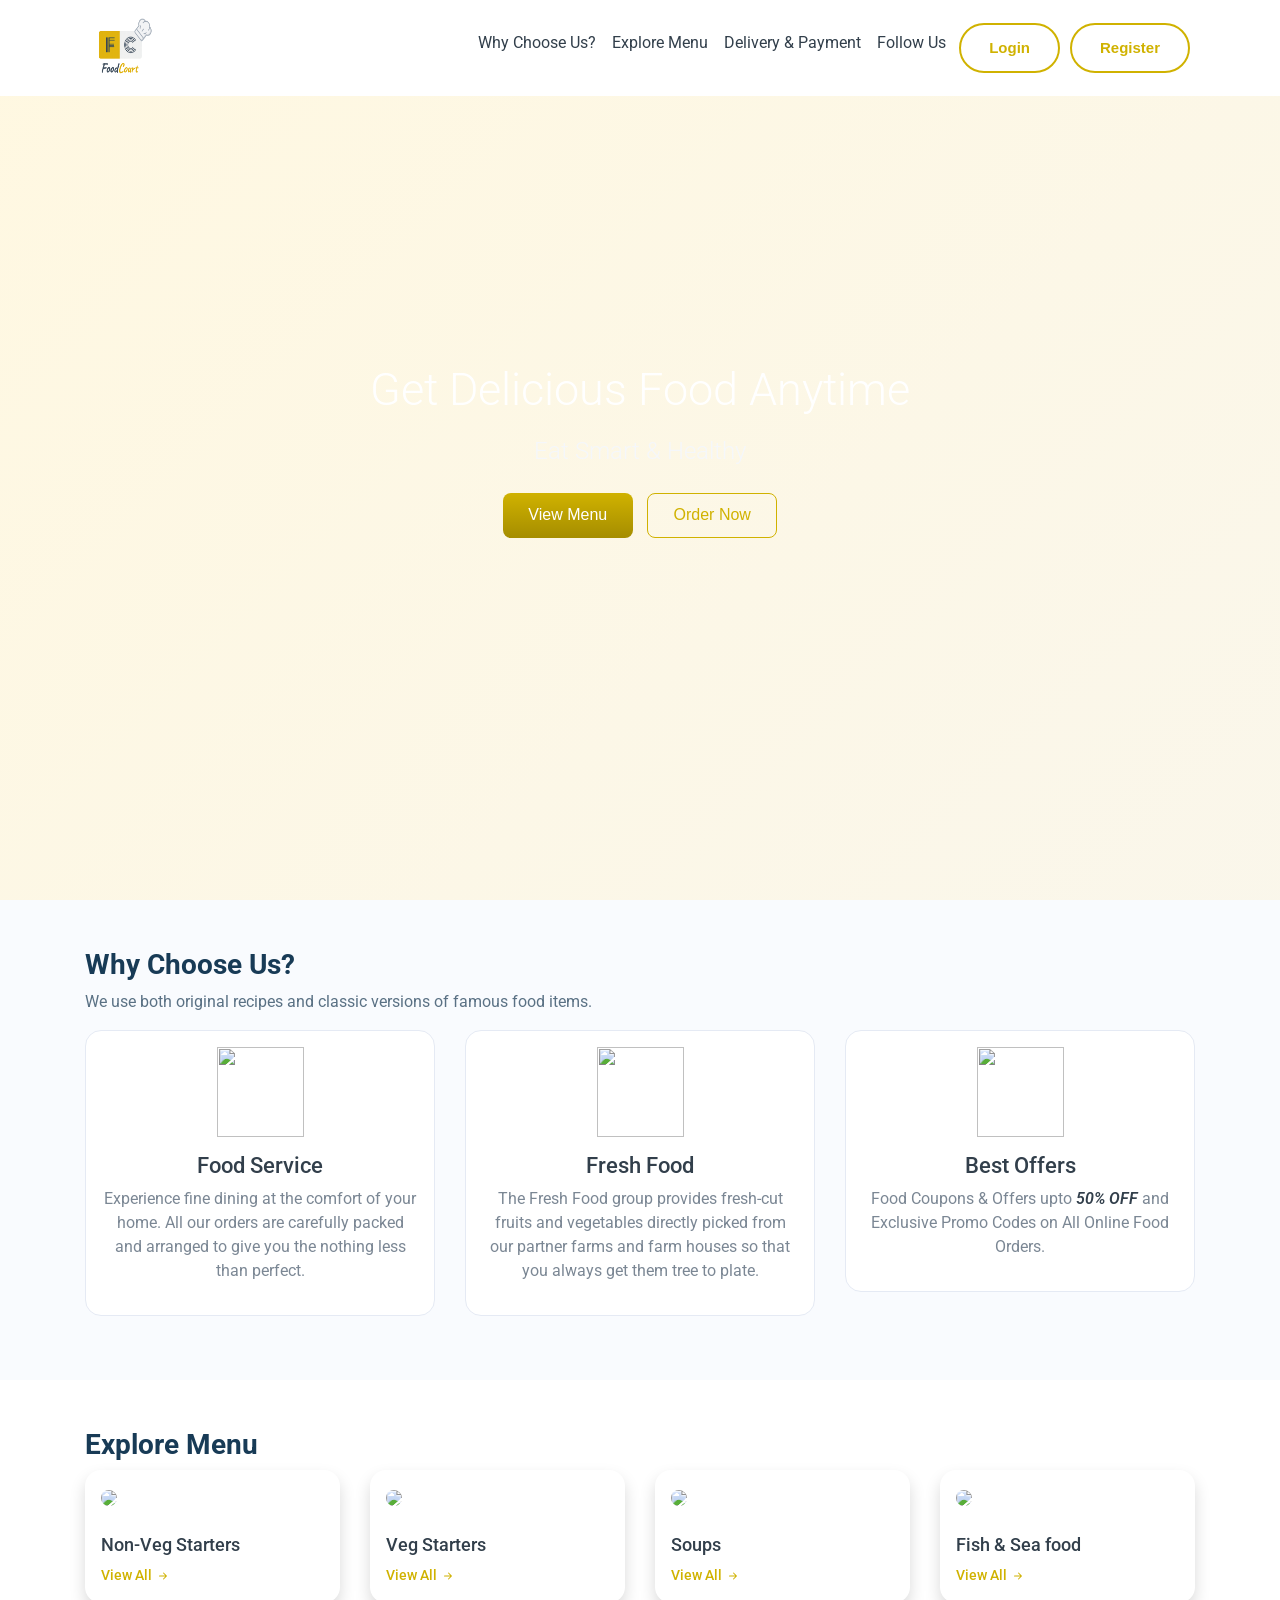
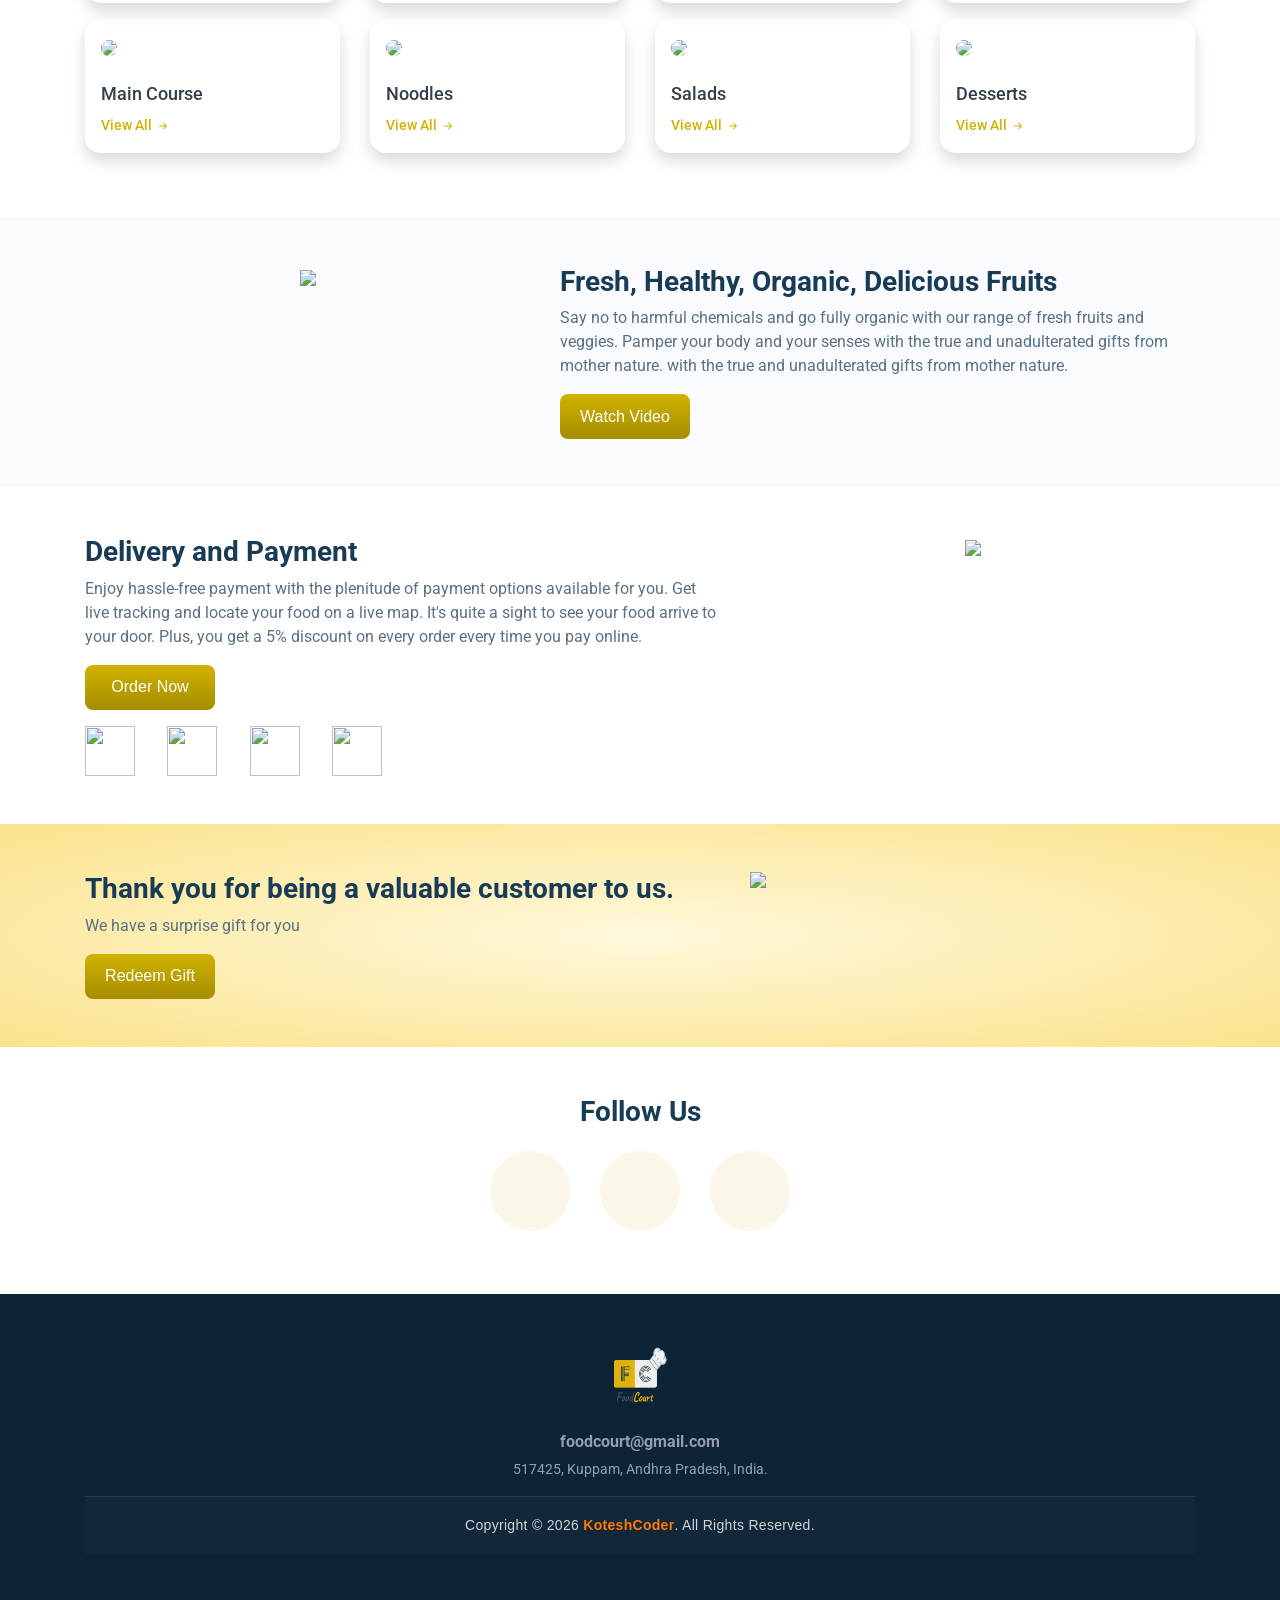
==== commit 6e30f7a9: "Updated project files" ====
--- a/index.html
+++ b/index.html
@@ -26,8 +26,9 @@
       src="https://kit.fontawesome.com/ac42c3b1f7.js"
       crossorigin="anonymous"
     ></script>
-    <link rel="stylesheet" href="style.css" />
-    <title>Food Munch - Delicious Food Anytime</title>
+    <link rel="icon" type="image/png" href="assets/img/food-munch-img.png" />
+    <link rel="stylesheet" href="style.css">
+    <title>Food Court</title>
   </head>
   <body>
     <nav class="navbar navbar-expand-lg navbar-light bg-white fixed-top">
@@ -64,6 +65,8 @@
             <a class="nav-link" href="#followUsSection" id="navItem4"
               >Follow Us</a
             >
+            <a href="login.html" class="login-btn">Login</a>
+            <a href="register.html" class="register-btn">Register</a>
           </div>
         </div>
       </div>
--- a/style.css
+++ b/style.css
@@ -246,4 +246,219 @@
 .copyright .brand {
     color: #ff7a00;
     font-weight: 600;
+}
+/* Login */
+
+.auth-header {
+    text-align: center;
+    padding: 30px 0 10px;
+}
+
+.site-logo img {
+    max-width: 180px;
+    height: auto;
+    transition: 0.3s ease;
+}
+
+.site-logo:hover img {
+    transform: scale(1.05);
+}
+
+
+.login-btn,
+.register-btn {
+    display: inline-block;
+    padding: 12px 28px;
+    text-decoration: none;
+    border-radius: 50px;
+    font-size: 15px;
+    font-weight: 600;
+    transition: 0.3s ease;
+    margin: 0 5px;
+}
+
+.login-btn {
+    border: 2px solid #d0b200;
+    color: #d0b200;
+    background: transparent;
+}
+
+.login-btn:hover {
+    background: #d0b200;
+    color: #fff;
+}
+
+.register-btn {
+    border: 2px solid #d0b200;
+    color: #d0b200;
+    background: transparent;
+}
+
+.register-btn:hover {
+    background: #d0b200;
+    color: #fff;
+}
+/* google */
+
+.divider {
+    display: flex;
+    align-items: center;
+    margin: 25px 0;
+}
+
+.divider::before,
+.divider::after {
+    content: "";
+    flex: 1;
+    height: 1px;
+    background: #e5e7eb;
+}
+
+.divider span {
+    padding: 0 15px;
+    color: #888;
+    font-size: 14px;
+    font-weight: 500;
+    background: transparent;
+}
+
+.google-btn {
+    width: 100%;
+    height: 58px;
+    display: flex;
+    align-items: center;
+    justify-content: center;
+    gap: 12px;
+    background: #ffffff;
+    border: 1px solid #e5e7eb;
+    border-radius: 14px;
+    color: #333;
+    font-size: 15px;
+    font-weight: 600;
+    cursor: pointer;
+    transition: all 0.3s ease;
+    box-sizing: border-box;
+}
+
+.google-btn:hover {
+    border-color: #d1d5db;
+    box-shadow: 0 8px 20px rgba(0, 0, 0, 0.06);
+}
+
+.google-btn img {
+    width: 22px;
+    height: 22px;
+    object-fit: contain;
+}
+
+/* home link */
+
+
+
+
+
+/* login css */
+
+
+body {
+    margin: 0;
+    padding: 0;
+    font-family: 'Poppins', sans-serif;
+    background: linear-gradient(135deg, #fff8e1, #f5f5f5);
+}
+
+.auth-header {
+    text-align: center;
+    padding: 25px 0 10px;
+}
+
+.site-logo img {
+    width: 120px;
+    height: 120px;
+    object-fit: contain;
+}
+
+.login-section {
+    min-height: calc(100vh - 160px);
+    display: flex;
+    justify-content: center;
+    align-items: center;
+    padding: 20px;
+}
+
+.login-form {
+    width: 100%;
+    max-width: 480px;
+    padding: 50px;
+    border-radius: 30px;
+    background: rgba(255, 255, 255, 0.65);
+    backdrop-filter: blur(20px);
+    -webkit-backdrop-filter: blur(20px);
+    border: 1px solid rgba(255, 255, 255, 0.4);
+    box-shadow:
+        0 20px 60px rgba(0, 0, 0, 0.08),
+        0 8px 20px rgba(176, 149, 1, 0.12);
+}
+
+.login-form h2 {
+    text-align: center;
+    margin-bottom: 35px;
+    color: #222;
+    font-size: 34px;
+    font-weight: 700;
+}
+
+.login-form input {
+    width: 100%;
+    height: 60px;
+    padding: 0 20px;
+    margin-bottom: 20px;
+    border: 1px solid rgba(176, 149, 1, 0.15);
+    border-radius: 14px;
+    background: rgba(255, 255, 255, 0.8);
+    font-size: 15px;
+    outline: none;
+    box-sizing: border-box;
+    transition: 0.3s ease;
+}
+
+.login-form input:focus {
+    border-color: #b09501;
+    box-shadow: 0 0 0 4px rgba(176, 149, 1, 0.1);
+}
+
+.auth-btn {
+    width: 100%;
+    height: 60px;
+    border: none;
+    border-radius: 14px;
+    background: linear-gradient(135deg, #b09501, #d0b200);
+    color: #fff;
+    font-size: 16px;
+    font-weight: 600;
+    cursor: pointer;
+    letter-spacing: 0.5px;
+    box-shadow: 0 10px 25px rgba(176, 149, 1, 0.25);
+    transition: 0.3s ease;
+}
+
+.auth-btn:hover {
+    transform: translateY(-2px);
+}
+
+.login-form p {
+    text-align: center;
+    margin-top: 22px;
+    color: #666;
+    font-size: 15px;
+}
+
+.login-form p a {
+    color: #b09501;
+    text-decoration: none;
+    font-weight: 600;
+}
+
+.login-form p a:hover {
+    text-decoration: underline;
 }
